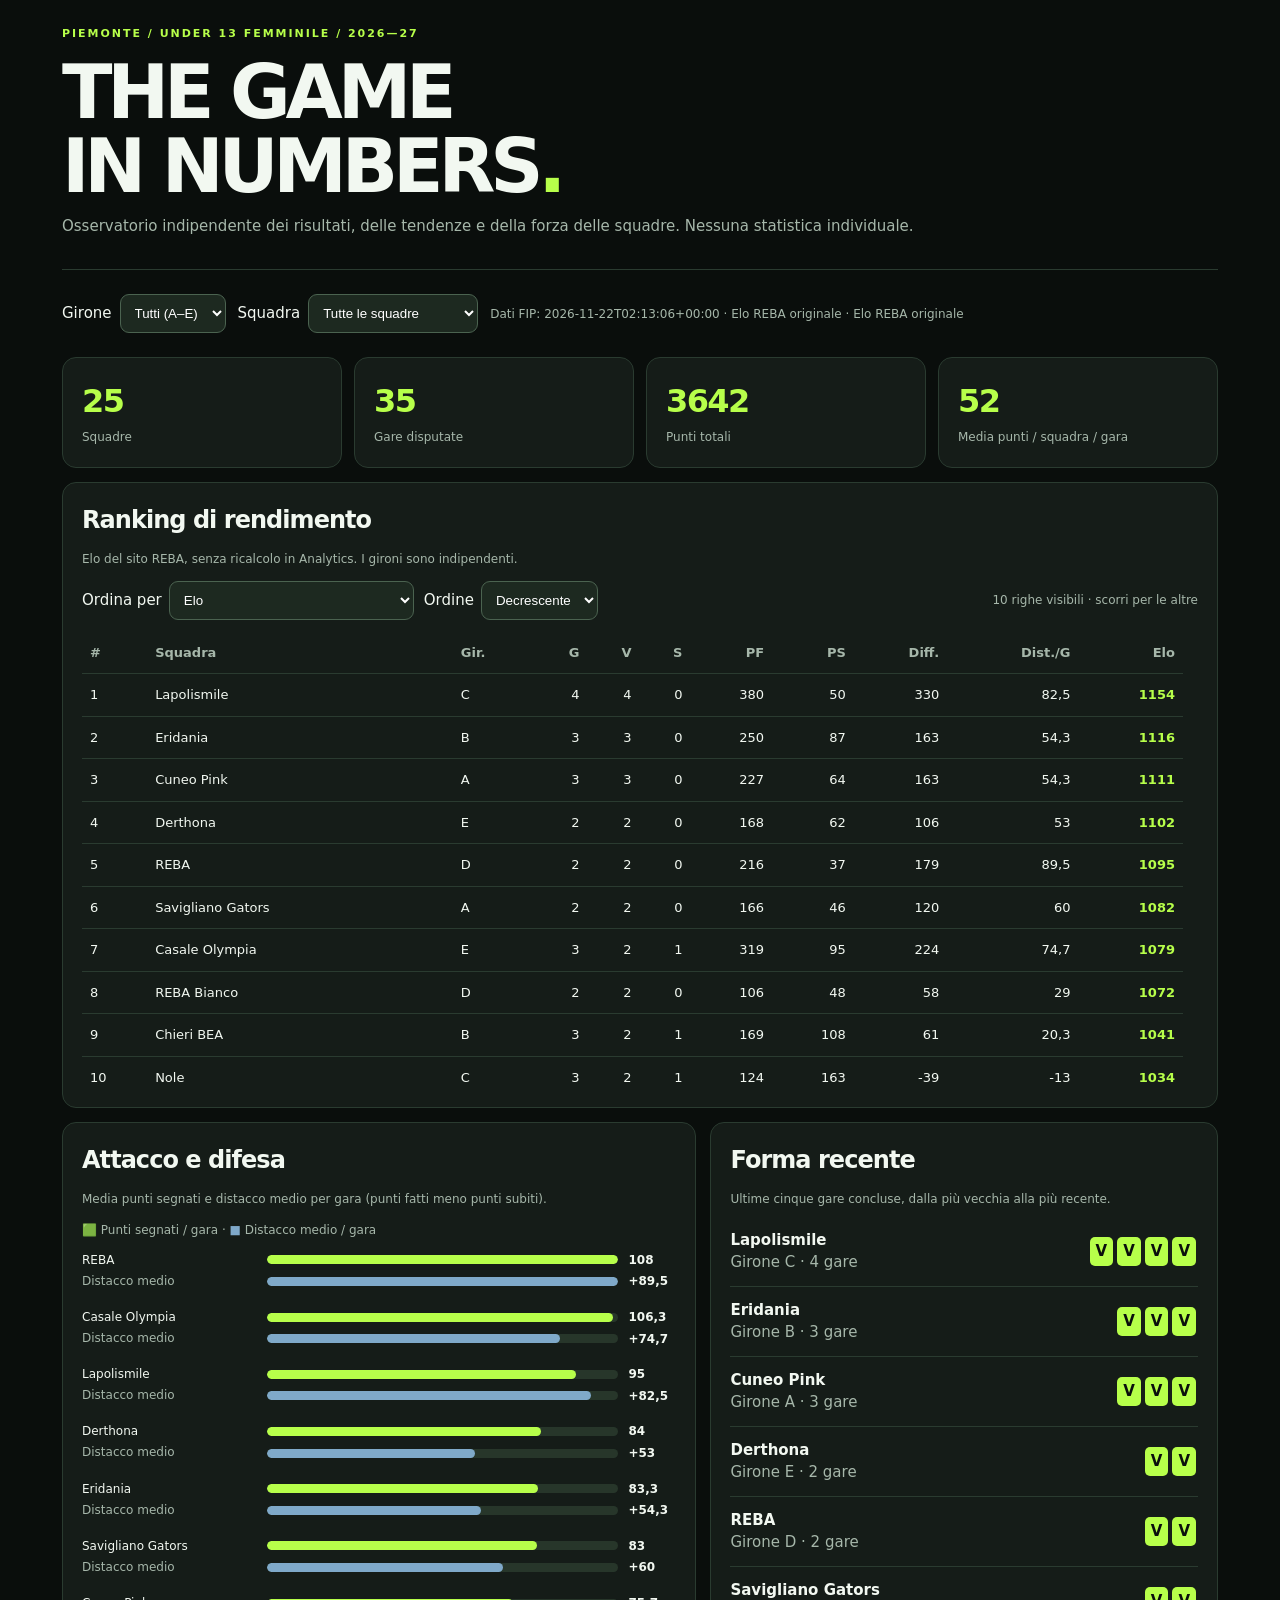
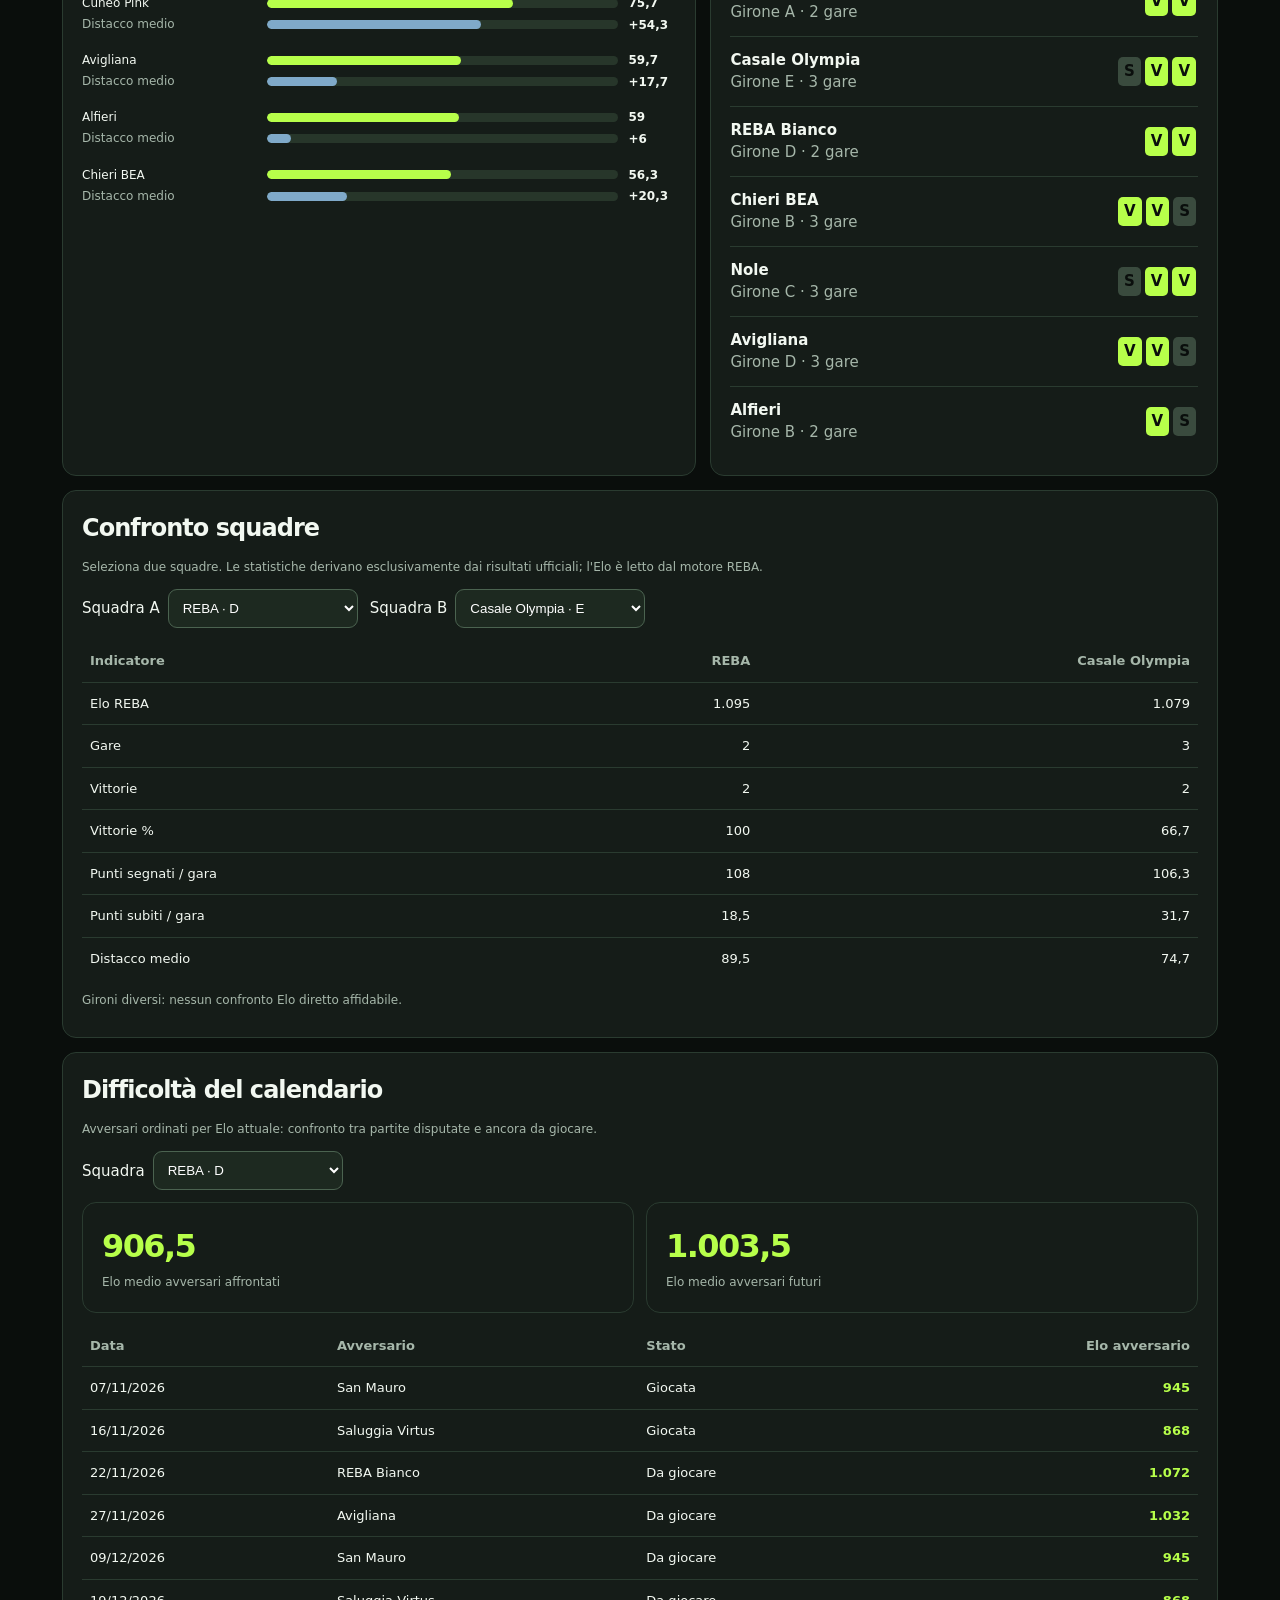
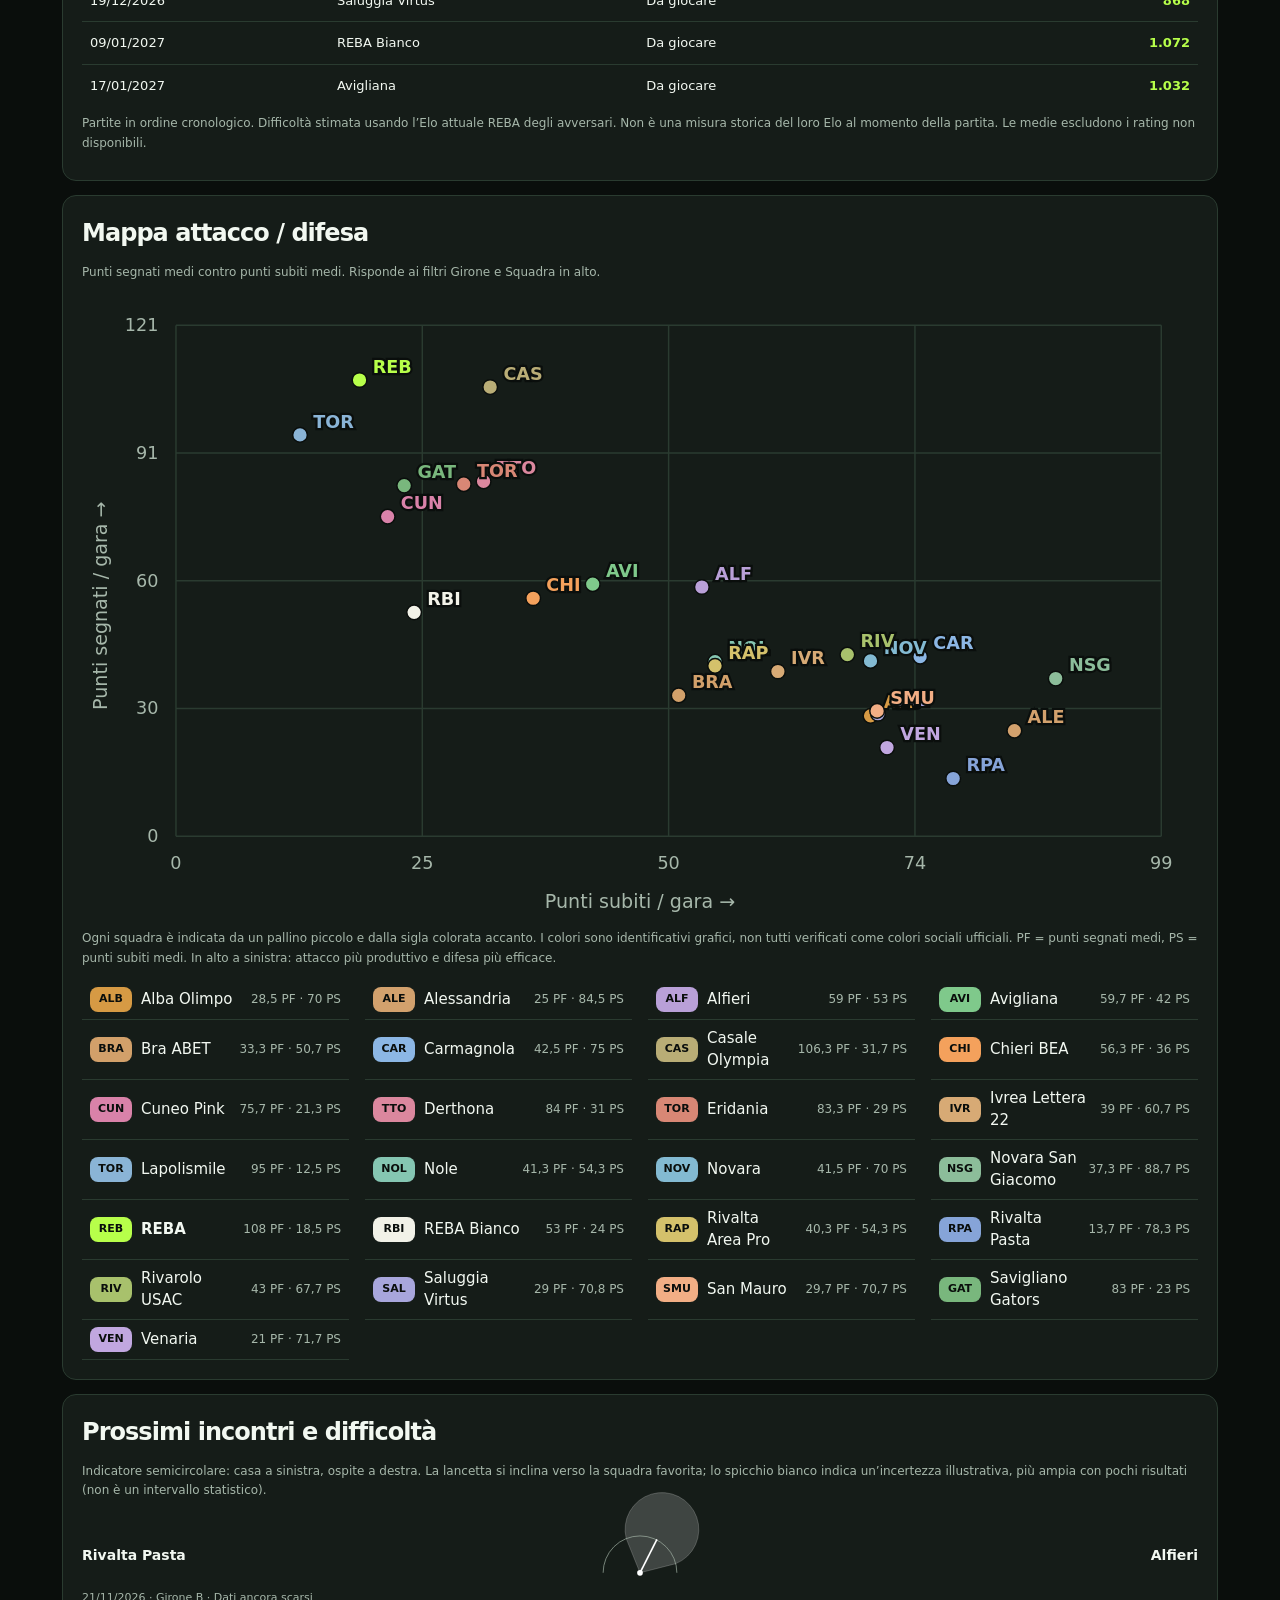
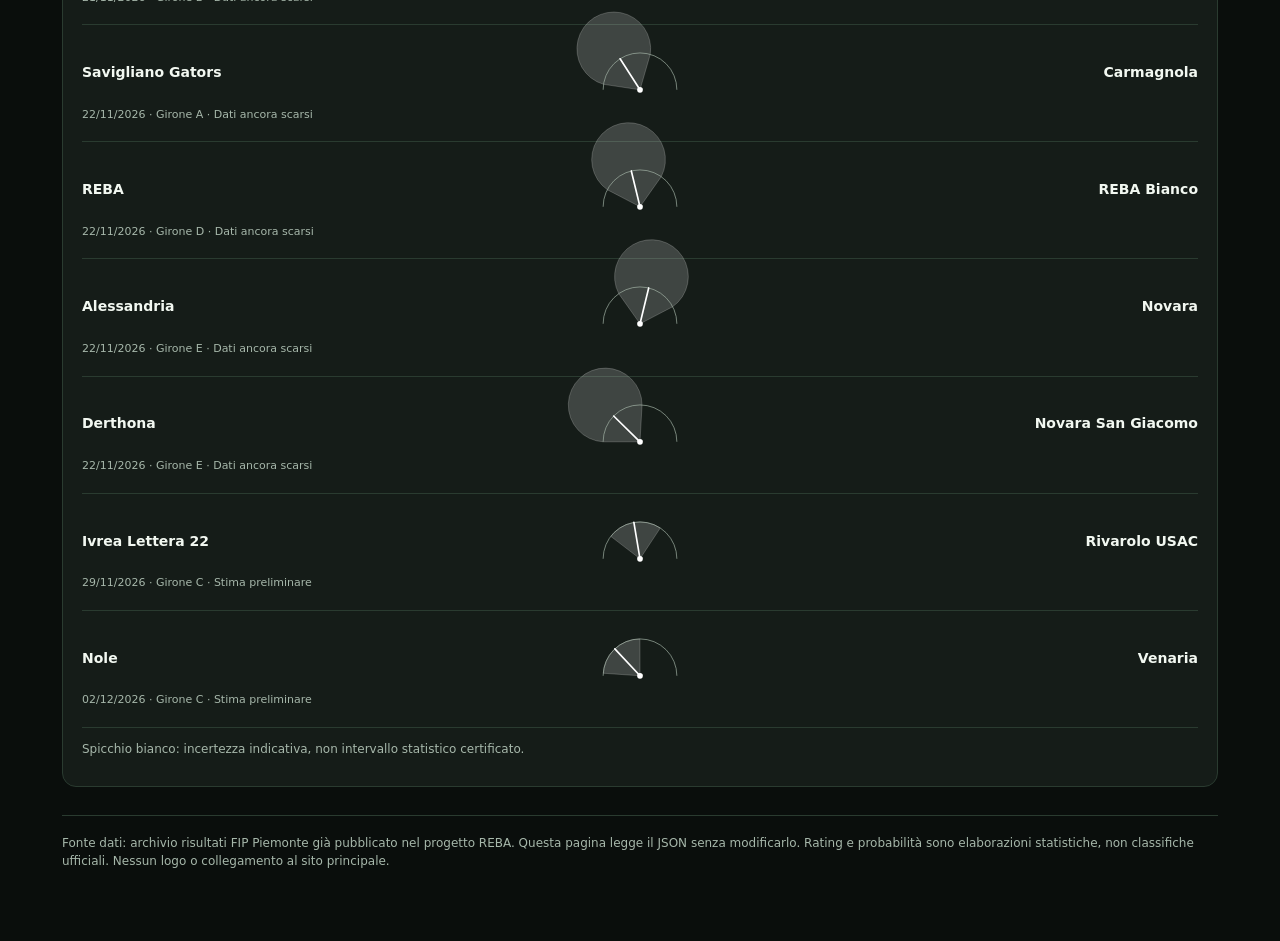
==== analytics/index.html @ 913e4018 "Limit forecasts to next pending round per group and make uncertainty wedge visibly scale with sample" ====
<!doctype html>
<html lang="it"><head><meta charset="utf-8"><meta name="viewport" content="width=device-width,initial-scale=1"><meta name="theme-color" content="#0a0e0c"><title>U13 Piemonte — Analytics</title>
<style>
:root{color-scheme:dark;--bg:#0a0e0c;--panel:#151c18;--line:#2a3b30;--green:#b7ff4a;--muted:#a6b7aa;--text:#f2f8f1}*{box-sizing:border-box}body{margin:0;background:var(--bg);color:var(--text);font:15px/1.5 system-ui,-apple-system,Segoe UI,sans-serif}main{max-width:1200px;margin:auto;padding:26px 22px 70px}header{border-bottom:1px solid var(--line);padding-bottom:24px}small,.muted{color:var(--muted)}.eyebrow{color:var(--green);letter-spacing:.18em;font-size:11px;font-weight:800}h1{font-size:clamp(38px,7vw,74px);letter-spacing:-.07em;line-height:1;margin:12px 0}h2{font-size:24px;letter-spacing:-.04em;margin:0 0 12px}p{margin:8px 0}select{background:#1d2920;color:white;border:1px solid #4b6350;border-radius:9px;padding:10px;max-width:100%}.toolbar{display:flex;flex-wrap:wrap;gap:12px;align-items:center;margin:24px 0}.toolbar label{display:flex;gap:8px;align-items:center}.metrics{display:grid;grid-template-columns:repeat(4,1fr);gap:12px}.metric,.panel{background:var(--panel);border:1px solid var(--line);border-radius:14px;padding:19px}.metric strong{display:block;font-size:32px;letter-spacing:-.05em;color:var(--green)}.metric span{font-size:12px;color:var(--muted)}.grid{display:grid;grid-template-columns:1.25fr 1fr;gap:14px;margin-top:14px}.panel{overflow:hidden}.wide{grid-column:1/-1}.scroll{overflow-x:auto}table{width:100%;border-collapse:collapse;font-size:13px}th{text-align:left;color:var(--muted);font-weight:600}td,th{padding:11px 8px;border-bottom:1px solid var(--line)}td.num,th.num{text-align:right;font-variant-numeric:tabular-nums}tr:last-child td{border:0}.accent{color:var(--green);font-weight:700}.tag{font-size:11px;color:var(--green);border:1px solid #476a29;border-radius:20px;padding:3px 8px;white-space:nowrap}.barrow{display:grid;grid-template-columns:minmax(110px,1fr) 2fr 35px;gap:10px;align-items:center;margin:11px 0;font-size:12px}.bar{height:9px;background:#27362a;border-radius:9px;overflow:hidden}.bar i{display:block;background:var(--green);height:100%;border-radius:9px}.match{padding:12px 0;border-bottom:1px solid var(--line);display:grid;grid-template-columns:1fr auto;gap:12px;align-items:center}.match:last-child{border:0}.prob{font-size:22px;font-weight:800;color:var(--green)}.note{font-size:12px;color:var(--muted);line-height:1.6}.empty{padding:24px;color:var(--muted)}footer{margin-top:28px;border-top:1px solid var(--line);padding-top:18px;font-size:12px;color:var(--muted)}@media(max-width:750px){.metrics{grid-template-columns:repeat(2,1fr)}.grid{grid-template-columns:1fr}.wide{grid-column:auto}main{padding:20px 14px 50px}.metric strong{font-size:26px}} 
.ranking-viewport{max-height:456px;overflow:auto;scrollbar-gutter:stable}.ranking-viewport thead th{position:sticky;top:0;background:var(--panel);z-index:2}.rank-controls{display:flex;gap:10px;flex-wrap:wrap;align-items:center;margin:12px 0}.rank-controls label{display:flex;align-items:center;gap:7px}.rank-controls .note{margin-left:auto}.gapbar{background:#7fa9c9!important}.negative{background:#a97575!important}.chart-legend{font-size:12px;color:var(--muted);margin:12px 0}.barrow{grid-template-columns:minmax(110px,1fr) 2fr 48px}.forecast-match{padding:18px 0;border-bottom:1px solid var(--line)}.forecast-match:last-child{border-bottom:0}.forecast-head{display:grid;grid-template-columns:minmax(0,1fr) 104px minmax(0,1fr);gap:10px;align-items:center;font-size:14px}.forecast-head .away{text-align:right}.forecast-head .versus{font-size:11px;color:var(--muted)}.forecast-track{height:17px;border-radius:12px;position:relative;background:linear-gradient(90deg,#567d40 0%,#567d40 50%,#426482 50%,#426482 100%);margin:12px 0 5px;overflow:visible}.forecast-track:before{content:"";position:absolute;left:50%;top:-5px;height:27px;border-left:1px dashed #f2f8f180;z-index:1}.forecast-band{position:absolute;top:-5px;height:27px;background:rgba(255,255,255,.22);border:1px solid rgba(255,255,255,.65);border-radius:7px;box-shadow:0 0 0 1px #0004;z-index:2}.forecast-marker{position:absolute;top:-8px;width:5px;height:33px;border-radius:3px;background:#fff;box-shadow:0 0 0 2px #0a0e0c,0 0 8px #fff8;transform:translateX(-50%);z-index:3}.forecast-legend{display:flex;justify-content:space-between;gap:12px;font-size:12px;color:var(--muted)}.forecast-note{font-size:11px;color:var(--muted);margin-top:5px}@media(max-width:600px){.forecast-head{font-size:12px;gap:6px;grid-template-columns:minmax(0,1fr) 78px minmax(0,1fr)}.forecast-track{margin-top:15px}}</style></head><body><main><header><div class="eyebrow">PIEMONTE / UNDER 13 FEMMINILE / 2026—27</div><h1>THE GAME<br>IN NUMBERS<span style="color:var(--green)">.</span></h1><p class="muted">Osservatorio indipendente dei risultati, delle tendenze e della forza delle squadre. Nessuna statistica individuale.</p></header><div class="toolbar"><label>Girone <select id="group"><option value="ALL">Tutti (A–E)</option><option>A</option><option>B</option><option>C</option><option>D</option><option>E</option></select></label><label>Squadra <select id="team"><option value="ALL">Tutte le squadre</option></select></label><span id="stamp" class="muted" style="font-size:12px"></span></div><section class="metrics" id="metrics"></section><section class="grid"><article class="panel wide"><h2>Ranking di rendimento</h2><p class="note">Elo del sito REBA, senza ricalcolo in Analytics. I gironi sono indipendenti.</p><div class="rank-controls"><label>Ordina per <select id="rankSort"><option value="elo">Elo</option><option value="winrate">% vittorie</option><option value="wins">Vittorie</option><option value="played">Partite</option><option value="pfavg">Punti segnati / gara</option><option value="paavg">Punti subiti / gara (meno è meglio)</option><option value="gapavg">Distacco medio</option><option value="diff">Differenza punti</option><option value="name">Nome</option></select></label><label>Ordine <select id="rankDir"><option value="desc">Decrescente</option><option value="asc">Crescente</option></select></label><span class="note">10 righe visibili · scorri per le altre</span></div><div class="scroll ranking-viewport" id="ranking"></div></article><article class="panel"><h2>Attacco e difesa</h2><p class="note">Media punti segnati e distacco medio per gara (punti fatti meno punti subiti).</p><div id="attack"></div></article><article class="panel"><h2>Forma recente</h2><p class="note">Ultime cinque gare concluse, dalla più vecchia alla più recente.</p><div id="form"></div></article><article class="panel wide"><h2>Confronto squadre</h2><p class="note">Seleziona due squadre. Le statistiche derivano esclusivamente dai risultati ufficiali; l'Elo è letto dal motore REBA.</p><div class="toolbar" style="margin:12px 0"><label>Squadra A <select id="compareA"></select></label><label>Squadra B <select id="compareB"></select></label></div><div id="comparison" class="scroll"></div></article><article class="panel wide"><h2>Difficoltà del calendario</h2><p class="note">Avversari ordinati per Elo attuale: confronto tra partite disputate e ancora da giocare.</p><div class="toolbar" style="margin:12px 0"><label>Squadra <select id="difficultyTeam"></select></label></div><div id="difficulty"></div></article><article class="panel wide"><h2>Mappa attacco / difesa</h2><p class="note">Punti segnati medi contro punti subiti medi. Risponde ai filtri Girone e Squadra in alto.</p><div id="scatter"></div></article><article class="panel wide"><h2>Prossimi incontri e difficoltà</h2><p class="note">Indicatore semicircolare: casa a sinistra, ospite a destra. La lancetta si inclina verso la squadra favorita; lo spicchio bianco indica un’incertezza illustrativa, più ampia con pochi risultati (non è un intervallo statistico).</p><div id="future"></div></article></section><footer>Fonte dati: archivio risultati FIP Piemonte già pubblicato nel progetto REBA. Questa pagina legge il JSON senza modificarlo. Rating e probabilità sono elaborazioni statistiche, non classifiche ufficiali. Nessun logo o collegamento al sito principale.</footer></main>
<script>
'use strict';
const DATA='../data/campionato.json', $=id=>document.getElementById(id), esc=s=>String(s).replace(/[&<>"']/g,c=>({'&':'&amp;','<':'&lt;','>':'&gt;','"':'&quot;',"'":'&#39;'}[c])),date=s=>{let a=(s||'').split('/');return a.length===3?new Date(+a[2],+a[1]-1,+a[0]).getTime():0};
let source,stats={},rating={},displayName=n=>n;const gameSort=(a,b)=>date(a.data)-date(b.data)||String(a.id).localeCompare(String(b.id));
function calculate(){stats={};rating={};for(const [g,teams] of Object.entries(source.squadre))for(const t of teams){let k=g+'|'+t;stats[k]={name:t,g,played:0,w:0,l:0,draw:0,pf:0,pa:0,history:[]};rating[k]=null}
for(const m of source.partite.filter(m=>Array.isArray(m.risultato)&&m.risultato.length===2&&m.risultato.every(Number.isFinite)).sort(gameSort)){const a=m.girone+'|'+m.casa,b=m.girone+'|'+m.trasferta;if(!stats[a]||!stats[b])continue;let [x,y]=m.risultato;for(const [k,p,q] of [[a,x,y],[b,y,x]]){let s=stats[k];s.played++;s.pf+=p;s.pa+=q;s.w+=p>q?1:0;s.l+=p<q?1:0;s.draw+=p===q?1:0;s.history.push({m,p,q,win:p>q})}}}
const fmt=n=>Number(n).toLocaleString('it-IT',{maximumFractionDigits:1}),filtered=()=>Object.values(stats).filter(s=>($('group').value==='ALL'||s.g===$('group').value)&&($('team').value==='ALL'||s.name===$('team').value));
function render(){if(window.renderExtensions)queueMicrotask(window.renderExtensions);const all=filtered(),games=source.partite.filter(m=>Array.isArray(m.risultato)&&($('group').value==='ALL'||m.girone===$('group').value)&&($('team').value==='ALL'||m.casa===$('team').value||m.trasferta===$('team').value));let scored=games.reduce((n,m)=>n+m.risultato[0]+m.risultato[1],0);$('metrics').innerHTML=[['Squadre',all.length],['Gare disputate',games.length],['Punti totali',scored],['Media punti / squadra / gara',games.length?fmt(scored/(games.length*2)):'—']].map(([l,v])=>'<div class="metric"><strong>'+v+'</strong><span>'+l+'</span></div>').join('');
let ranked=[...all].sort((a,b)=>{const key=$('rankSort').value,dir=$('rankDir').value==='asc'?1:-1;const val=t=>({elo:rating[t.g+'|'+t.name],winrate:t.played?t.w/t.played:null,wins:t.w,played:t.played,pfavg:t.played?t.pf/t.played:null,paavg:t.played?-t.pa/t.played:null,gapavg:t.played?(t.pf-t.pa)/t.played:null,diff:t.pf-t.pa})[key];if(key==='name')return dir*displayName(a.name).localeCompare(displayName(b.name),'it');const x=val(a),y=val(b);if(x==null)return y==null?0:1;if(y==null)return -1;return dir*(x-y)||displayName(a.name).localeCompare(displayName(b.name),'it')});$('ranking').innerHTML='<table><thead><tr><th>#</th><th>Squadra</th><th>Gir.</th><th class="num">G</th><th class="num">V</th><th class="num">S</th><th class="num">PF</th><th class="num">PS</th><th class="num">Diff.</th><th class="num">Dist./G</th><th class="num">Elo</th></tr></thead><tbody>'+ranked.map((s,i)=>'<tr><td>'+(i+1)+'</td><td>'+esc(displayName(s.name))+'</td><td>'+s.g+'</td><td class="num">'+s.played+'</td><td class="num">'+s.w+'</td><td class="num">'+s.l+'</td><td class="num">'+s.pf+'</td><td class="num">'+s.pa+'</td><td class="num">'+(s.pf-s.pa)+'</td><td class="num">'+(s.played?fmt((s.pf-s.pa)/s.played):'—')+'</td><td class="num accent">'+(rating[s.g+'|'+s.name]??'—')+'</td></tr>').join('')+'</tbody></table>';
let attack=[...all].filter(s=>s.played).sort((a,b)=>b.pf/b.played-a.pf/a.played).slice(0,10),max=Math.max(1,...attack.map(s=>s.pf/s.played)),maxGap=Math.max(1,...attack.map(s=>Math.abs((s.pf-s.pa)/s.played)));$('attack').innerHTML=attack.length?'<div class="chart-legend">🟩 Punti segnati / gara · <span style="color:#7fa9c9">■</span> Distacco medio / gara</div>'+attack.map(s=>{let gap=(s.pf-s.pa)/s.played;return '<div class="barrow"><span>'+esc(displayName(s.name))+'</span><div class="bar"><i style="width:'+((s.pf/s.played)/max*100).toFixed(1)+'%"></i></div><b>'+fmt(s.pf/s.played)+'</b></div><div class="barrow" style="margin-top:-8px;margin-bottom:17px"><span class="note">Distacco medio</span><div class="bar"><i class="'+(gap<0?'negative':'gapbar')+'" style="width:'+(Math.abs(gap)/maxGap*100).toFixed(1)+'%"></i></div><b>'+(gap>0?'+':'')+fmt(gap)+'</b></div>'}).join(''):'<p class="empty">Nessun risultato disponibile.</p>';
$('form').innerHTML=ranked.filter(s=>s.played).slice(0,12).map(s=>'<div class="match"><div><b>'+esc(displayName(s.name))+'</b><div class="muted">Girone '+s.g+' · '+s.played+' gare</div></div><div>'+s.history.slice(-5).map(h=>'<span title="'+esc(h.m.data)+'" style="display:inline-block;background:'+(h.p>h.q?'#b7ff4a':h.p===h.q?'#839588':'#3a4b3e')+';color:#0a0e0c;font-weight:800;border-radius:5px;padding:3px 6px;margin:2px">'+(h.p>h.q?'V':h.p===h.q?'P':'S')+'</span>').join('')+'</div></div>').join('')||'<p class="empty">Nessuna partita conclusa.</p>';
const pending=source.partite.filter(m=>!Array.isArray(m.risultato)&&($('group').value==='ALL'||m.girone===$('group').value)&&($('team').value==='ALL'||m.casa===$('team').value||m.trasferta===$('team').value)).sort(gameSort);const nextRoundByGroup=new Map();for(const m of pending){if(!nextRoundByGroup.has(m.girone))nextRoundByGroup.set(m.girone,m.giornata)}const future=pending.filter(m=>m.giornata===nextRoundByGroup.get(m.girone));
const arcPoint=(t,r=78)=>{const angle=Math.PI*(1-t/100);return [110+r*Math.cos(angle),99-r*Math.sin(angle)]};
const arcPath=(start,end,r=78)=>{const p=arcPoint(start,r),q=arcPoint(end,r);return 'M '+p[0].toFixed(2)+' '+p[1].toFixed(2)+' A '+r+' '+r+' 0 '+(end-start>50?1:0)+' 1 '+q[0].toFixed(2)+' '+q[1].toFixed(2)};
$('future').innerHTML=future.map(m=>{const a=m.girone+'|'+m.casa,b=m.girone+'|'+m.trasferta,ra=rating[a],rb=rating[b],available=Number.isFinite(ra)&&Number.isFinite(rb),prob=available?1/(1+Math.pow(10,-(ra+30-rb)/400)):null,nh=stats[a]?.played||0,na=stats[b]?.played||0,n=Math.min(nh,na),confidence=n<3?'Dati ancora scarsi':n<6?'Stima preliminare':'Stima indicativa',p=prob===null?50:(1-prob)*100;
// Visual uncertainty scales with the less-experienced team; this is not a calibrated confidence interval.
const half=prob===null?50:Math.max(7,Math.min(42,42/Math.sqrt(1+Math.min(nh,na)*0.7))),low=Math.max(0,p-half),high=Math.min(100,p+half),point=arcPoint(p),needle='M 110 99 L '+point[0].toFixed(2)+' '+point[1].toFixed(2);
const wedgeStart=arcPoint(low,78),wedgeEnd=arcPoint(high,78);
const wedge='M 110 99 L '+wedgeStart[0].toFixed(2)+' '+wedgeStart[1].toFixed(2)+' A 78 78 0 '+(high-low>50?1:0)+' 1 '+wedgeEnd[0].toFixed(2)+' '+wedgeEnd[1].toFixed(2)+' Z';
const gauge=prob===null?'<span style="display:block;text-align:center;color:#a6b7aa;font-size:11px">Elo non disponibile</span>':'<svg viewBox="0 0 220 124" role="img" aria-label="'+esc(prob===null?'Pronostico non disponibile':'Vittoria casa '+Math.round(100-p)+'%, ospite '+Math.round(p)+'%; spicchio di incertezza indicativa')+'" style="width:100%;max-width:300px;height:auto;display:block;margin:auto;overflow:visible"><path d="'+wedge+'" fill="#fff" fill-opacity=".18" stroke="#fff" stroke-opacity=".42" stroke-width="1"/><path d="'+arcPath(0,100)+'" fill="none" stroke="#a6b7aa" stroke-opacity=".7" stroke-width="2"/><path d="'+needle+'" stroke="#fff" stroke-width="3.5" stroke-linecap="round"/><circle cx="110" cy="99" r="6" fill="#fff"/></svg>';
return '<div class="forecast-match"><div class="forecast-head"><b>'+esc(displayName(m.casa))+'</b><span class="versus" style="display:block;width:100%;max-width:104px;margin:auto">'+gauge+'</span><b class="away">'+esc(displayName(m.trasferta))+'</b></div><div class="forecast-note">'+esc(m.data)+' · Girone '+esc(m.girone)+' · '+confidence+'</div></div>'}).join('')+(future.length?'<p class="note" style="margin-top:12px">Spicchio bianco: incertezza indicativa, non intervallo statistico certificato.</p>':'')||'<p class="empty">Nessun incontro futuro nel filtro.</p>'}

function teams(){let g=$('group').value,old=$('team').value;let names=[...new Set(Object.values(stats).filter(s=>g==='ALL'||s.g===g).map(s=>s.name))].sort((a,b)=>a.localeCompare(b,'it'));$('team').innerHTML='<option value="ALL">Tutte le squadre</option>'+names.map(n=>'<option value="'+esc(n)+'">'+esc(displayName(n))+'</option>').join('');$('team').value=names.includes(old)?old:'ALL'}
$('group').addEventListener('change',()=>{teams();render()});$('team').addEventListener('change',render);$('rankSort').addEventListener('change',render);$('rankDir').addEventListener('change',render);
fetch(DATA,{cache:'no-store'}).then(r=>{if(!r.ok)throw Error('HTTP '+r.status);return r.json()}).then(d=>{if(!d.squadre||!Array.isArray(d.partite))throw Error('Formato dati non riconosciuto');source=d;calculate();teams();render();$('stamp').textContent='Dati FIP: '+(d.ultimo_aggiornamento_fip||'data non indicata');loadOriginalRatings()}).catch(e=>{$('metrics').innerHTML='<div class="panel" style="grid-column:1/-1">Impossibile caricare i dati: '+esc(e.message)+'</div>'});
function loadOriginalRatings(){const frame=document.createElement('iframe');frame.src='../index.html';frame.title='Motore rating REBA';frame.setAttribute('aria-hidden','true');frame.tabIndex=-1;frame.style.cssText='position:absolute;width:1px;height:1px;opacity:0;pointer-events:none;border:0';document.body.appendChild(frame);let attempts=0;const poll=()=>{try{const w=frame.contentWindow;if(typeof w.currentRatings==='function'){const ratings=w.currentRatings();if(ratings instanceof w.Map||typeof ratings.get==='function'){displayName=n=>{try{return w.eval('short')(n)}catch(e){return n}};for(const v of Object.values(stats))rating[v.g+'|'+v.name]=Math.round(ratings.get(v.name)??1000);teams();render();$('stamp').textContent+=' · Elo REBA originale';return}}}catch(e){}if(++attempts<60)setTimeout(poll,250);else $('stamp').textContent+=' · Elo non disponibile'};frame.addEventListener('load',poll,{once:true});setTimeout(poll,300)}
</script><script src="extensions.js"></script></body></html>
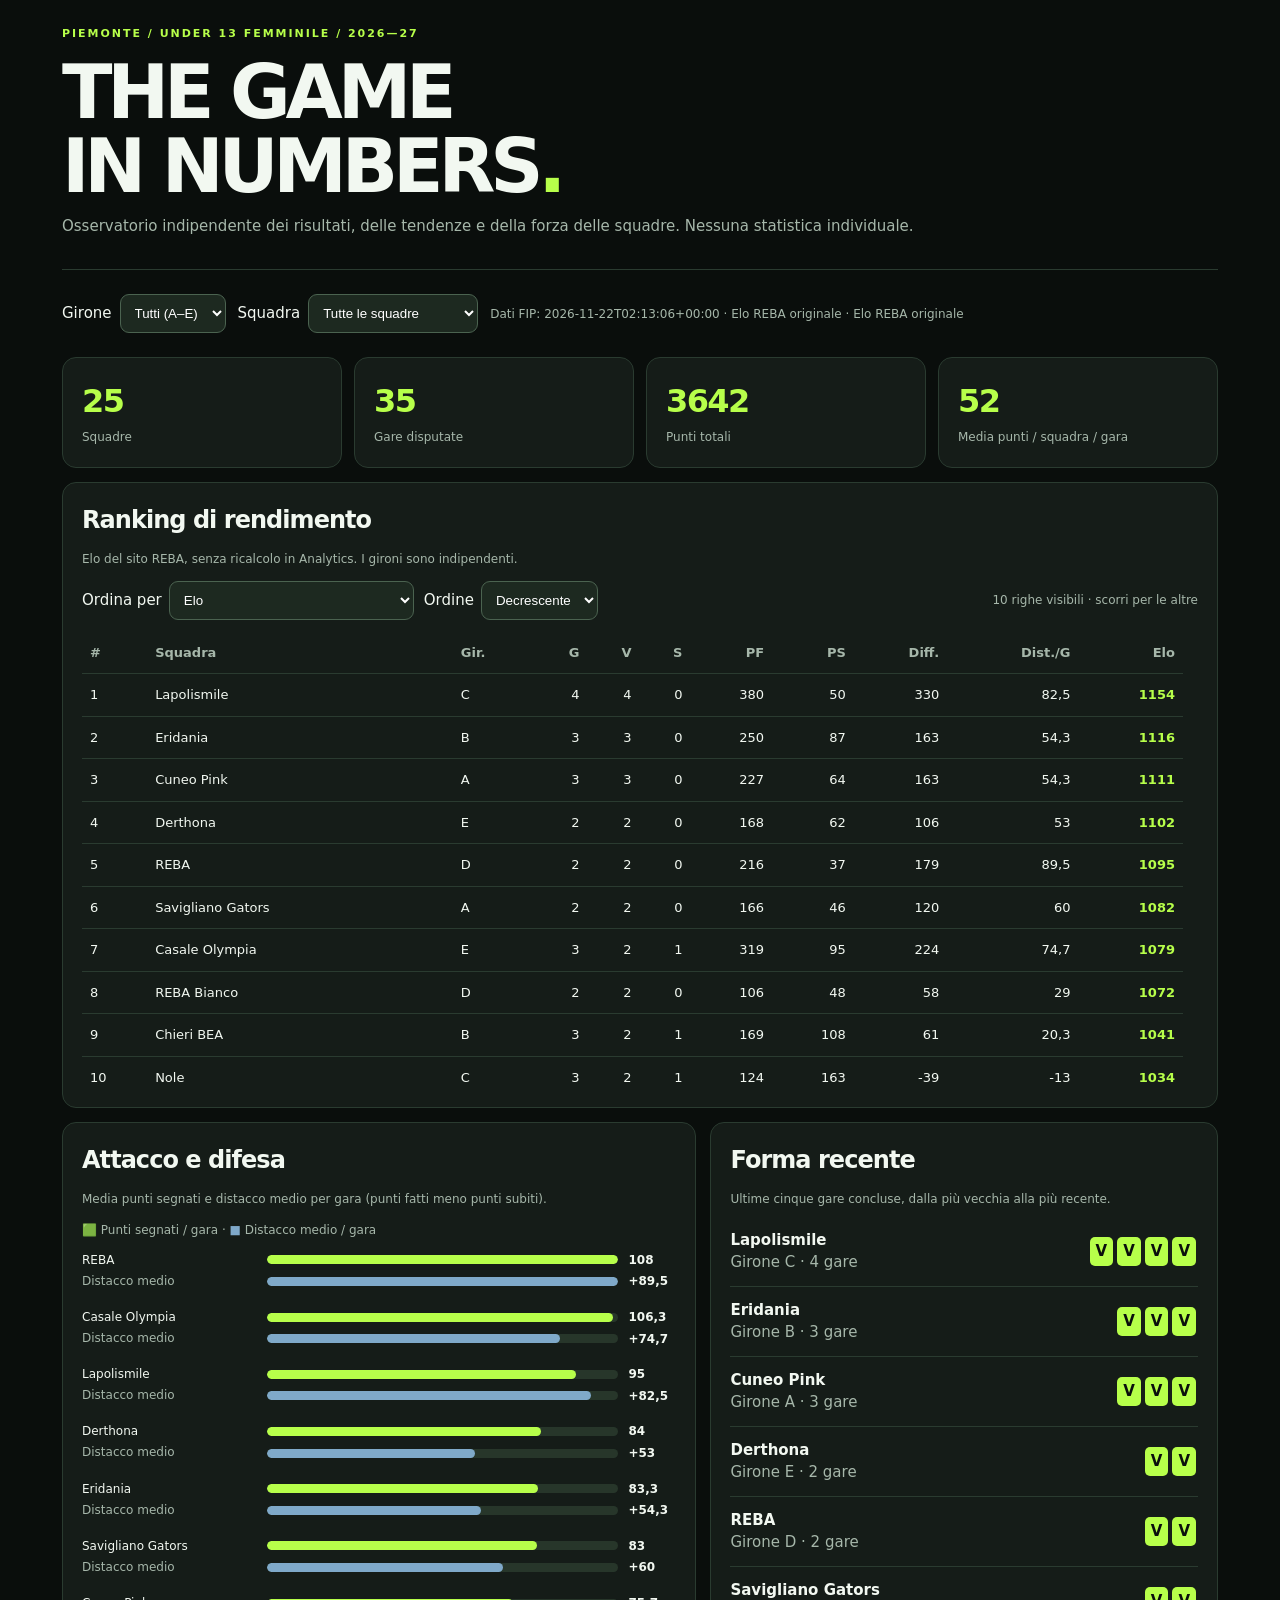
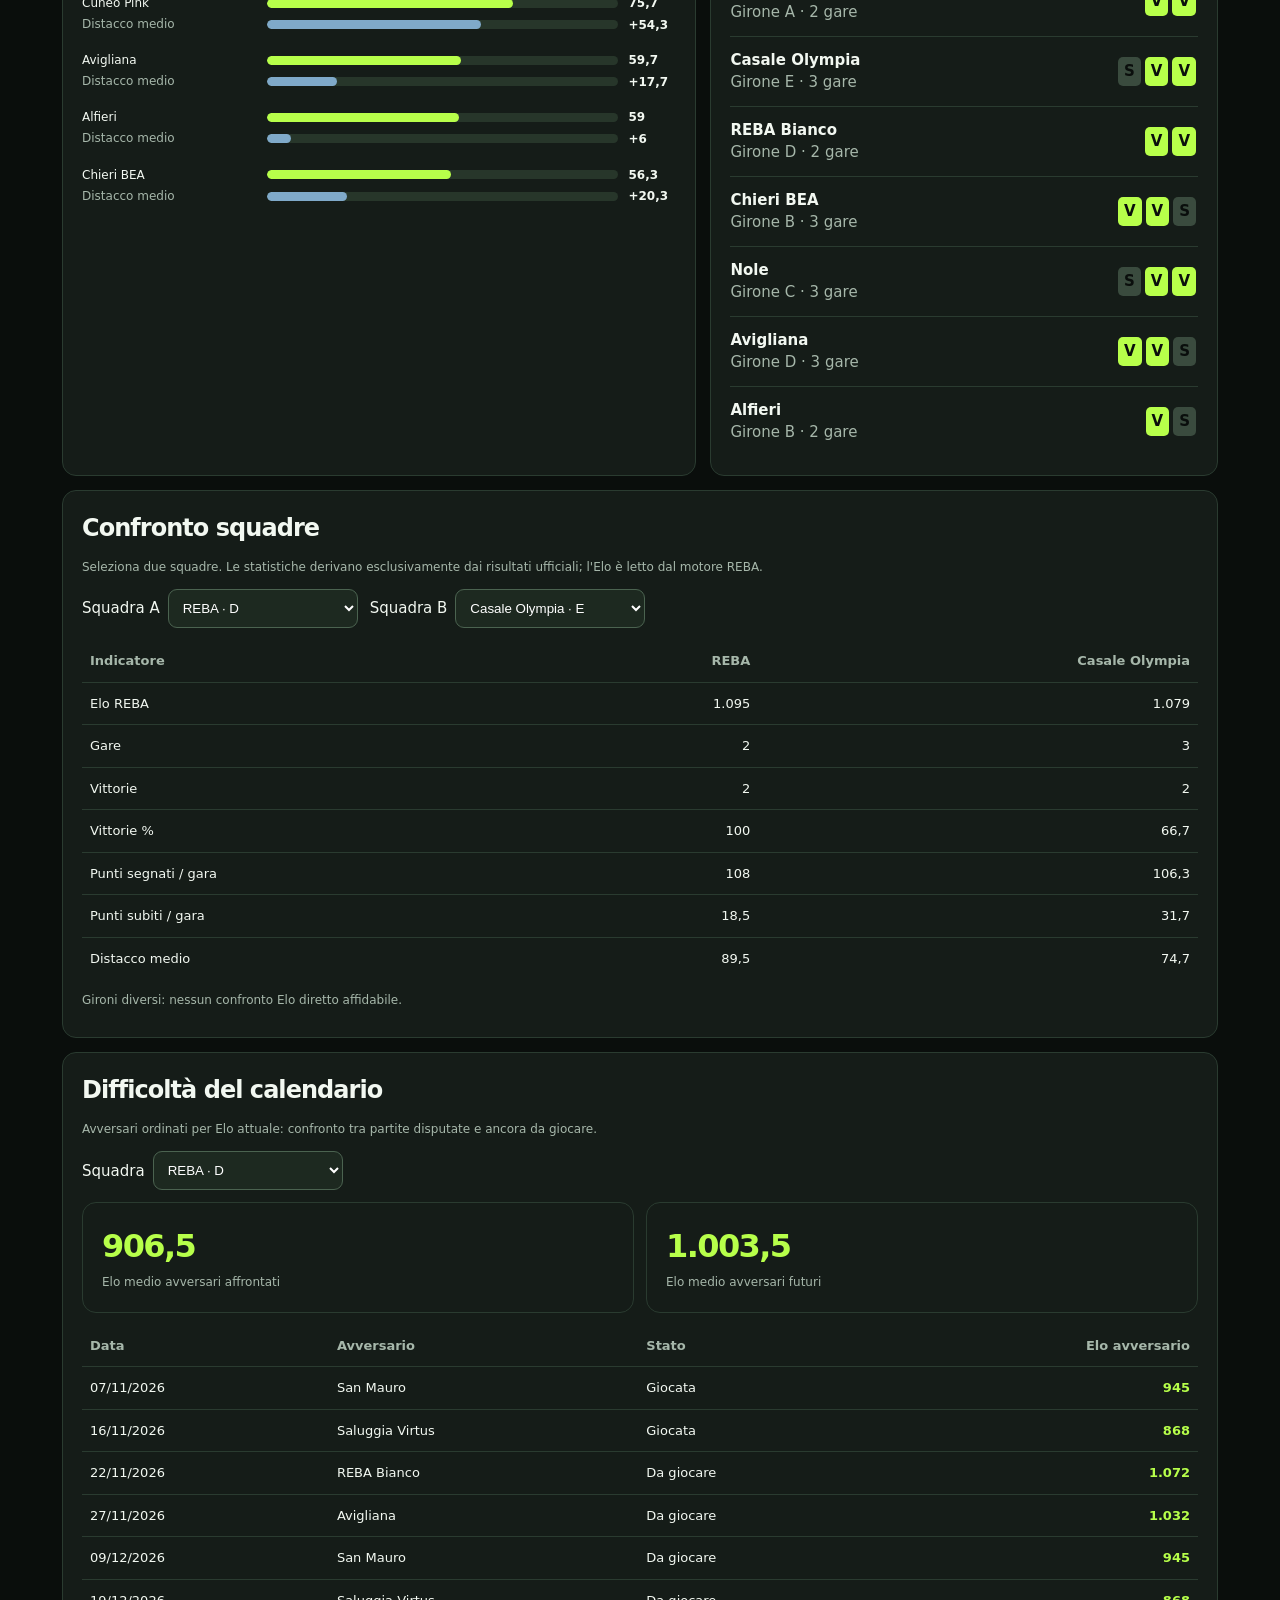
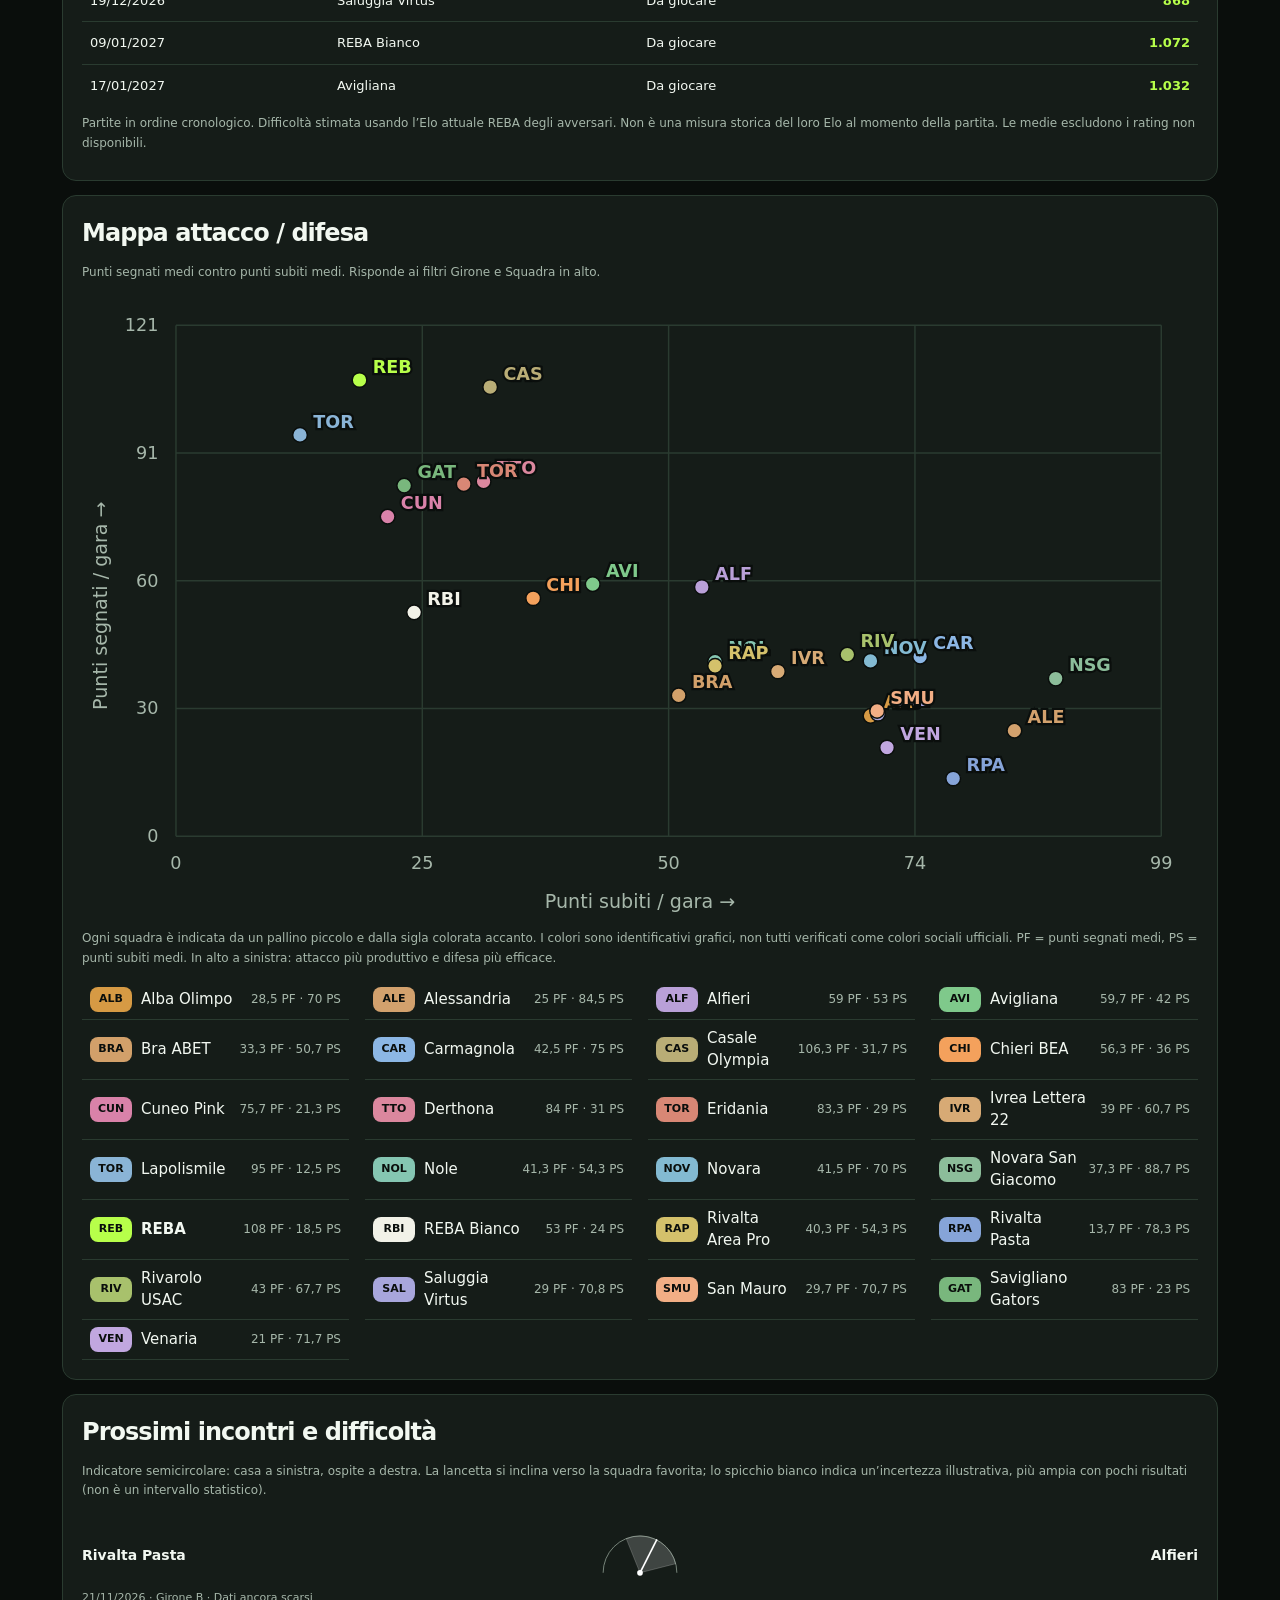
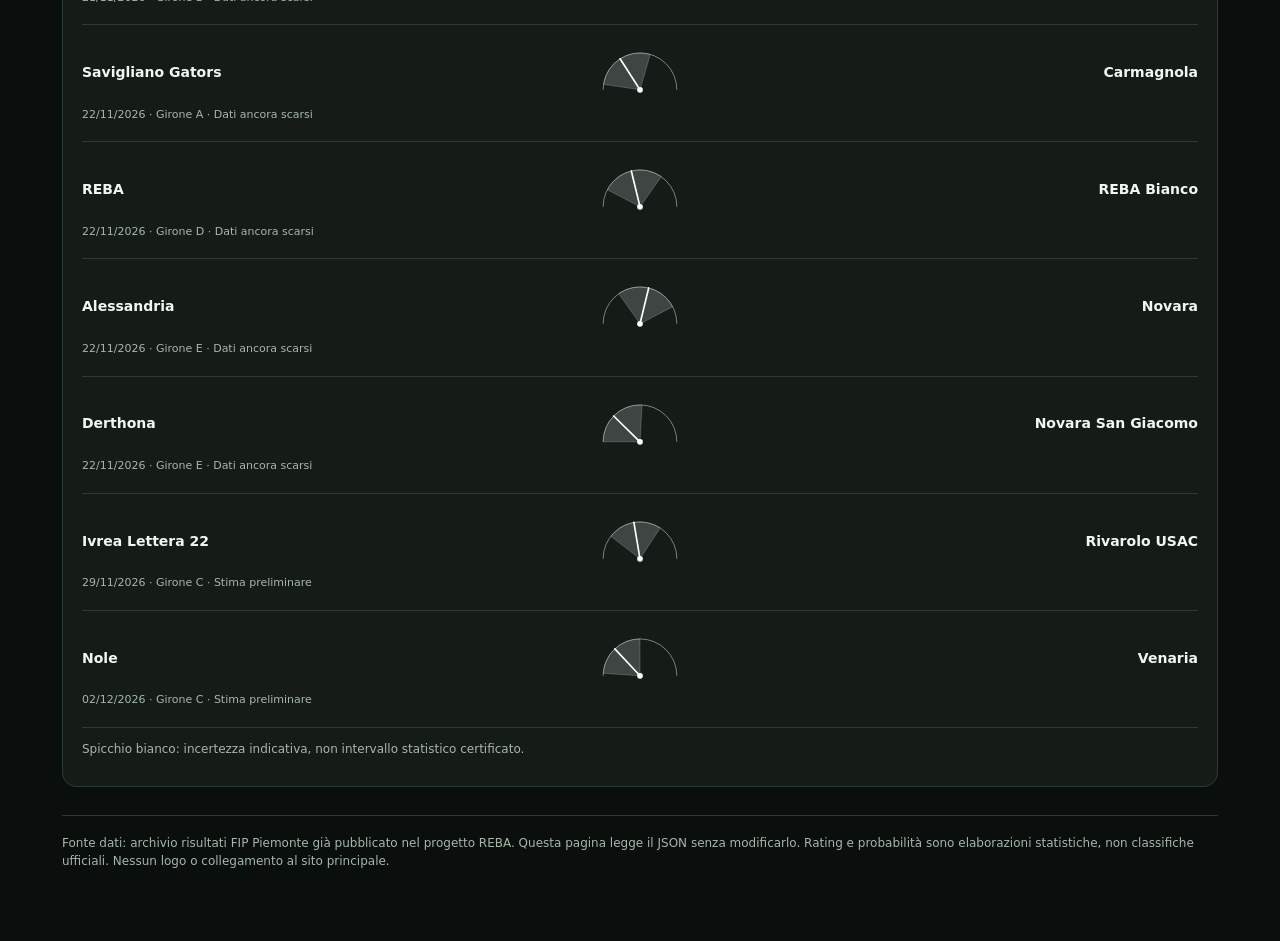
==== commit 825ffe55: "Fix uncertainty sector SVG arc to stay within upper semicircle" ====
--- a/analytics/index.html
+++ b/analytics/index.html
@@ -21,7 +21,7 @@
 // Visual uncertainty scales with the less-experienced team; this is not a calibrated confidence interval.
 const half=prob===null?50:Math.max(7,Math.min(42,42/Math.sqrt(1+Math.min(nh,na)*0.7))),low=Math.max(0,p-half),high=Math.min(100,p+half),point=arcPoint(p),needle='M 110 99 L '+point[0].toFixed(2)+' '+point[1].toFixed(2);
 const wedgeStart=arcPoint(low,78),wedgeEnd=arcPoint(high,78);
-const wedge='M 110 99 L '+wedgeStart[0].toFixed(2)+' '+wedgeStart[1].toFixed(2)+' A 78 78 0 '+(high-low>50?1:0)+' 1 '+wedgeEnd[0].toFixed(2)+' '+wedgeEnd[1].toFixed(2)+' Z';
+const wedge='M 110 99 L '+wedgeStart[0].toFixed(2)+' '+wedgeStart[1].toFixed(2)+' A 78 78 0 '+0+' 1 '+wedgeEnd[0].toFixed(2)+' '+wedgeEnd[1].toFixed(2)+' Z';
 const gauge=prob===null?'<span style="display:block;text-align:center;color:#a6b7aa;font-size:11px">Elo non disponibile</span>':'<svg viewBox="0 0 220 124" role="img" aria-label="'+esc(prob===null?'Pronostico non disponibile':'Vittoria casa '+Math.round(100-p)+'%, ospite '+Math.round(p)+'%; spicchio di incertezza indicativa')+'" style="width:100%;max-width:300px;height:auto;display:block;margin:auto;overflow:visible"><path d="'+wedge+'" fill="#fff" fill-opacity=".18" stroke="#fff" stroke-opacity=".42" stroke-width="1"/><path d="'+arcPath(0,100)+'" fill="none" stroke="#a6b7aa" stroke-opacity=".7" stroke-width="2"/><path d="'+needle+'" stroke="#fff" stroke-width="3.5" stroke-linecap="round"/><circle cx="110" cy="99" r="6" fill="#fff"/></svg>';
 return '<div class="forecast-match"><div class="forecast-head"><b>'+esc(displayName(m.casa))+'</b><span class="versus" style="display:block;width:100%;max-width:104px;margin:auto">'+gauge+'</span><b class="away">'+esc(displayName(m.trasferta))+'</b></div><div class="forecast-note">'+esc(m.data)+' · Girone '+esc(m.girone)+' · '+confidence+'</div></div>'}).join('')+(future.length?'<p class="note" style="margin-top:12px">Spicchio bianco: incertezza indicativa, non intervallo statistico certificato.</p>':'')||'<p class="empty">Nessun incontro futuro nel filtro.</p>'}
 
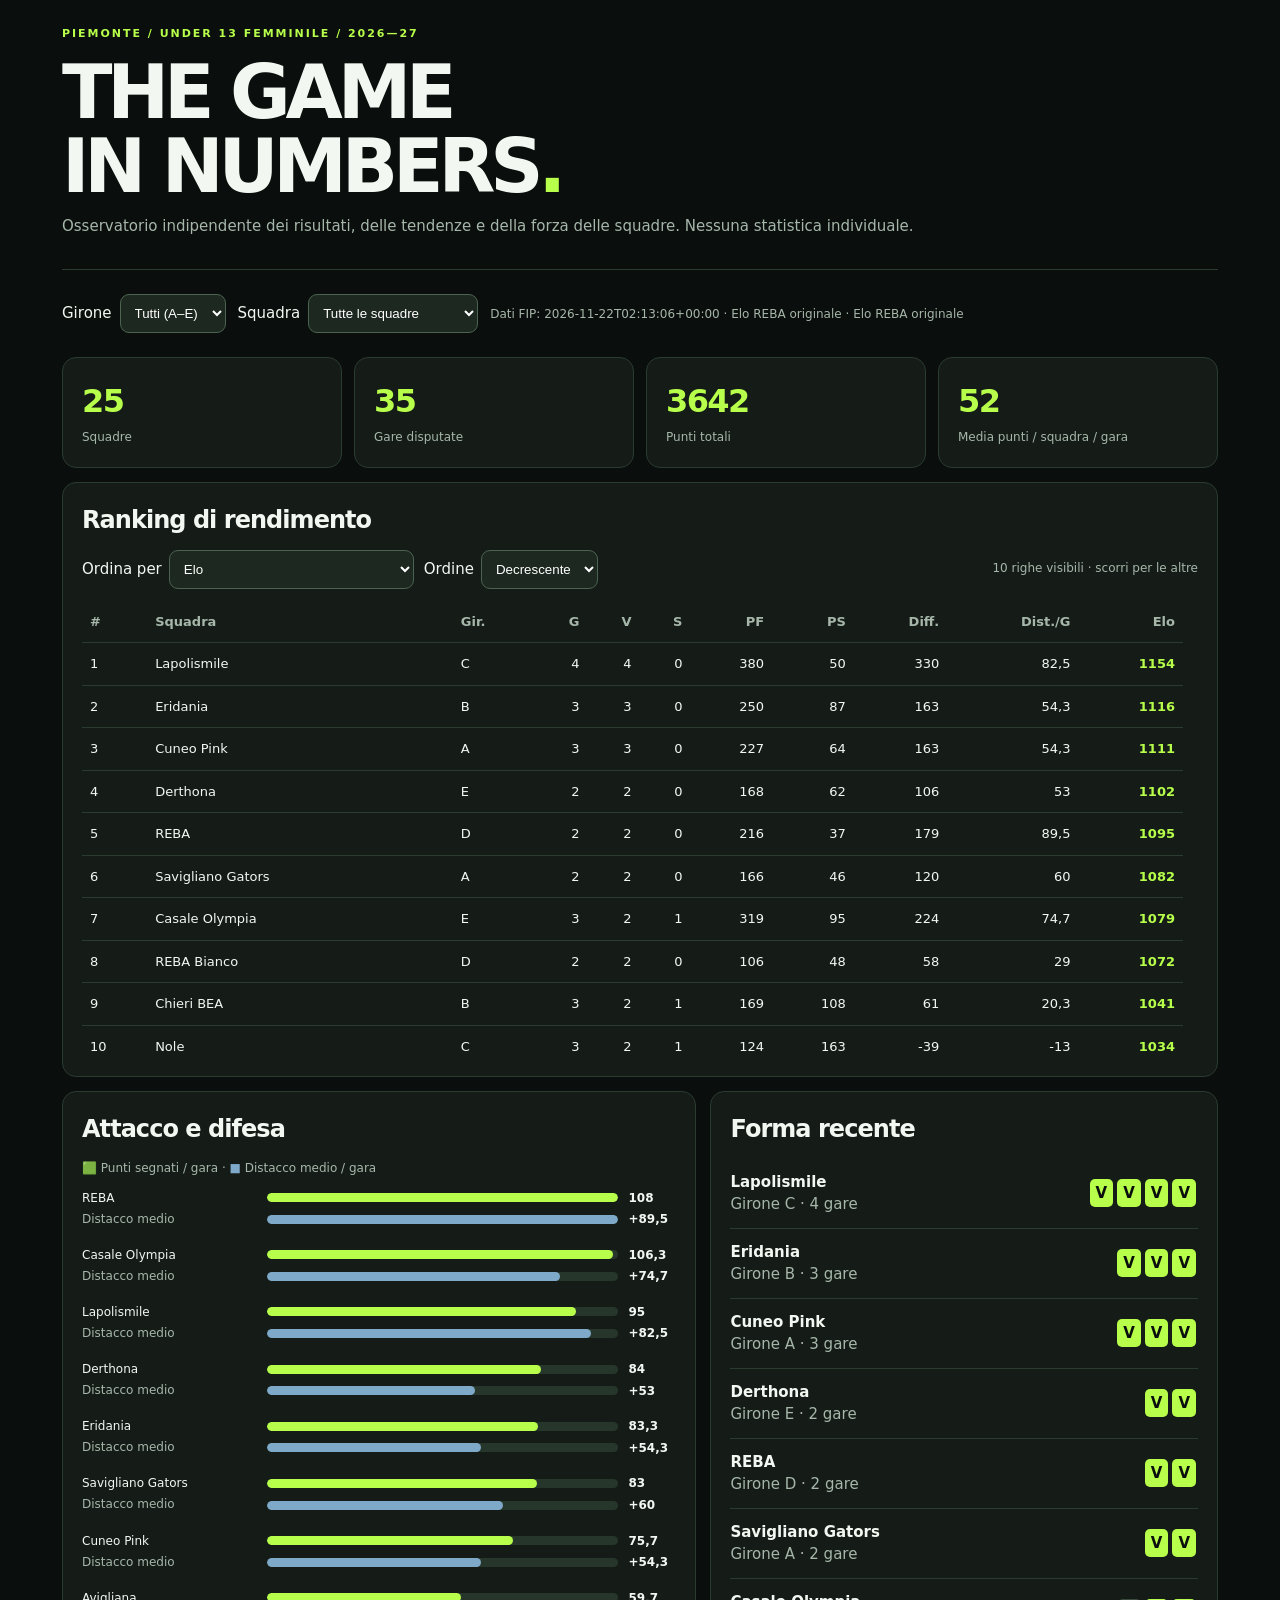
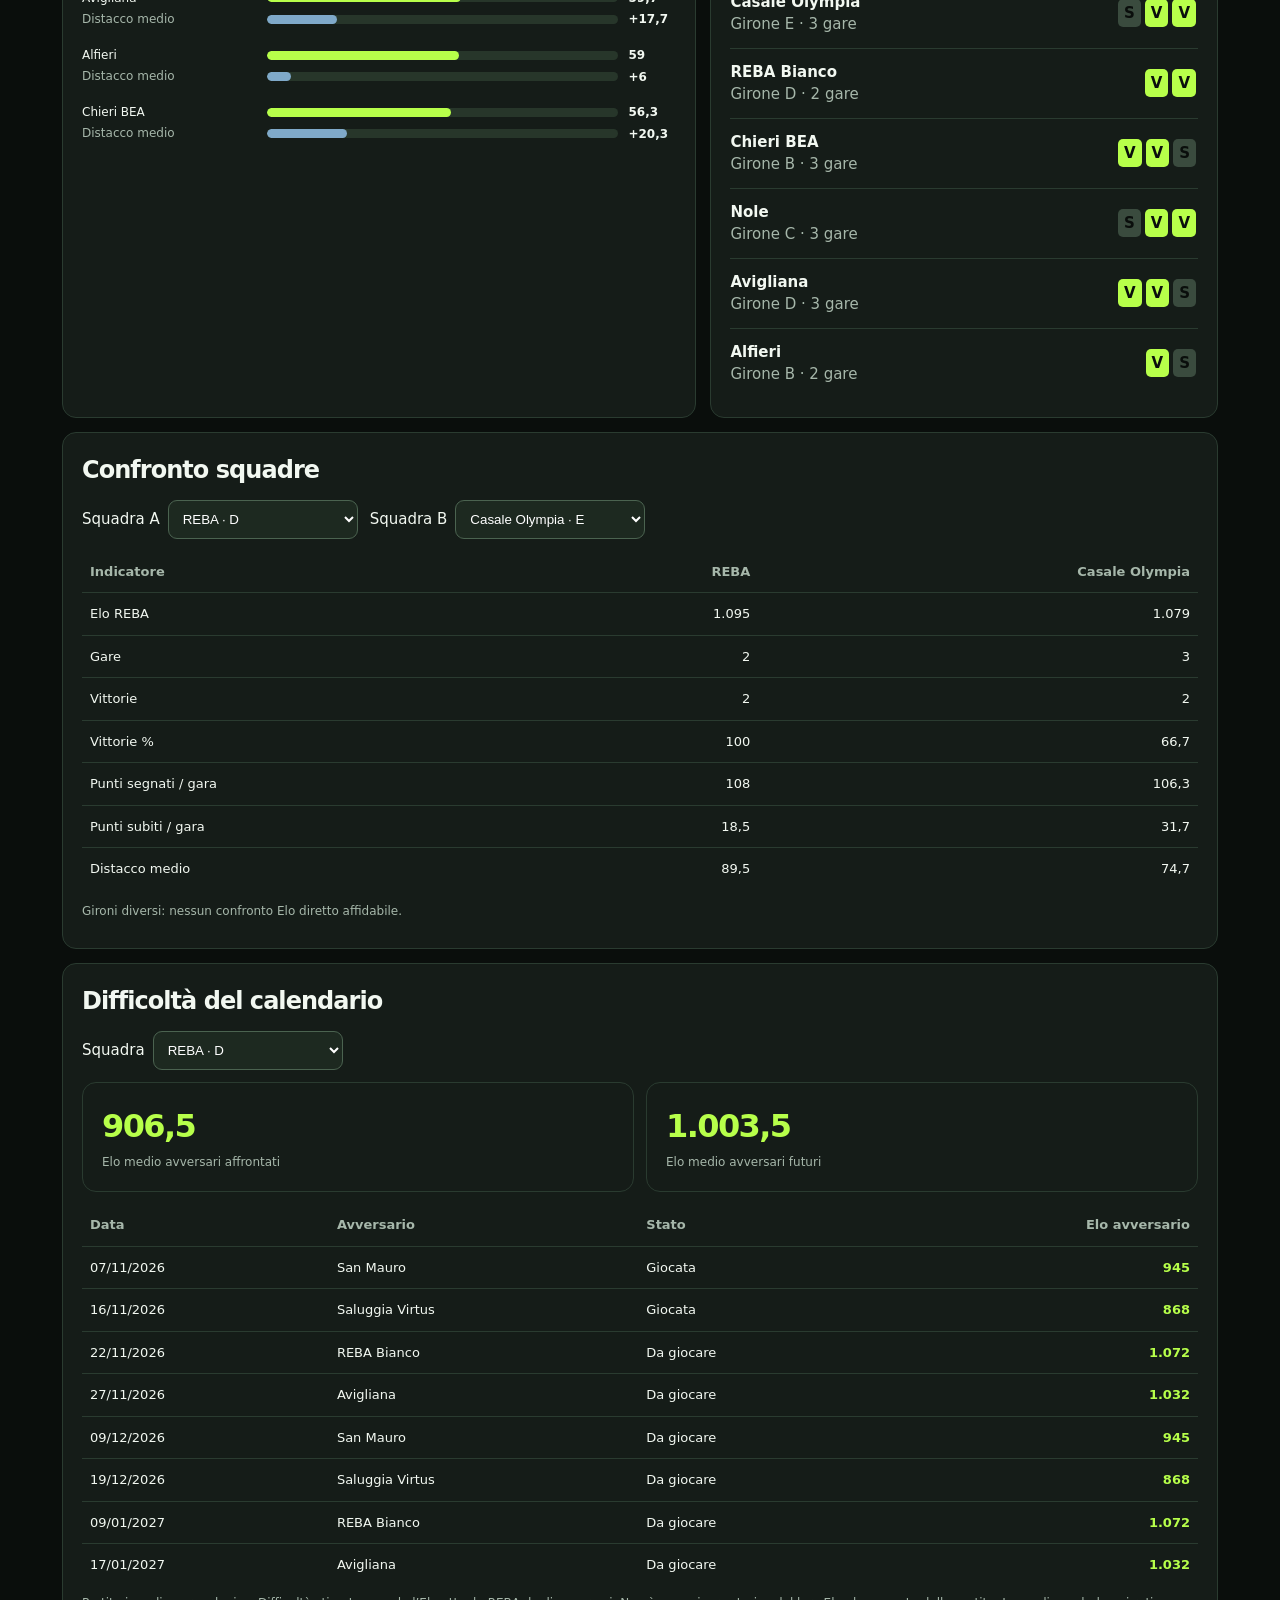
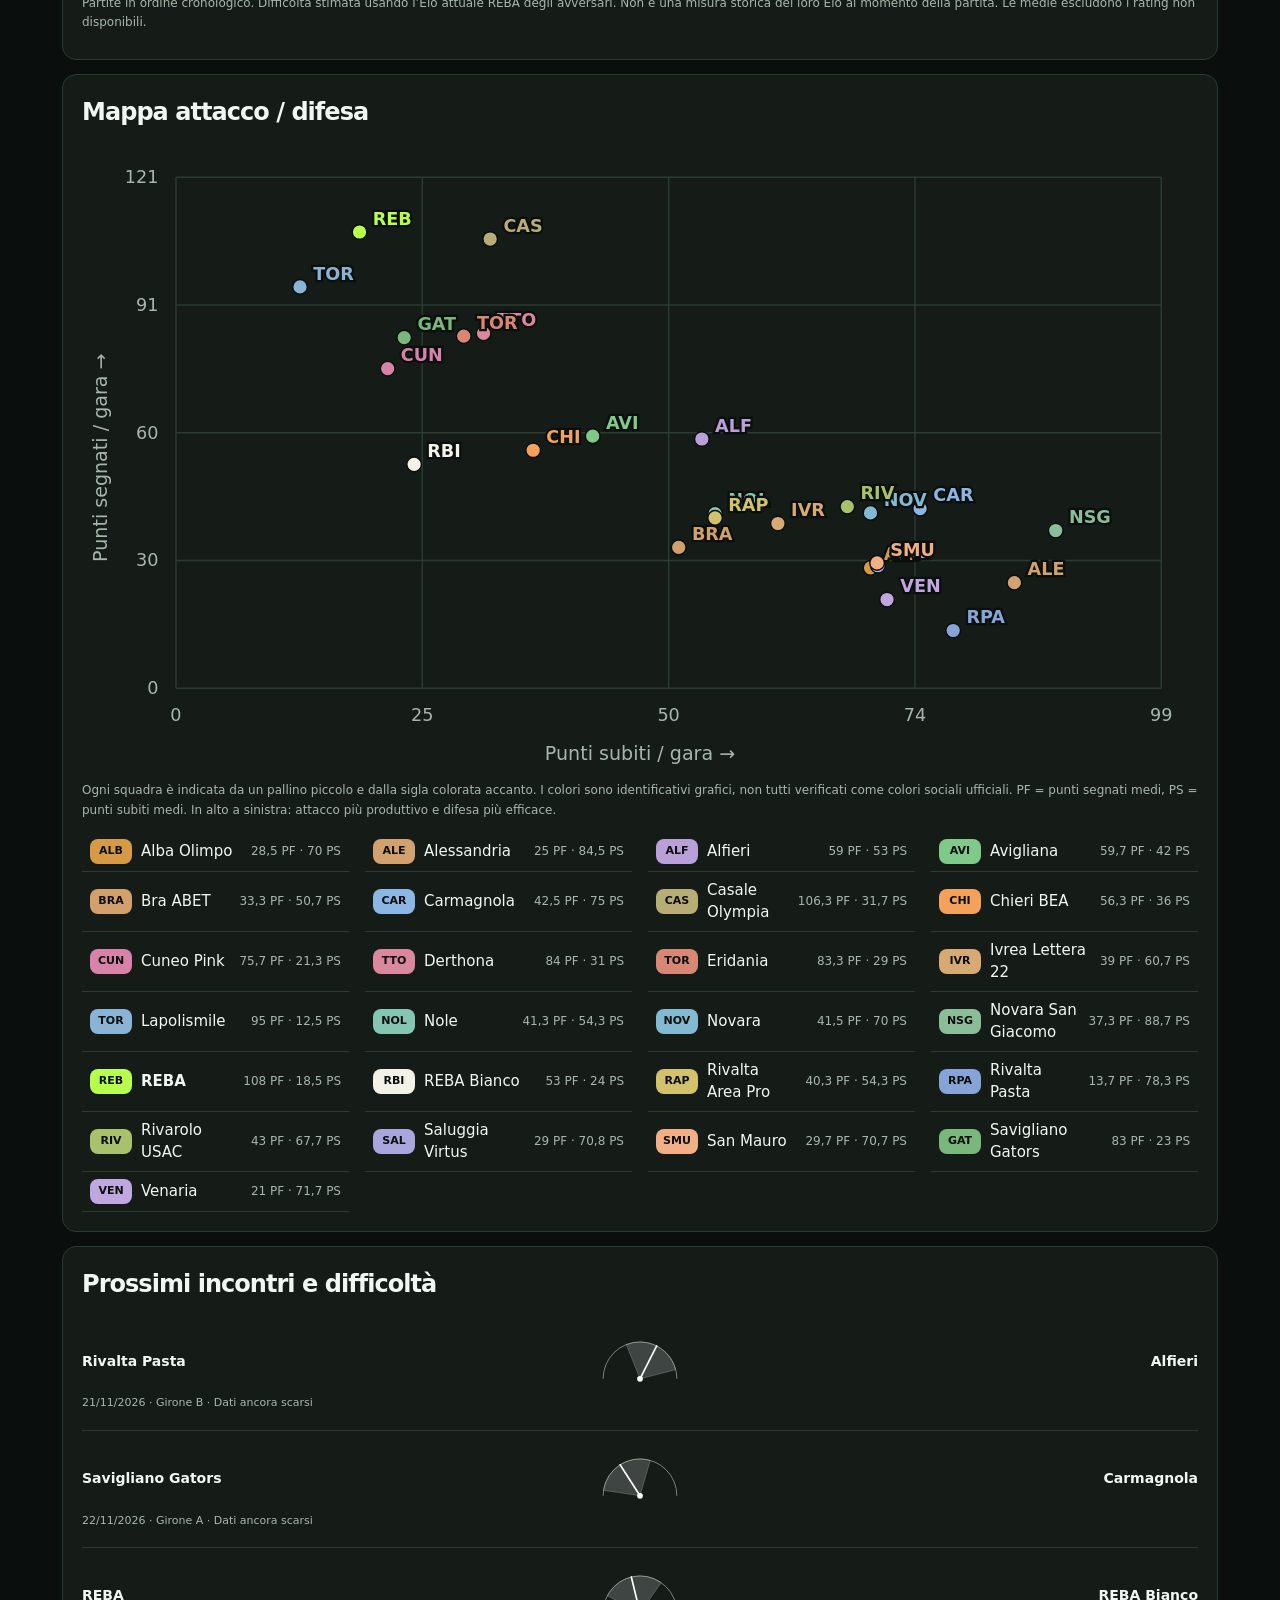
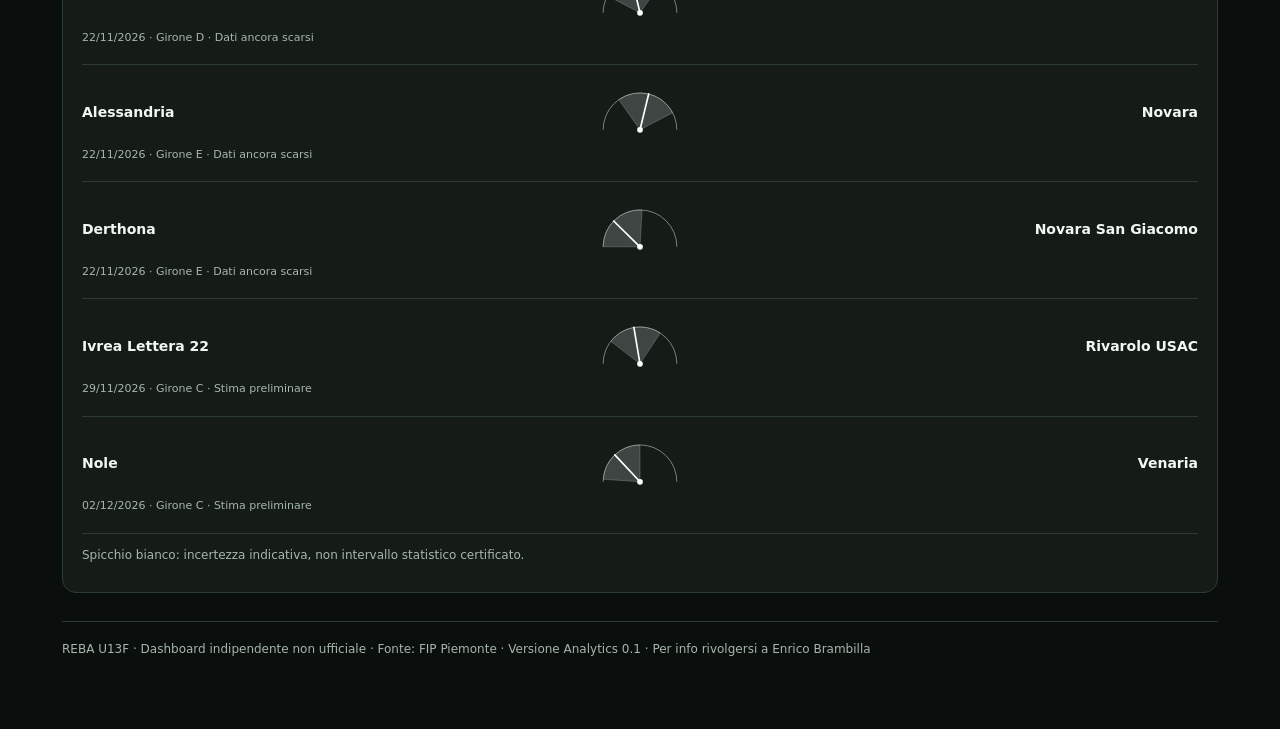
==== commit 76c8eb48: "Remove technical section descriptions and adopt REBA-style Analytics 0.1 footer" ====
--- a/analytics/index.html
+++ b/analytics/index.html
@@ -2,7 +2,7 @@
 <html lang="it"><head><meta charset="utf-8"><meta name="viewport" content="width=device-width,initial-scale=1"><meta name="theme-color" content="#0a0e0c"><title>U13 Piemonte — Analytics</title>
 <style>
 :root{color-scheme:dark;--bg:#0a0e0c;--panel:#151c18;--line:#2a3b30;--green:#b7ff4a;--muted:#a6b7aa;--text:#f2f8f1}*{box-sizing:border-box}body{margin:0;background:var(--bg);color:var(--text);font:15px/1.5 system-ui,-apple-system,Segoe UI,sans-serif}main{max-width:1200px;margin:auto;padding:26px 22px 70px}header{border-bottom:1px solid var(--line);padding-bottom:24px}small,.muted{color:var(--muted)}.eyebrow{color:var(--green);letter-spacing:.18em;font-size:11px;font-weight:800}h1{font-size:clamp(38px,7vw,74px);letter-spacing:-.07em;line-height:1;margin:12px 0}h2{font-size:24px;letter-spacing:-.04em;margin:0 0 12px}p{margin:8px 0}select{background:#1d2920;color:white;border:1px solid #4b6350;border-radius:9px;padding:10px;max-width:100%}.toolbar{display:flex;flex-wrap:wrap;gap:12px;align-items:center;margin:24px 0}.toolbar label{display:flex;gap:8px;align-items:center}.metrics{display:grid;grid-template-columns:repeat(4,1fr);gap:12px}.metric,.panel{background:var(--panel);border:1px solid var(--line);border-radius:14px;padding:19px}.metric strong{display:block;font-size:32px;letter-spacing:-.05em;color:var(--green)}.metric span{font-size:12px;color:var(--muted)}.grid{display:grid;grid-template-columns:1.25fr 1fr;gap:14px;margin-top:14px}.panel{overflow:hidden}.wide{grid-column:1/-1}.scroll{overflow-x:auto}table{width:100%;border-collapse:collapse;font-size:13px}th{text-align:left;color:var(--muted);font-weight:600}td,th{padding:11px 8px;border-bottom:1px solid var(--line)}td.num,th.num{text-align:right;font-variant-numeric:tabular-nums}tr:last-child td{border:0}.accent{color:var(--green);font-weight:700}.tag{font-size:11px;color:var(--green);border:1px solid #476a29;border-radius:20px;padding:3px 8px;white-space:nowrap}.barrow{display:grid;grid-template-columns:minmax(110px,1fr) 2fr 35px;gap:10px;align-items:center;margin:11px 0;font-size:12px}.bar{height:9px;background:#27362a;border-radius:9px;overflow:hidden}.bar i{display:block;background:var(--green);height:100%;border-radius:9px}.match{padding:12px 0;border-bottom:1px solid var(--line);display:grid;grid-template-columns:1fr auto;gap:12px;align-items:center}.match:last-child{border:0}.prob{font-size:22px;font-weight:800;color:var(--green)}.note{font-size:12px;color:var(--muted);line-height:1.6}.empty{padding:24px;color:var(--muted)}footer{margin-top:28px;border-top:1px solid var(--line);padding-top:18px;font-size:12px;color:var(--muted)}@media(max-width:750px){.metrics{grid-template-columns:repeat(2,1fr)}.grid{grid-template-columns:1fr}.wide{grid-column:auto}main{padding:20px 14px 50px}.metric strong{font-size:26px}} 
-.ranking-viewport{max-height:456px;overflow:auto;scrollbar-gutter:stable}.ranking-viewport thead th{position:sticky;top:0;background:var(--panel);z-index:2}.rank-controls{display:flex;gap:10px;flex-wrap:wrap;align-items:center;margin:12px 0}.rank-controls label{display:flex;align-items:center;gap:7px}.rank-controls .note{margin-left:auto}.gapbar{background:#7fa9c9!important}.negative{background:#a97575!important}.chart-legend{font-size:12px;color:var(--muted);margin:12px 0}.barrow{grid-template-columns:minmax(110px,1fr) 2fr 48px}.forecast-match{padding:18px 0;border-bottom:1px solid var(--line)}.forecast-match:last-child{border-bottom:0}.forecast-head{display:grid;grid-template-columns:minmax(0,1fr) 104px minmax(0,1fr);gap:10px;align-items:center;font-size:14px}.forecast-head .away{text-align:right}.forecast-head .versus{font-size:11px;color:var(--muted)}.forecast-track{height:17px;border-radius:12px;position:relative;background:linear-gradient(90deg,#567d40 0%,#567d40 50%,#426482 50%,#426482 100%);margin:12px 0 5px;overflow:visible}.forecast-track:before{content:"";position:absolute;left:50%;top:-5px;height:27px;border-left:1px dashed #f2f8f180;z-index:1}.forecast-band{position:absolute;top:-5px;height:27px;background:rgba(255,255,255,.22);border:1px solid rgba(255,255,255,.65);border-radius:7px;box-shadow:0 0 0 1px #0004;z-index:2}.forecast-marker{position:absolute;top:-8px;width:5px;height:33px;border-radius:3px;background:#fff;box-shadow:0 0 0 2px #0a0e0c,0 0 8px #fff8;transform:translateX(-50%);z-index:3}.forecast-legend{display:flex;justify-content:space-between;gap:12px;font-size:12px;color:var(--muted)}.forecast-note{font-size:11px;color:var(--muted);margin-top:5px}@media(max-width:600px){.forecast-head{font-size:12px;gap:6px;grid-template-columns:minmax(0,1fr) 78px minmax(0,1fr)}.forecast-track{margin-top:15px}}</style></head><body><main><header><div class="eyebrow">PIEMONTE / UNDER 13 FEMMINILE / 2026—27</div><h1>THE GAME<br>IN NUMBERS<span style="color:var(--green)">.</span></h1><p class="muted">Osservatorio indipendente dei risultati, delle tendenze e della forza delle squadre. Nessuna statistica individuale.</p></header><div class="toolbar"><label>Girone <select id="group"><option value="ALL">Tutti (A–E)</option><option>A</option><option>B</option><option>C</option><option>D</option><option>E</option></select></label><label>Squadra <select id="team"><option value="ALL">Tutte le squadre</option></select></label><span id="stamp" class="muted" style="font-size:12px"></span></div><section class="metrics" id="metrics"></section><section class="grid"><article class="panel wide"><h2>Ranking di rendimento</h2><p class="note">Elo del sito REBA, senza ricalcolo in Analytics. I gironi sono indipendenti.</p><div class="rank-controls"><label>Ordina per <select id="rankSort"><option value="elo">Elo</option><option value="winrate">% vittorie</option><option value="wins">Vittorie</option><option value="played">Partite</option><option value="pfavg">Punti segnati / gara</option><option value="paavg">Punti subiti / gara (meno è meglio)</option><option value="gapavg">Distacco medio</option><option value="diff">Differenza punti</option><option value="name">Nome</option></select></label><label>Ordine <select id="rankDir"><option value="desc">Decrescente</option><option value="asc">Crescente</option></select></label><span class="note">10 righe visibili · scorri per le altre</span></div><div class="scroll ranking-viewport" id="ranking"></div></article><article class="panel"><h2>Attacco e difesa</h2><p class="note">Media punti segnati e distacco medio per gara (punti fatti meno punti subiti).</p><div id="attack"></div></article><article class="panel"><h2>Forma recente</h2><p class="note">Ultime cinque gare concluse, dalla più vecchia alla più recente.</p><div id="form"></div></article><article class="panel wide"><h2>Confronto squadre</h2><p class="note">Seleziona due squadre. Le statistiche derivano esclusivamente dai risultati ufficiali; l'Elo è letto dal motore REBA.</p><div class="toolbar" style="margin:12px 0"><label>Squadra A <select id="compareA"></select></label><label>Squadra B <select id="compareB"></select></label></div><div id="comparison" class="scroll"></div></article><article class="panel wide"><h2>Difficoltà del calendario</h2><p class="note">Avversari ordinati per Elo attuale: confronto tra partite disputate e ancora da giocare.</p><div class="toolbar" style="margin:12px 0"><label>Squadra <select id="difficultyTeam"></select></label></div><div id="difficulty"></div></article><article class="panel wide"><h2>Mappa attacco / difesa</h2><p class="note">Punti segnati medi contro punti subiti medi. Risponde ai filtri Girone e Squadra in alto.</p><div id="scatter"></div></article><article class="panel wide"><h2>Prossimi incontri e difficoltà</h2><p class="note">Indicatore semicircolare: casa a sinistra, ospite a destra. La lancetta si inclina verso la squadra favorita; lo spicchio bianco indica un’incertezza illustrativa, più ampia con pochi risultati (non è un intervallo statistico).</p><div id="future"></div></article></section><footer>Fonte dati: archivio risultati FIP Piemonte già pubblicato nel progetto REBA. Questa pagina legge il JSON senza modificarlo. Rating e probabilità sono elaborazioni statistiche, non classifiche ufficiali. Nessun logo o collegamento al sito principale.</footer></main>
+.ranking-viewport{max-height:456px;overflow:auto;scrollbar-gutter:stable}.ranking-viewport thead th{position:sticky;top:0;background:var(--panel);z-index:2}.rank-controls{display:flex;gap:10px;flex-wrap:wrap;align-items:center;margin:12px 0}.rank-controls label{display:flex;align-items:center;gap:7px}.rank-controls .note{margin-left:auto}.gapbar{background:#7fa9c9!important}.negative{background:#a97575!important}.chart-legend{font-size:12px;color:var(--muted);margin:12px 0}.barrow{grid-template-columns:minmax(110px,1fr) 2fr 48px}.forecast-match{padding:18px 0;border-bottom:1px solid var(--line)}.forecast-match:last-child{border-bottom:0}.forecast-head{display:grid;grid-template-columns:minmax(0,1fr) 104px minmax(0,1fr);gap:10px;align-items:center;font-size:14px}.forecast-head .away{text-align:right}.forecast-head .versus{font-size:11px;color:var(--muted)}.forecast-track{height:17px;border-radius:12px;position:relative;background:linear-gradient(90deg,#567d40 0%,#567d40 50%,#426482 50%,#426482 100%);margin:12px 0 5px;overflow:visible}.forecast-track:before{content:"";position:absolute;left:50%;top:-5px;height:27px;border-left:1px dashed #f2f8f180;z-index:1}.forecast-band{position:absolute;top:-5px;height:27px;background:rgba(255,255,255,.22);border:1px solid rgba(255,255,255,.65);border-radius:7px;box-shadow:0 0 0 1px #0004;z-index:2}.forecast-marker{position:absolute;top:-8px;width:5px;height:33px;border-radius:3px;background:#fff;box-shadow:0 0 0 2px #0a0e0c,0 0 8px #fff8;transform:translateX(-50%);z-index:3}.forecast-legend{display:flex;justify-content:space-between;gap:12px;font-size:12px;color:var(--muted)}.forecast-note{font-size:11px;color:var(--muted);margin-top:5px}@media(max-width:600px){.forecast-head{font-size:12px;gap:6px;grid-template-columns:minmax(0,1fr) 78px minmax(0,1fr)}.forecast-track{margin-top:15px}}</style></head><body><main><header><div class="eyebrow">PIEMONTE / UNDER 13 FEMMINILE / 2026—27</div><h1>THE GAME<br>IN NUMBERS<span style="color:var(--green)">.</span></h1><p class="muted">Osservatorio indipendente dei risultati, delle tendenze e della forza delle squadre. Nessuna statistica individuale.</p></header><div class="toolbar"><label>Girone <select id="group"><option value="ALL">Tutti (A–E)</option><option>A</option><option>B</option><option>C</option><option>D</option><option>E</option></select></label><label>Squadra <select id="team"><option value="ALL">Tutte le squadre</option></select></label><span id="stamp" class="muted" style="font-size:12px"></span></div><section class="metrics" id="metrics"></section><section class="grid"><article class="panel wide"><h2>Ranking di rendimento</h2><div class="rank-controls"><label>Ordina per <select id="rankSort"><option value="elo">Elo</option><option value="winrate">% vittorie</option><option value="wins">Vittorie</option><option value="played">Partite</option><option value="pfavg">Punti segnati / gara</option><option value="paavg">Punti subiti / gara (meno è meglio)</option><option value="gapavg">Distacco medio</option><option value="diff">Differenza punti</option><option value="name">Nome</option></select></label><label>Ordine <select id="rankDir"><option value="desc">Decrescente</option><option value="asc">Crescente</option></select></label><span class="note">10 righe visibili · scorri per le altre</span></div><div class="scroll ranking-viewport" id="ranking"></div></article><article class="panel"><h2>Attacco e difesa</h2><div id="attack"></div></article><article class="panel"><h2>Forma recente</h2><div id="form"></div></article><article class="panel wide"><h2>Confronto squadre</h2><div class="toolbar" style="margin:12px 0"><label>Squadra A <select id="compareA"></select></label><label>Squadra B <select id="compareB"></select></label></div><div id="comparison" class="scroll"></div></article><article class="panel wide"><h2>Difficoltà del calendario</h2><div class="toolbar" style="margin:12px 0"><label>Squadra <select id="difficultyTeam"></select></label></div><div id="difficulty"></div></article><article class="panel wide"><h2>Mappa attacco / difesa</h2><div id="scatter"></div></article><article class="panel wide"><h2>Prossimi incontri e difficoltà</h2><div id="future"></div></article></section><footer>REBA U13F · Dashboard indipendente non ufficiale · Fonte: FIP Piemonte · <span class="site-version">Versione Analytics 0.1</span> · Per info rivolgersi a Enrico Brambilla</footer></main>
 <script>
 'use strict';
 const DATA='../data/campionato.json', $=id=>document.getElementById(id), esc=s=>String(s).replace(/[&<>"']/g,c=>({'&':'&amp;','<':'&lt;','>':'&gt;','"':'&quot;',"'":'&#39;'}[c])),date=s=>{let a=(s||'').split('/');return a.length===3?new Date(+a[2],+a[1]-1,+a[0]).getTime():0};
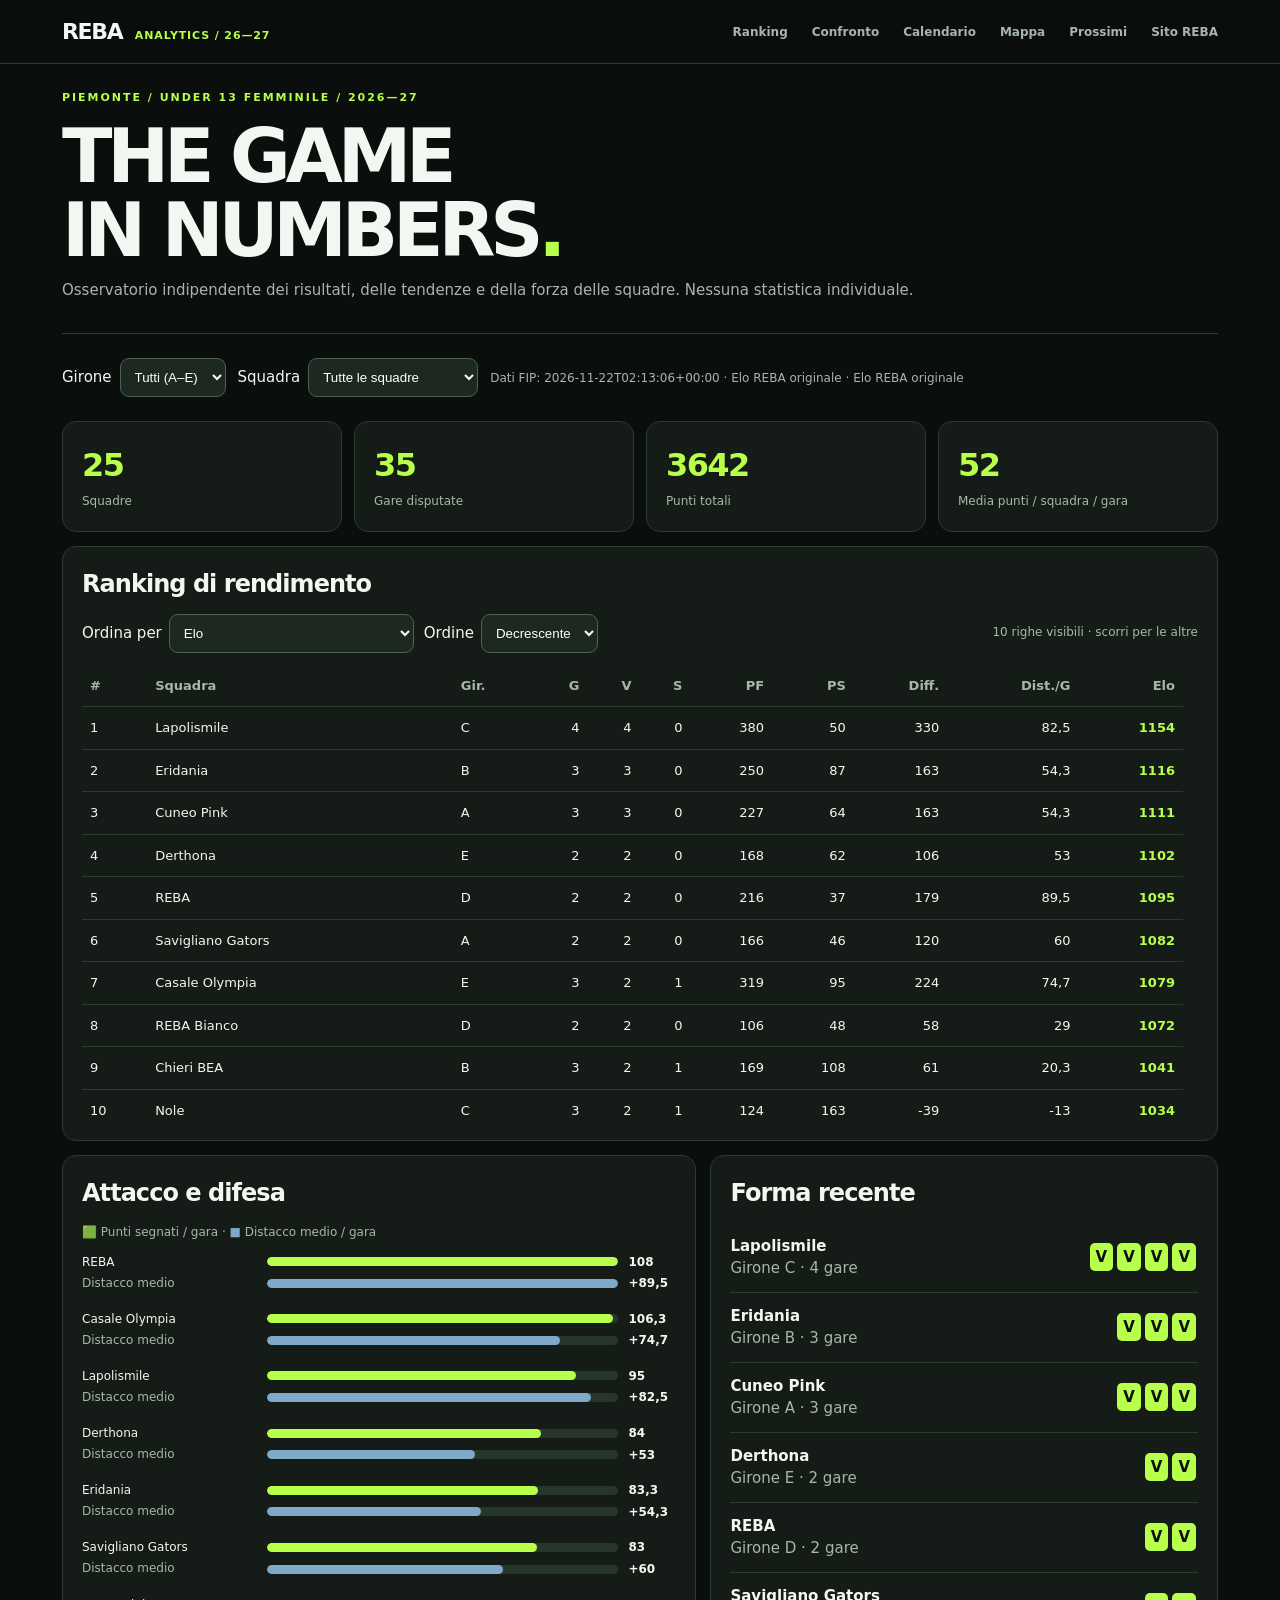
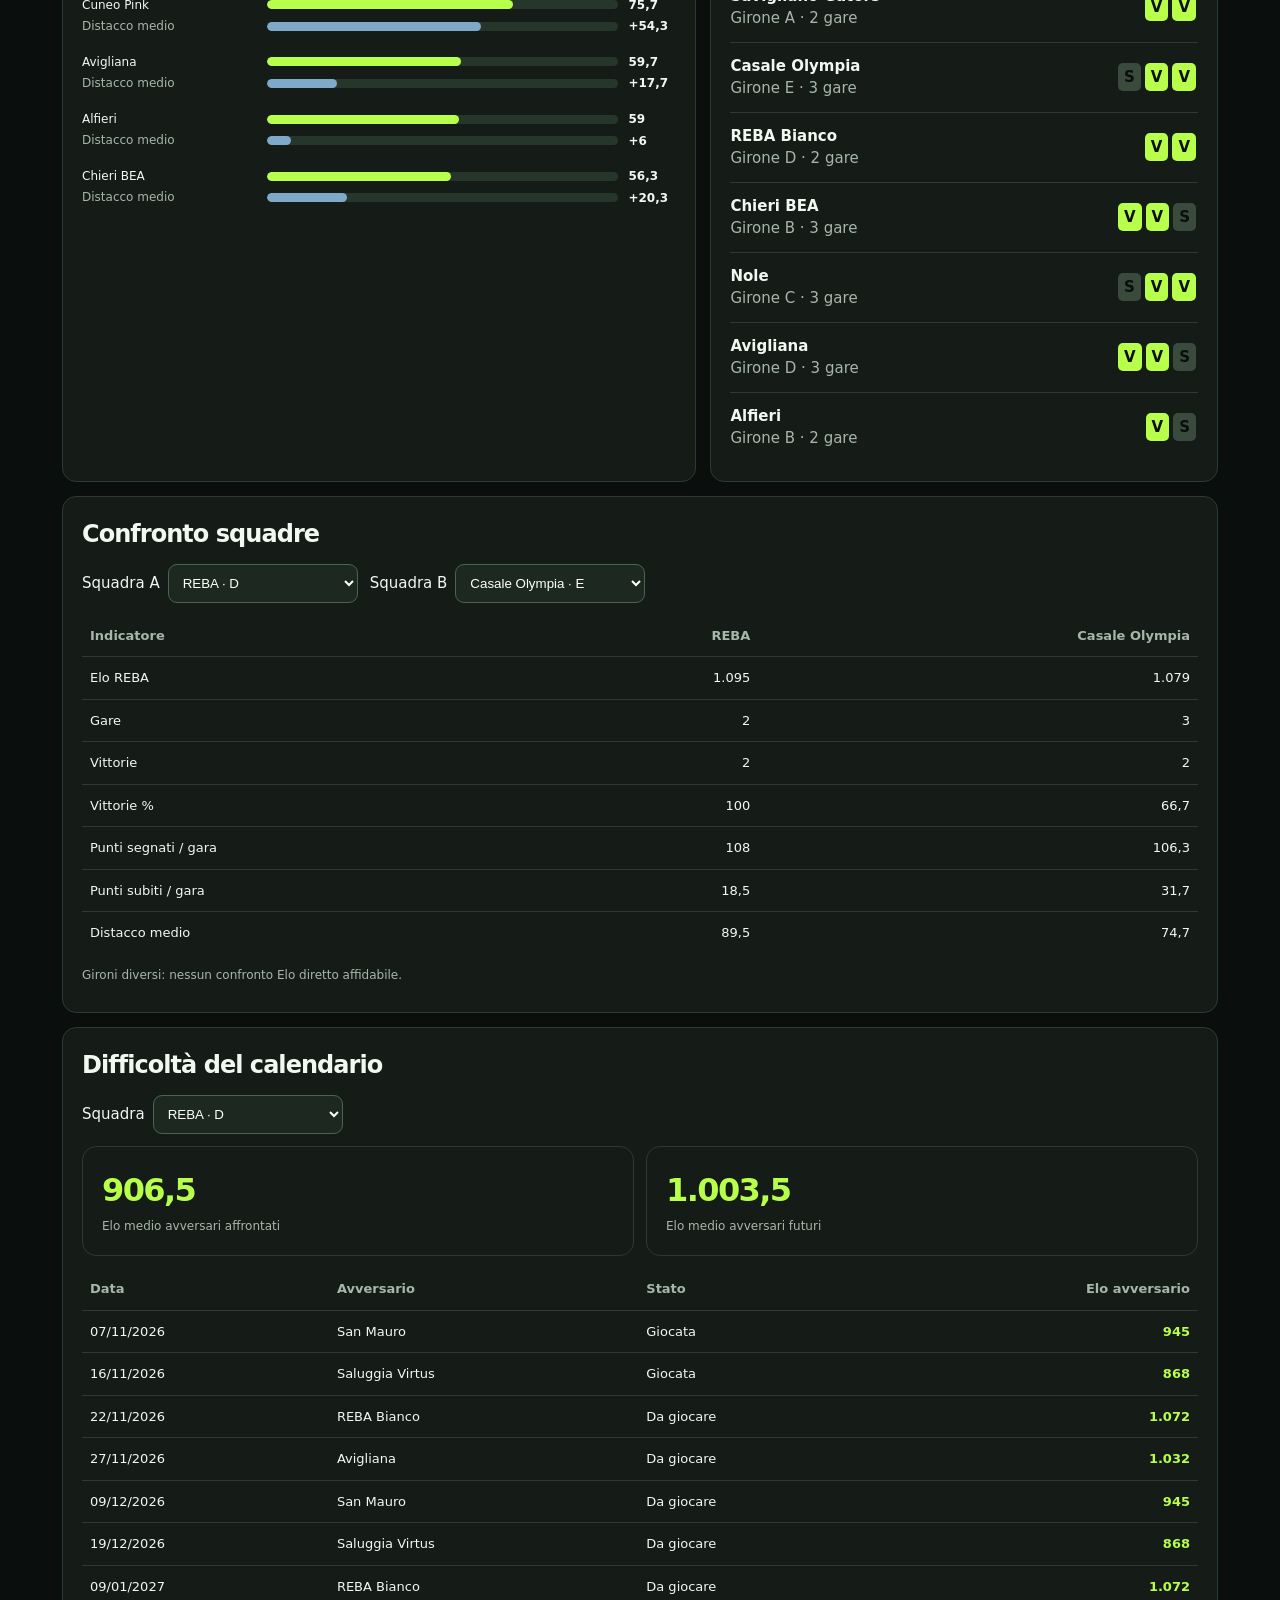
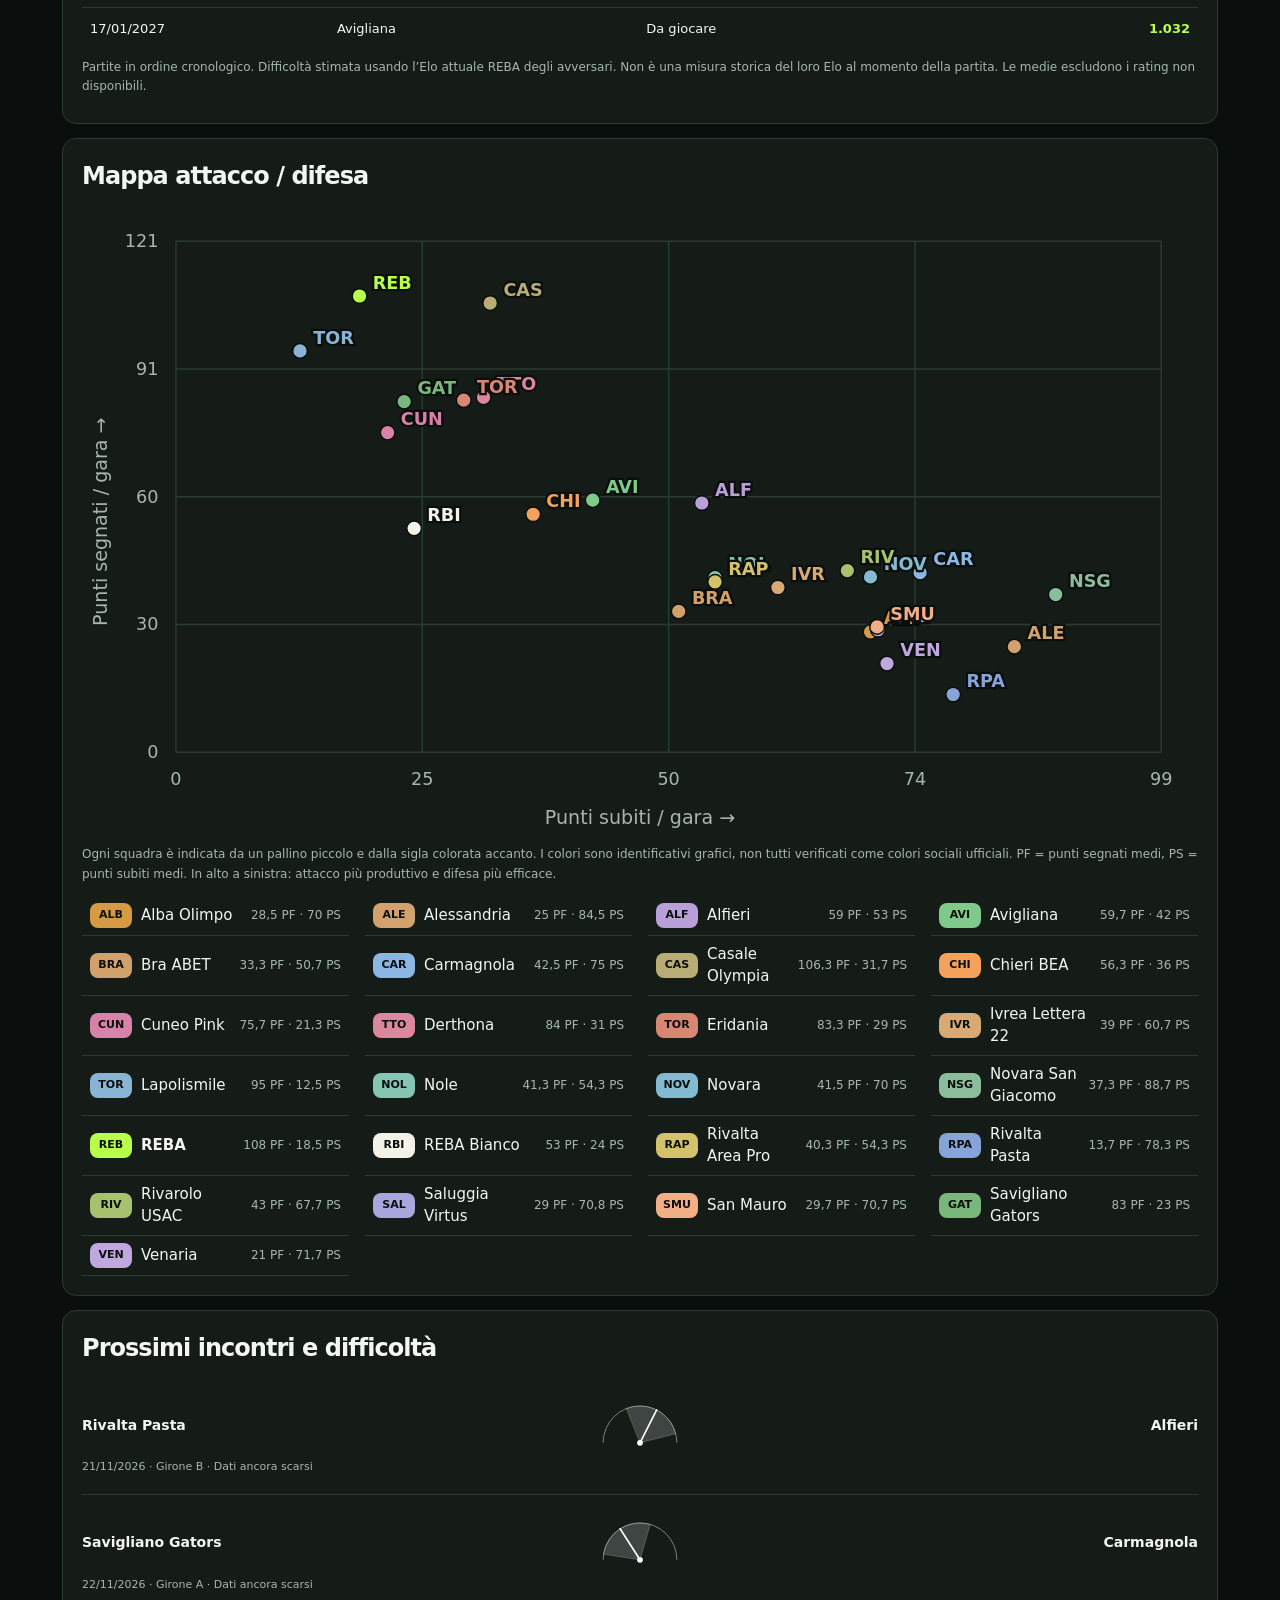
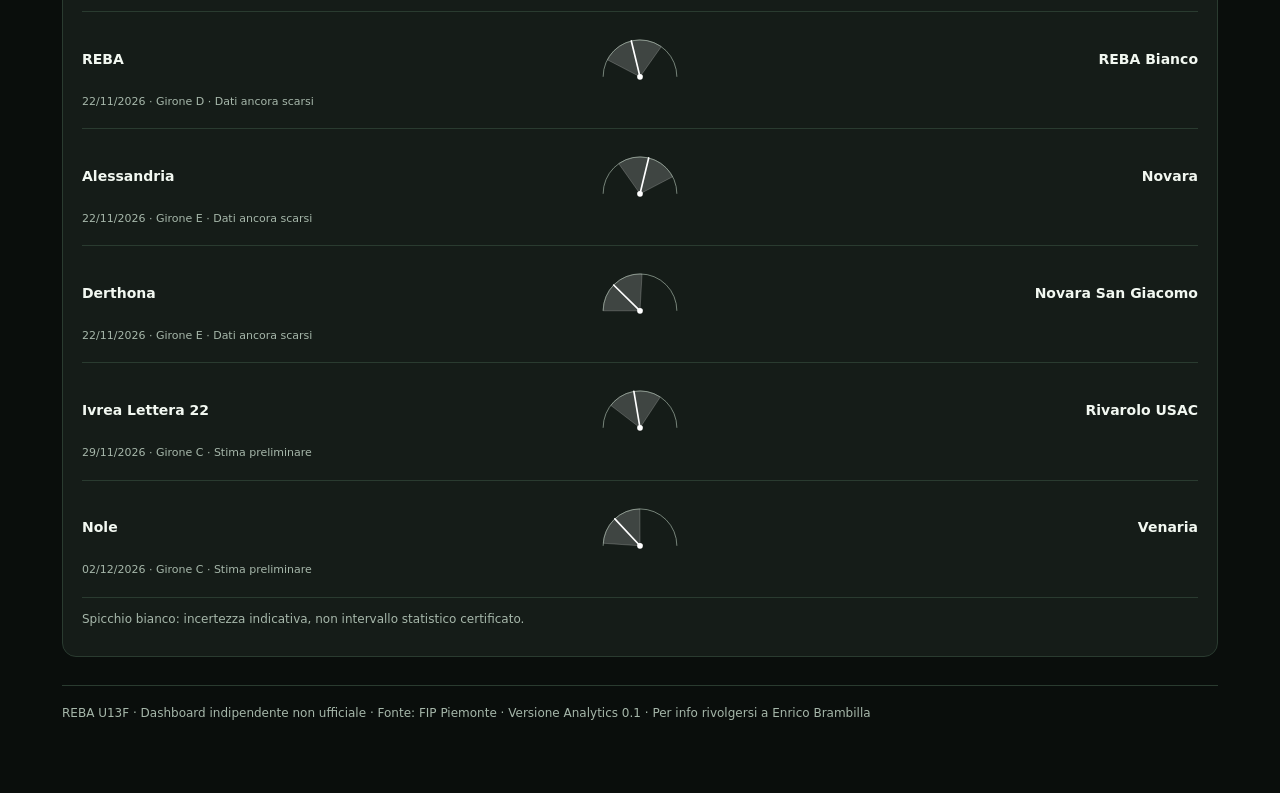
==== commit 5bfe553c: "Add REBA-style sticky navigation menu to Analytics sections" ====
--- a/analytics/index.html
+++ b/analytics/index.html
@@ -2,7 +2,8 @@
 <html lang="it"><head><meta charset="utf-8"><meta name="viewport" content="width=device-width,initial-scale=1"><meta name="theme-color" content="#0a0e0c"><title>U13 Piemonte — Analytics</title>
 <style>
 :root{color-scheme:dark;--bg:#0a0e0c;--panel:#151c18;--line:#2a3b30;--green:#b7ff4a;--muted:#a6b7aa;--text:#f2f8f1}*{box-sizing:border-box}body{margin:0;background:var(--bg);color:var(--text);font:15px/1.5 system-ui,-apple-system,Segoe UI,sans-serif}main{max-width:1200px;margin:auto;padding:26px 22px 70px}header{border-bottom:1px solid var(--line);padding-bottom:24px}small,.muted{color:var(--muted)}.eyebrow{color:var(--green);letter-spacing:.18em;font-size:11px;font-weight:800}h1{font-size:clamp(38px,7vw,74px);letter-spacing:-.07em;line-height:1;margin:12px 0}h2{font-size:24px;letter-spacing:-.04em;margin:0 0 12px}p{margin:8px 0}select{background:#1d2920;color:white;border:1px solid #4b6350;border-radius:9px;padding:10px;max-width:100%}.toolbar{display:flex;flex-wrap:wrap;gap:12px;align-items:center;margin:24px 0}.toolbar label{display:flex;gap:8px;align-items:center}.metrics{display:grid;grid-template-columns:repeat(4,1fr);gap:12px}.metric,.panel{background:var(--panel);border:1px solid var(--line);border-radius:14px;padding:19px}.metric strong{display:block;font-size:32px;letter-spacing:-.05em;color:var(--green)}.metric span{font-size:12px;color:var(--muted)}.grid{display:grid;grid-template-columns:1.25fr 1fr;gap:14px;margin-top:14px}.panel{overflow:hidden}.wide{grid-column:1/-1}.scroll{overflow-x:auto}table{width:100%;border-collapse:collapse;font-size:13px}th{text-align:left;color:var(--muted);font-weight:600}td,th{padding:11px 8px;border-bottom:1px solid var(--line)}td.num,th.num{text-align:right;font-variant-numeric:tabular-nums}tr:last-child td{border:0}.accent{color:var(--green);font-weight:700}.tag{font-size:11px;color:var(--green);border:1px solid #476a29;border-radius:20px;padding:3px 8px;white-space:nowrap}.barrow{display:grid;grid-template-columns:minmax(110px,1fr) 2fr 35px;gap:10px;align-items:center;margin:11px 0;font-size:12px}.bar{height:9px;background:#27362a;border-radius:9px;overflow:hidden}.bar i{display:block;background:var(--green);height:100%;border-radius:9px}.match{padding:12px 0;border-bottom:1px solid var(--line);display:grid;grid-template-columns:1fr auto;gap:12px;align-items:center}.match:last-child{border:0}.prob{font-size:22px;font-weight:800;color:var(--green)}.note{font-size:12px;color:var(--muted);line-height:1.6}.empty{padding:24px;color:var(--muted)}footer{margin-top:28px;border-top:1px solid var(--line);padding-top:18px;font-size:12px;color:var(--muted)}@media(max-width:750px){.metrics{grid-template-columns:repeat(2,1fr)}.grid{grid-template-columns:1fr}.wide{grid-column:auto}main{padding:20px 14px 50px}.metric strong{font-size:26px}} 
-.ranking-viewport{max-height:456px;overflow:auto;scrollbar-gutter:stable}.ranking-viewport thead th{position:sticky;top:0;background:var(--panel);z-index:2}.rank-controls{display:flex;gap:10px;flex-wrap:wrap;align-items:center;margin:12px 0}.rank-controls label{display:flex;align-items:center;gap:7px}.rank-controls .note{margin-left:auto}.gapbar{background:#7fa9c9!important}.negative{background:#a97575!important}.chart-legend{font-size:12px;color:var(--muted);margin:12px 0}.barrow{grid-template-columns:minmax(110px,1fr) 2fr 48px}.forecast-match{padding:18px 0;border-bottom:1px solid var(--line)}.forecast-match:last-child{border-bottom:0}.forecast-head{display:grid;grid-template-columns:minmax(0,1fr) 104px minmax(0,1fr);gap:10px;align-items:center;font-size:14px}.forecast-head .away{text-align:right}.forecast-head .versus{font-size:11px;color:var(--muted)}.forecast-track{height:17px;border-radius:12px;position:relative;background:linear-gradient(90deg,#567d40 0%,#567d40 50%,#426482 50%,#426482 100%);margin:12px 0 5px;overflow:visible}.forecast-track:before{content:"";position:absolute;left:50%;top:-5px;height:27px;border-left:1px dashed #f2f8f180;z-index:1}.forecast-band{position:absolute;top:-5px;height:27px;background:rgba(255,255,255,.22);border:1px solid rgba(255,255,255,.65);border-radius:7px;box-shadow:0 0 0 1px #0004;z-index:2}.forecast-marker{position:absolute;top:-8px;width:5px;height:33px;border-radius:3px;background:#fff;box-shadow:0 0 0 2px #0a0e0c,0 0 8px #fff8;transform:translateX(-50%);z-index:3}.forecast-legend{display:flex;justify-content:space-between;gap:12px;font-size:12px;color:var(--muted)}.forecast-note{font-size:11px;color:var(--muted);margin-top:5px}@media(max-width:600px){.forecast-head{font-size:12px;gap:6px;grid-template-columns:minmax(0,1fr) 78px minmax(0,1fr)}.forecast-track{margin-top:15px}}</style></head><body><main><header><div class="eyebrow">PIEMONTE / UNDER 13 FEMMINILE / 2026—27</div><h1>THE GAME<br>IN NUMBERS<span style="color:var(--green)">.</span></h1><p class="muted">Osservatorio indipendente dei risultati, delle tendenze e della forza delle squadre. Nessuna statistica individuale.</p></header><div class="toolbar"><label>Girone <select id="group"><option value="ALL">Tutti (A–E)</option><option>A</option><option>B</option><option>C</option><option>D</option><option>E</option></select></label><label>Squadra <select id="team"><option value="ALL">Tutte le squadre</option></select></label><span id="stamp" class="muted" style="font-size:12px"></span></div><section class="metrics" id="metrics"></section><section class="grid"><article class="panel wide"><h2>Ranking di rendimento</h2><div class="rank-controls"><label>Ordina per <select id="rankSort"><option value="elo">Elo</option><option value="winrate">% vittorie</option><option value="wins">Vittorie</option><option value="played">Partite</option><option value="pfavg">Punti segnati / gara</option><option value="paavg">Punti subiti / gara (meno è meglio)</option><option value="gapavg">Distacco medio</option><option value="diff">Differenza punti</option><option value="name">Nome</option></select></label><label>Ordine <select id="rankDir"><option value="desc">Decrescente</option><option value="asc">Crescente</option></select></label><span class="note">10 righe visibili · scorri per le altre</span></div><div class="scroll ranking-viewport" id="ranking"></div></article><article class="panel"><h2>Attacco e difesa</h2><div id="attack"></div></article><article class="panel"><h2>Forma recente</h2><div id="form"></div></article><article class="panel wide"><h2>Confronto squadre</h2><div class="toolbar" style="margin:12px 0"><label>Squadra A <select id="compareA"></select></label><label>Squadra B <select id="compareB"></select></label></div><div id="comparison" class="scroll"></div></article><article class="panel wide"><h2>Difficoltà del calendario</h2><div class="toolbar" style="margin:12px 0"><label>Squadra <select id="difficultyTeam"></select></label></div><div id="difficulty"></div></article><article class="panel wide"><h2>Mappa attacco / difesa</h2><div id="scatter"></div></article><article class="panel wide"><h2>Prossimi incontri e difficoltà</h2><div id="future"></div></article></section><footer>REBA U13F · Dashboard indipendente non ufficiale · Fonte: FIP Piemonte · <span class="site-version">Versione Analytics 0.1</span> · Per info rivolgersi a Enrico Brambilla</footer></main>
+.ranking-viewport{max-height:456px;overflow:auto;scrollbar-gutter:stable}.ranking-viewport thead th{position:sticky;top:0;background:var(--panel);z-index:2}.rank-controls{display:flex;gap:10px;flex-wrap:wrap;align-items:center;margin:12px 0}.rank-controls label{display:flex;align-items:center;gap:7px}.rank-controls .note{margin-left:auto}.gapbar{background:#7fa9c9!important}.negative{background:#a97575!important}.chart-legend{font-size:12px;color:var(--muted);margin:12px 0}.barrow{grid-template-columns:minmax(110px,1fr) 2fr 48px}.forecast-match{padding:18px 0;border-bottom:1px solid var(--line)}.forecast-match:last-child{border-bottom:0}.forecast-head{display:grid;grid-template-columns:minmax(0,1fr) 104px minmax(0,1fr);gap:10px;align-items:center;font-size:14px}.forecast-head .away{text-align:right}.forecast-head .versus{font-size:11px;color:var(--muted)}.forecast-track{height:17px;border-radius:12px;position:relative;background:linear-gradient(90deg,#567d40 0%,#567d40 50%,#426482 50%,#426482 100%);margin:12px 0 5px;overflow:visible}.forecast-track:before{content:"";position:absolute;left:50%;top:-5px;height:27px;border-left:1px dashed #f2f8f180;z-index:1}.forecast-band{position:absolute;top:-5px;height:27px;background:rgba(255,255,255,.22);border:1px solid rgba(255,255,255,.65);border-radius:7px;box-shadow:0 0 0 1px #0004;z-index:2}.forecast-marker{position:absolute;top:-8px;width:5px;height:33px;border-radius:3px;background:#fff;box-shadow:0 0 0 2px #0a0e0c,0 0 8px #fff8;transform:translateX(-50%);z-index:3}.forecast-legend{display:flex;justify-content:space-between;gap:12px;font-size:12px;color:var(--muted)}.forecast-note{font-size:11px;color:var(--muted);margin-top:5px}@media(max-width:600px){.forecast-head{font-size:12px;gap:6px;grid-template-columns:minmax(0,1fr) 78px minmax(0,1fr)}.forecast-track{margin-top:15px}}
+.topnav{position:sticky;top:0;z-index:30;display:flex;align-items:center;justify-content:space-between;gap:18px;padding:15px max(22px,calc((100vw - 1156px)/2));background:#0a0e0cf2;border-bottom:1px solid var(--line);backdrop-filter:blur(12px)}.topnav .brand{color:var(--text);text-decoration:none;font-size:22px;font-weight:900;letter-spacing:-.06em;white-space:nowrap}.topnav .brand span{color:var(--green);font-size:11px;letter-spacing:.08em;margin-left:6px}.topnav nav{display:flex;gap:clamp(10px,2vw,24px);align-items:center;overflow-x:auto;scrollbar-width:none}.topnav nav a{color:var(--muted);font-size:12px;font-weight:700;text-decoration:none;white-space:nowrap}.topnav nav a:hover,.topnav nav a:focus{color:var(--green)}.grid>article{scroll-margin-top:90px}@media(max-width:650px){.topnav{padding:12px 14px;gap:12px}.topnav .brand{font-size:18px}.topnav .brand span{font-size:9px;margin-left:3px}.topnav nav{gap:13px}.topnav nav a{font-size:11px}}</style></head><body><div class="topnav"><a href="#home" class="brand">REBA <span>ANALYTICS / 26—27</span></a><nav aria-label="Navigazione Analytics"><a href="#ranking-section">Ranking</a><a href="#confronto">Confronto</a><a href="#calendario">Calendario</a><a href="#mappa">Mappa</a><a href="#prossimi">Prossimi</a><a href="../">Sito REBA</a></nav></div><main><header id="home"><div class="eyebrow">PIEMONTE / UNDER 13 FEMMINILE / 2026—27</div><h1>THE GAME<br>IN NUMBERS<span style="color:var(--green)">.</span></h1><p class="muted">Osservatorio indipendente dei risultati, delle tendenze e della forza delle squadre. Nessuna statistica individuale.</p></header><div class="toolbar"><label>Girone <select id="group"><option value="ALL">Tutti (A–E)</option><option>A</option><option>B</option><option>C</option><option>D</option><option>E</option></select></label><label>Squadra <select id="team"><option value="ALL">Tutte le squadre</option></select></label><span id="stamp" class="muted" style="font-size:12px"></span></div><section class="metrics" id="metrics"></section><section class="grid"><article class="panel wide" id="ranking-section"><h2>Ranking di rendimento</h2><div class="rank-controls"><label>Ordina per <select id="rankSort"><option value="elo">Elo</option><option value="winrate">% vittorie</option><option value="wins">Vittorie</option><option value="played">Partite</option><option value="pfavg">Punti segnati / gara</option><option value="paavg">Punti subiti / gara (meno è meglio)</option><option value="gapavg">Distacco medio</option><option value="diff">Differenza punti</option><option value="name">Nome</option></select></label><label>Ordine <select id="rankDir"><option value="desc">Decrescente</option><option value="asc">Crescente</option></select></label><span class="note">10 righe visibili · scorri per le altre</span></div><div class="scroll ranking-viewport" id="ranking"></div></article><article class="panel"><h2>Attacco e difesa</h2><div id="attack"></div></article><article class="panel"><h2>Forma recente</h2><div id="form"></div></article><article class="panel wide" id="confronto"><h2>Confronto squadre</h2><div class="toolbar" style="margin:12px 0"><label>Squadra A <select id="compareA"></select></label><label>Squadra B <select id="compareB"></select></label></div><div id="comparison" class="scroll"></div></article><article class="panel wide" id="calendario"><h2>Difficoltà del calendario</h2><div class="toolbar" style="margin:12px 0"><label>Squadra <select id="difficultyTeam"></select></label></div><div id="difficulty"></div></article><article class="panel wide" id="mappa"><h2>Mappa attacco / difesa</h2><div id="scatter"></div></article><article class="panel wide" id="prossimi"><h2>Prossimi incontri e difficoltà</h2><div id="future"></div></article></section><footer>REBA U13F · Dashboard indipendente non ufficiale · Fonte: FIP Piemonte · <span class="site-version">Versione Analytics 0.1</span> · Per info rivolgersi a Enrico Brambilla</footer></main>
 <script>
 'use strict';
 const DATA='../data/campionato.json', $=id=>document.getElementById(id), esc=s=>String(s).replace(/[&<>"']/g,c=>({'&':'&amp;','<':'&lt;','>':'&gt;','"':'&quot;',"'":'&#39;'}[c])),date=s=>{let a=(s||'').split('/');return a.length===3?new Date(+a[2],+a[1]-1,+a[0]).getTime():0};
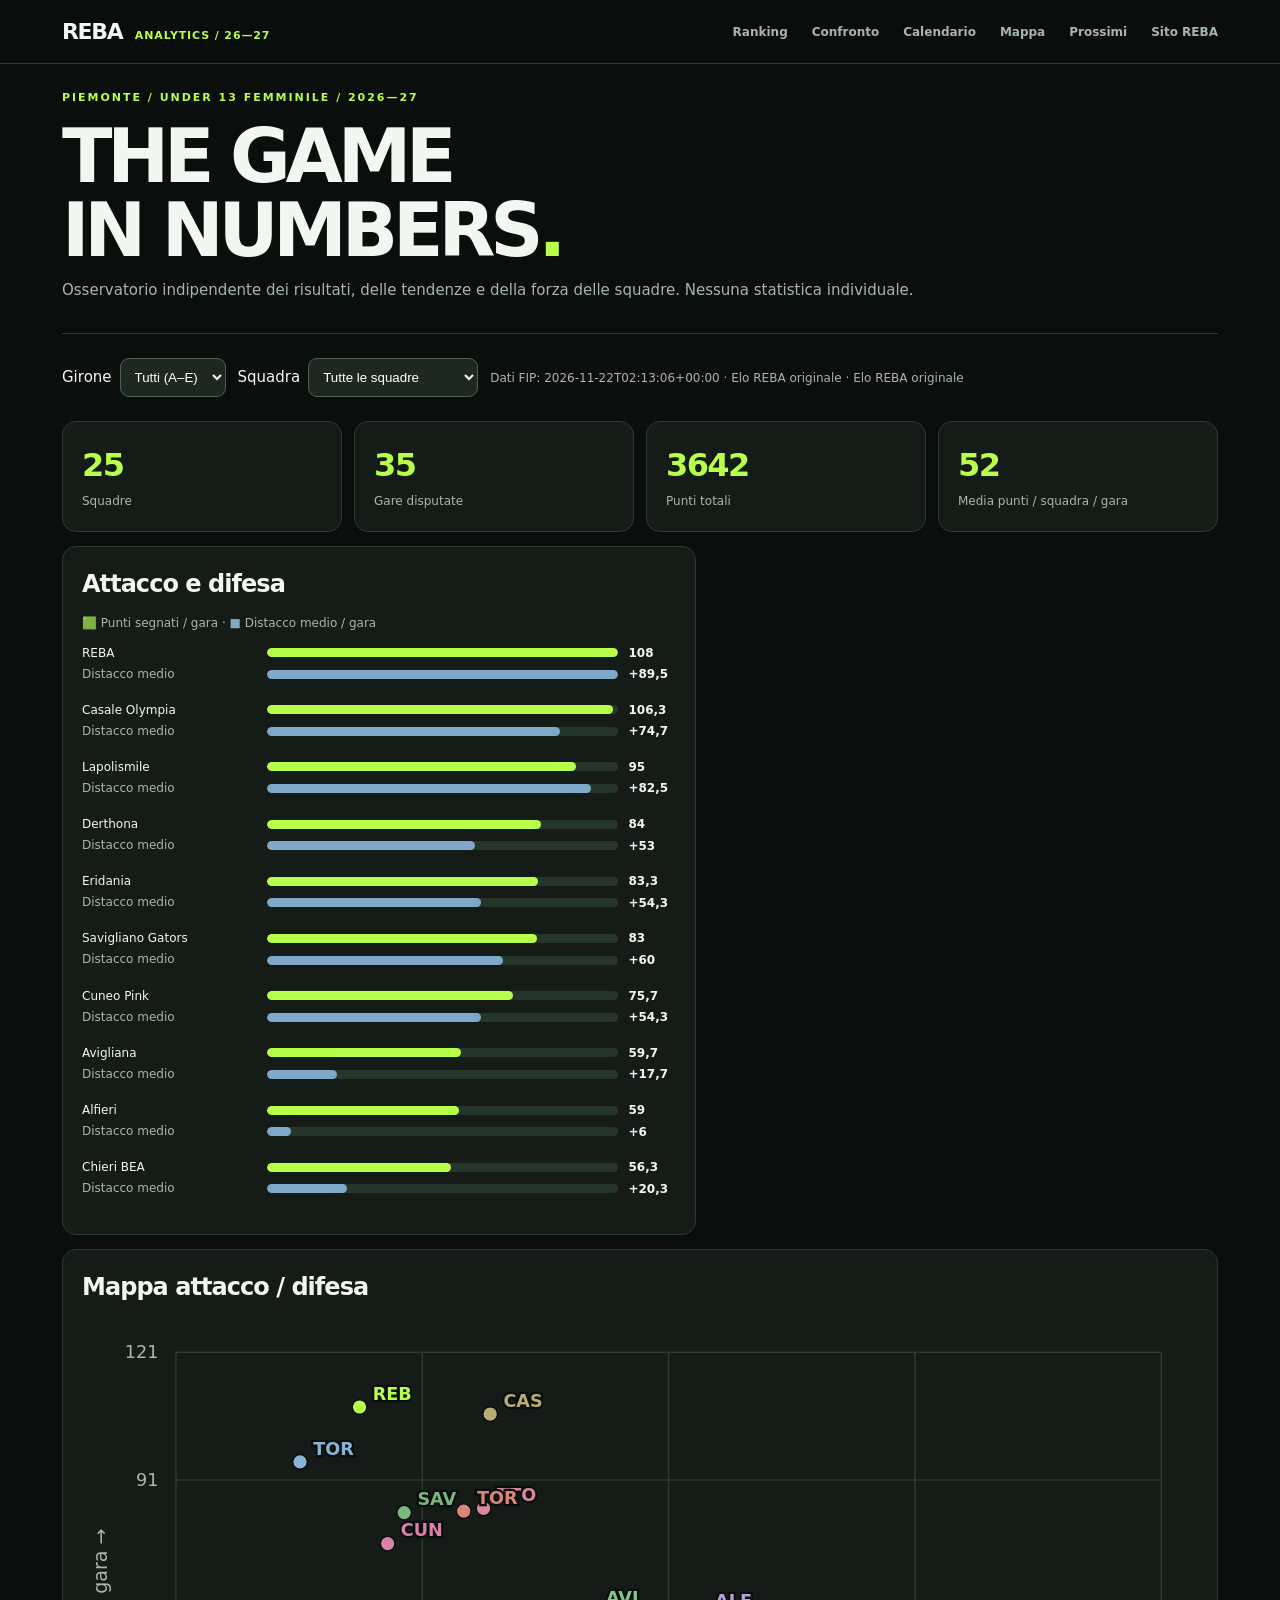
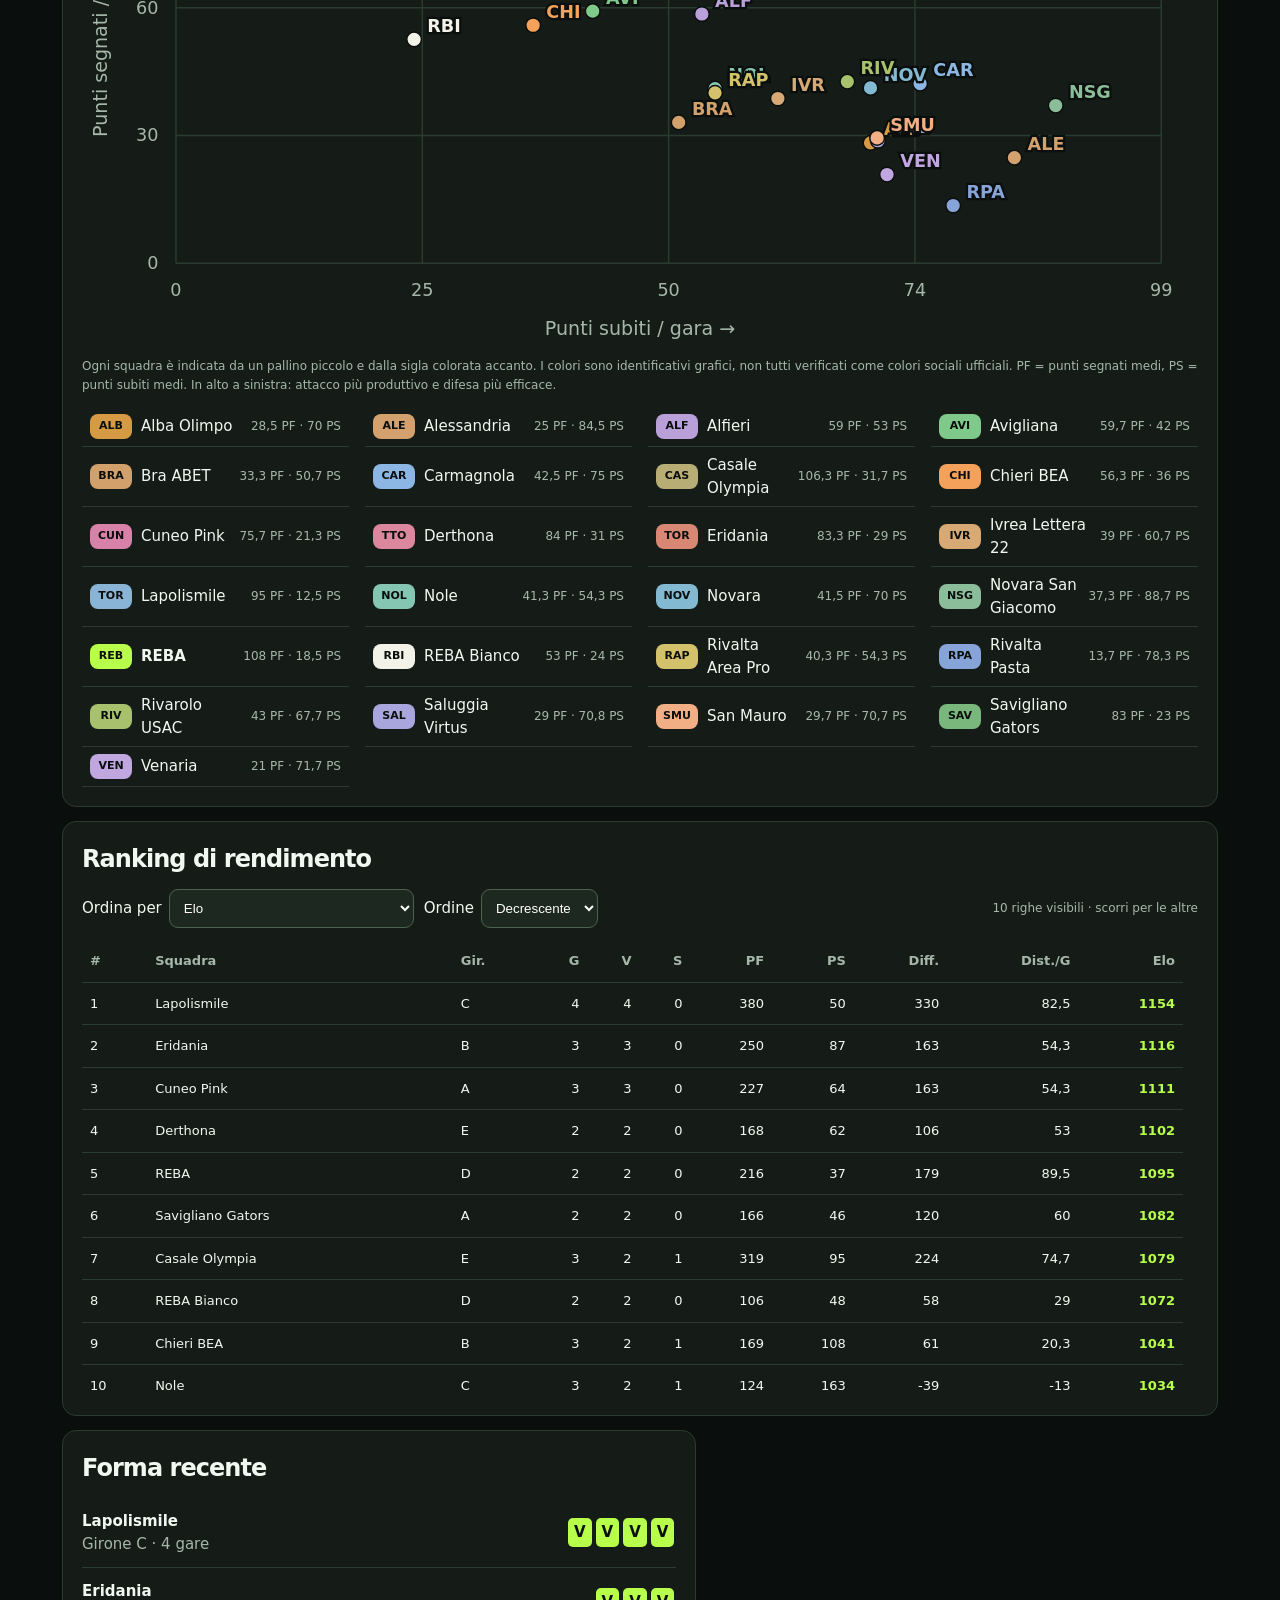
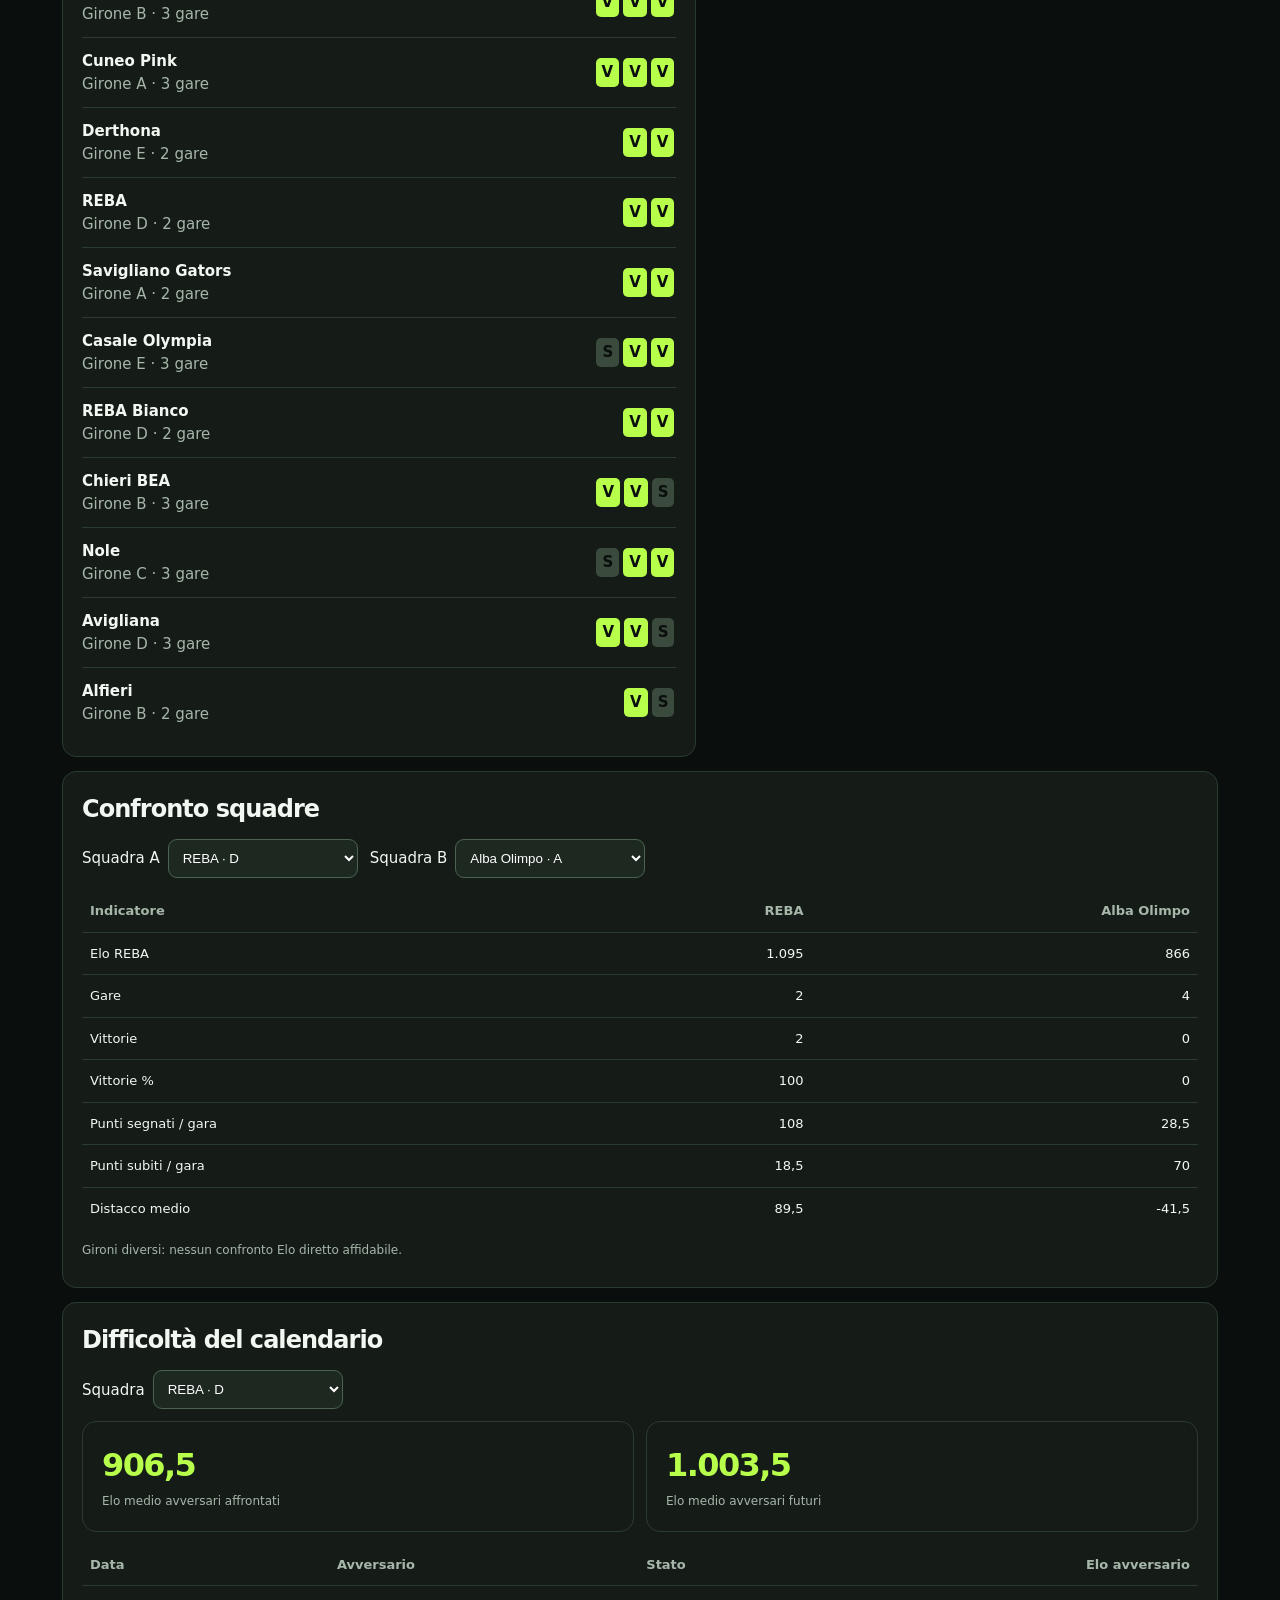
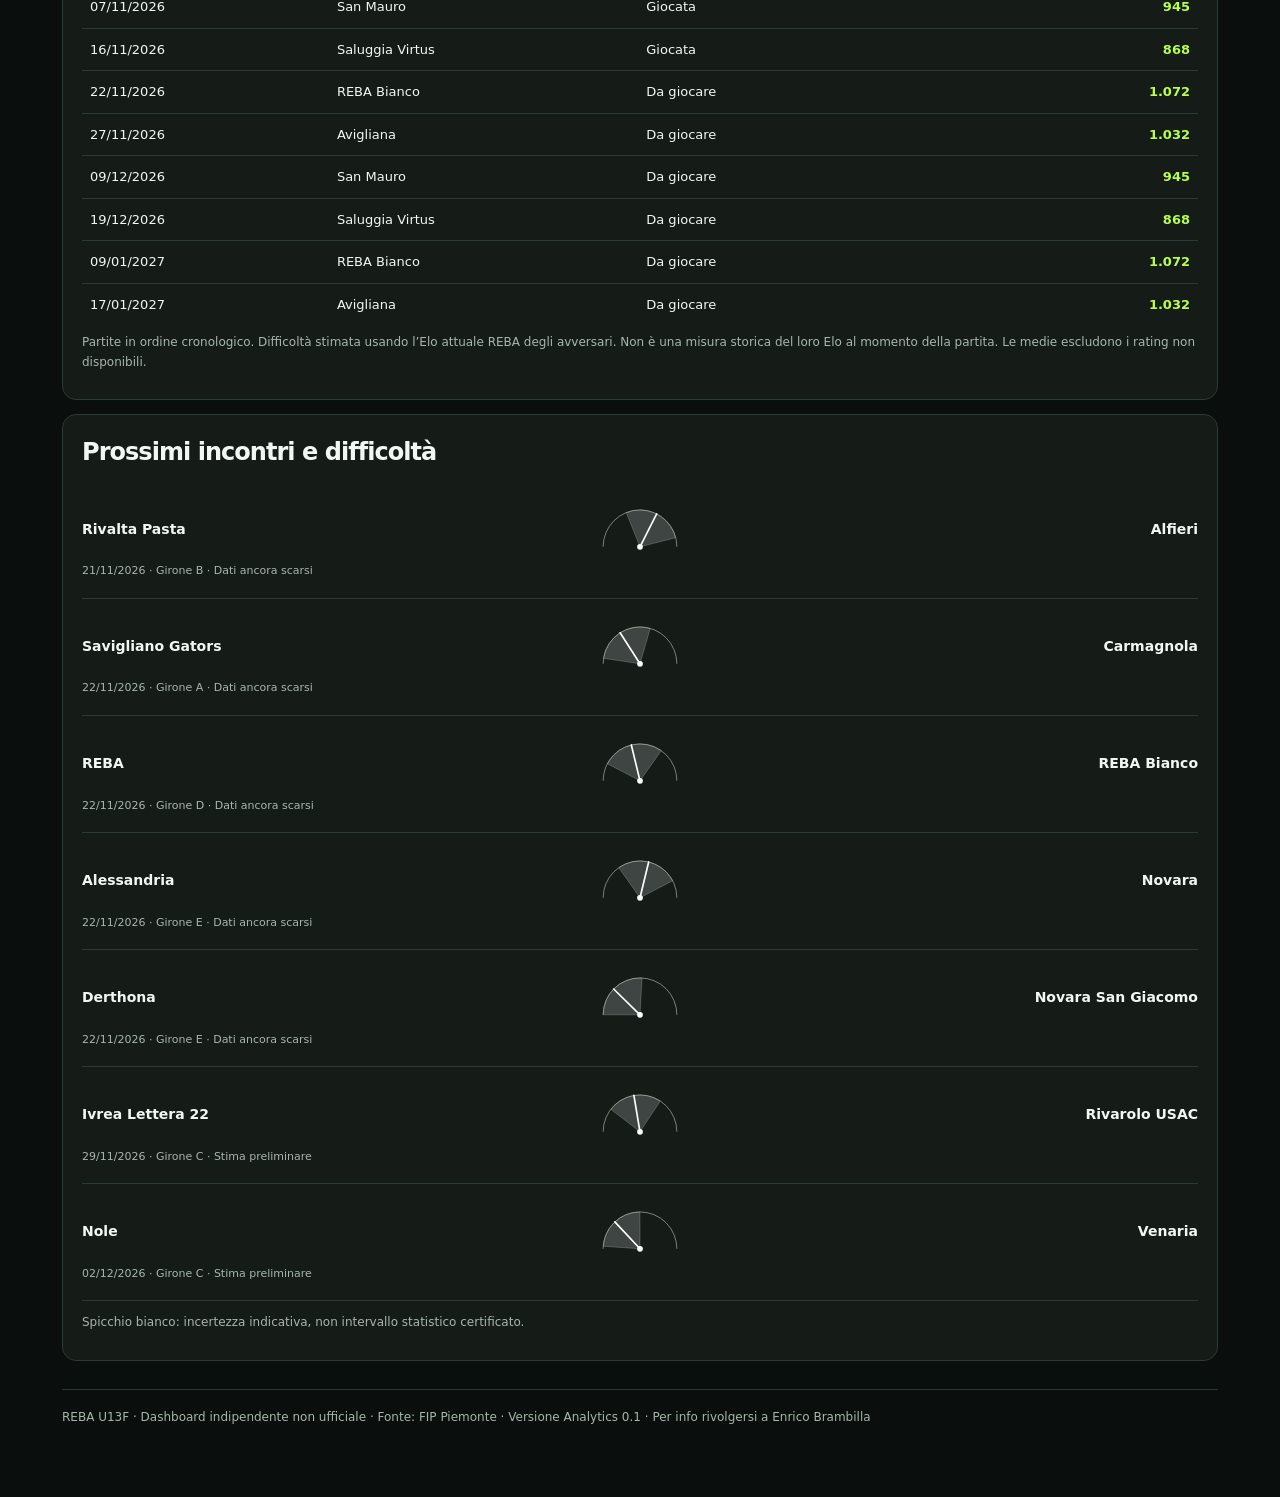
==== commit 8f37f509: "Move both attack-defense charts to top of Analytics dashboard" ====
--- a/analytics/index.html
+++ b/analytics/index.html
@@ -3,7 +3,7 @@
 <style>
 :root{color-scheme:dark;--bg:#0a0e0c;--panel:#151c18;--line:#2a3b30;--green:#b7ff4a;--muted:#a6b7aa;--text:#f2f8f1}*{box-sizing:border-box}body{margin:0;background:var(--bg);color:var(--text);font:15px/1.5 system-ui,-apple-system,Segoe UI,sans-serif}main{max-width:1200px;margin:auto;padding:26px 22px 70px}header{border-bottom:1px solid var(--line);padding-bottom:24px}small,.muted{color:var(--muted)}.eyebrow{color:var(--green);letter-spacing:.18em;font-size:11px;font-weight:800}h1{font-size:clamp(38px,7vw,74px);letter-spacing:-.07em;line-height:1;margin:12px 0}h2{font-size:24px;letter-spacing:-.04em;margin:0 0 12px}p{margin:8px 0}select{background:#1d2920;color:white;border:1px solid #4b6350;border-radius:9px;padding:10px;max-width:100%}.toolbar{display:flex;flex-wrap:wrap;gap:12px;align-items:center;margin:24px 0}.toolbar label{display:flex;gap:8px;align-items:center}.metrics{display:grid;grid-template-columns:repeat(4,1fr);gap:12px}.metric,.panel{background:var(--panel);border:1px solid var(--line);border-radius:14px;padding:19px}.metric strong{display:block;font-size:32px;letter-spacing:-.05em;color:var(--green)}.metric span{font-size:12px;color:var(--muted)}.grid{display:grid;grid-template-columns:1.25fr 1fr;gap:14px;margin-top:14px}.panel{overflow:hidden}.wide{grid-column:1/-1}.scroll{overflow-x:auto}table{width:100%;border-collapse:collapse;font-size:13px}th{text-align:left;color:var(--muted);font-weight:600}td,th{padding:11px 8px;border-bottom:1px solid var(--line)}td.num,th.num{text-align:right;font-variant-numeric:tabular-nums}tr:last-child td{border:0}.accent{color:var(--green);font-weight:700}.tag{font-size:11px;color:var(--green);border:1px solid #476a29;border-radius:20px;padding:3px 8px;white-space:nowrap}.barrow{display:grid;grid-template-columns:minmax(110px,1fr) 2fr 35px;gap:10px;align-items:center;margin:11px 0;font-size:12px}.bar{height:9px;background:#27362a;border-radius:9px;overflow:hidden}.bar i{display:block;background:var(--green);height:100%;border-radius:9px}.match{padding:12px 0;border-bottom:1px solid var(--line);display:grid;grid-template-columns:1fr auto;gap:12px;align-items:center}.match:last-child{border:0}.prob{font-size:22px;font-weight:800;color:var(--green)}.note{font-size:12px;color:var(--muted);line-height:1.6}.empty{padding:24px;color:var(--muted)}footer{margin-top:28px;border-top:1px solid var(--line);padding-top:18px;font-size:12px;color:var(--muted)}@media(max-width:750px){.metrics{grid-template-columns:repeat(2,1fr)}.grid{grid-template-columns:1fr}.wide{grid-column:auto}main{padding:20px 14px 50px}.metric strong{font-size:26px}} 
 .ranking-viewport{max-height:456px;overflow:auto;scrollbar-gutter:stable}.ranking-viewport thead th{position:sticky;top:0;background:var(--panel);z-index:2}.rank-controls{display:flex;gap:10px;flex-wrap:wrap;align-items:center;margin:12px 0}.rank-controls label{display:flex;align-items:center;gap:7px}.rank-controls .note{margin-left:auto}.gapbar{background:#7fa9c9!important}.negative{background:#a97575!important}.chart-legend{font-size:12px;color:var(--muted);margin:12px 0}.barrow{grid-template-columns:minmax(110px,1fr) 2fr 48px}.forecast-match{padding:18px 0;border-bottom:1px solid var(--line)}.forecast-match:last-child{border-bottom:0}.forecast-head{display:grid;grid-template-columns:minmax(0,1fr) 104px minmax(0,1fr);gap:10px;align-items:center;font-size:14px}.forecast-head .away{text-align:right}.forecast-head .versus{font-size:11px;color:var(--muted)}.forecast-track{height:17px;border-radius:12px;position:relative;background:linear-gradient(90deg,#567d40 0%,#567d40 50%,#426482 50%,#426482 100%);margin:12px 0 5px;overflow:visible}.forecast-track:before{content:"";position:absolute;left:50%;top:-5px;height:27px;border-left:1px dashed #f2f8f180;z-index:1}.forecast-band{position:absolute;top:-5px;height:27px;background:rgba(255,255,255,.22);border:1px solid rgba(255,255,255,.65);border-radius:7px;box-shadow:0 0 0 1px #0004;z-index:2}.forecast-marker{position:absolute;top:-8px;width:5px;height:33px;border-radius:3px;background:#fff;box-shadow:0 0 0 2px #0a0e0c,0 0 8px #fff8;transform:translateX(-50%);z-index:3}.forecast-legend{display:flex;justify-content:space-between;gap:12px;font-size:12px;color:var(--muted)}.forecast-note{font-size:11px;color:var(--muted);margin-top:5px}@media(max-width:600px){.forecast-head{font-size:12px;gap:6px;grid-template-columns:minmax(0,1fr) 78px minmax(0,1fr)}.forecast-track{margin-top:15px}}
-.topnav{position:sticky;top:0;z-index:30;display:flex;align-items:center;justify-content:space-between;gap:18px;padding:15px max(22px,calc((100vw - 1156px)/2));background:#0a0e0cf2;border-bottom:1px solid var(--line);backdrop-filter:blur(12px)}.topnav .brand{color:var(--text);text-decoration:none;font-size:22px;font-weight:900;letter-spacing:-.06em;white-space:nowrap}.topnav .brand span{color:var(--green);font-size:11px;letter-spacing:.08em;margin-left:6px}.topnav nav{display:flex;gap:clamp(10px,2vw,24px);align-items:center;overflow-x:auto;scrollbar-width:none}.topnav nav a{color:var(--muted);font-size:12px;font-weight:700;text-decoration:none;white-space:nowrap}.topnav nav a:hover,.topnav nav a:focus{color:var(--green)}.grid>article{scroll-margin-top:90px}@media(max-width:650px){.topnav{padding:12px 14px;gap:12px}.topnav .brand{font-size:18px}.topnav .brand span{font-size:9px;margin-left:3px}.topnav nav{gap:13px}.topnav nav a{font-size:11px}}</style></head><body><div class="topnav"><a href="#home" class="brand">REBA <span>ANALYTICS / 26—27</span></a><nav aria-label="Navigazione Analytics"><a href="#ranking-section">Ranking</a><a href="#confronto">Confronto</a><a href="#calendario">Calendario</a><a href="#mappa">Mappa</a><a href="#prossimi">Prossimi</a><a href="../">Sito REBA</a></nav></div><main><header id="home"><div class="eyebrow">PIEMONTE / UNDER 13 FEMMINILE / 2026—27</div><h1>THE GAME<br>IN NUMBERS<span style="color:var(--green)">.</span></h1><p class="muted">Osservatorio indipendente dei risultati, delle tendenze e della forza delle squadre. Nessuna statistica individuale.</p></header><div class="toolbar"><label>Girone <select id="group"><option value="ALL">Tutti (A–E)</option><option>A</option><option>B</option><option>C</option><option>D</option><option>E</option></select></label><label>Squadra <select id="team"><option value="ALL">Tutte le squadre</option></select></label><span id="stamp" class="muted" style="font-size:12px"></span></div><section class="metrics" id="metrics"></section><section class="grid"><article class="panel wide" id="ranking-section"><h2>Ranking di rendimento</h2><div class="rank-controls"><label>Ordina per <select id="rankSort"><option value="elo">Elo</option><option value="winrate">% vittorie</option><option value="wins">Vittorie</option><option value="played">Partite</option><option value="pfavg">Punti segnati / gara</option><option value="paavg">Punti subiti / gara (meno è meglio)</option><option value="gapavg">Distacco medio</option><option value="diff">Differenza punti</option><option value="name">Nome</option></select></label><label>Ordine <select id="rankDir"><option value="desc">Decrescente</option><option value="asc">Crescente</option></select></label><span class="note">10 righe visibili · scorri per le altre</span></div><div class="scroll ranking-viewport" id="ranking"></div></article><article class="panel"><h2>Attacco e difesa</h2><div id="attack"></div></article><article class="panel"><h2>Forma recente</h2><div id="form"></div></article><article class="panel wide" id="confronto"><h2>Confronto squadre</h2><div class="toolbar" style="margin:12px 0"><label>Squadra A <select id="compareA"></select></label><label>Squadra B <select id="compareB"></select></label></div><div id="comparison" class="scroll"></div></article><article class="panel wide" id="calendario"><h2>Difficoltà del calendario</h2><div class="toolbar" style="margin:12px 0"><label>Squadra <select id="difficultyTeam"></select></label></div><div id="difficulty"></div></article><article class="panel wide" id="mappa"><h2>Mappa attacco / difesa</h2><div id="scatter"></div></article><article class="panel wide" id="prossimi"><h2>Prossimi incontri e difficoltà</h2><div id="future"></div></article></section><footer>REBA U13F · Dashboard indipendente non ufficiale · Fonte: FIP Piemonte · <span class="site-version">Versione Analytics 0.1</span> · Per info rivolgersi a Enrico Brambilla</footer></main>
+.topnav{position:sticky;top:0;z-index:30;display:flex;align-items:center;justify-content:space-between;gap:18px;padding:15px max(22px,calc((100vw - 1156px)/2));background:#0a0e0cf2;border-bottom:1px solid var(--line);backdrop-filter:blur(12px)}.topnav .brand{color:var(--text);text-decoration:none;font-size:22px;font-weight:900;letter-spacing:-.06em;white-space:nowrap}.topnav .brand span{color:var(--green);font-size:11px;letter-spacing:.08em;margin-left:6px}.topnav nav{display:flex;gap:clamp(10px,2vw,24px);align-items:center;overflow-x:auto;scrollbar-width:none}.topnav nav a{color:var(--muted);font-size:12px;font-weight:700;text-decoration:none;white-space:nowrap}.topnav nav a:hover,.topnav nav a:focus{color:var(--green)}.grid>article{scroll-margin-top:90px}@media(max-width:650px){.topnav{padding:12px 14px;gap:12px}.topnav .brand{font-size:18px}.topnav .brand span{font-size:9px;margin-left:3px}.topnav nav{gap:13px}.topnav nav a{font-size:11px}}</style></head><body><div class="topnav"><a href="#home" class="brand">REBA <span>ANALYTICS / 26—27</span></a><nav aria-label="Navigazione Analytics"><a href="#ranking-section">Ranking</a><a href="#confronto">Confronto</a><a href="#calendario">Calendario</a><a href="#mappa">Mappa</a><a href="#prossimi">Prossimi</a><a href="../">Sito REBA</a></nav></div><main><header id="home"><div class="eyebrow">PIEMONTE / UNDER 13 FEMMINILE / 2026—27</div><h1>THE GAME<br>IN NUMBERS<span style="color:var(--green)">.</span></h1><p class="muted">Osservatorio indipendente dei risultati, delle tendenze e della forza delle squadre. Nessuna statistica individuale.</p></header><div class="toolbar"><label>Girone <select id="group"><option value="ALL">Tutti (A–E)</option><option>A</option><option>B</option><option>C</option><option>D</option><option>E</option></select></label><label>Squadra <select id="team"><option value="ALL">Tutte le squadre</option></select></label><span id="stamp" class="muted" style="font-size:12px"></span></div><section class="metrics" id="metrics"></section><section class="grid"><article class="panel"><h2>Attacco e difesa</h2><div id="attack"></div></article><article class="panel wide" id="mappa"><h2>Mappa attacco / difesa</h2><div id="scatter"></div></article><article class="panel wide" id="ranking-section"><h2>Ranking di rendimento</h2><div class="rank-controls"><label>Ordina per <select id="rankSort"><option value="elo">Elo</option><option value="winrate">% vittorie</option><option value="wins">Vittorie</option><option value="played">Partite</option><option value="pfavg">Punti segnati / gara</option><option value="paavg">Punti subiti / gara (meno è meglio)</option><option value="gapavg">Distacco medio</option><option value="diff">Differenza punti</option><option value="name">Nome</option></select></label><label>Ordine <select id="rankDir"><option value="desc">Decrescente</option><option value="asc">Crescente</option></select></label><span class="note">10 righe visibili · scorri per le altre</span></div><div class="scroll ranking-viewport" id="ranking"></div></article><article class="panel"><h2>Forma recente</h2><div id="form"></div></article><article class="panel wide" id="confronto"><h2>Confronto squadre</h2><div class="toolbar" style="margin:12px 0"><label>Squadra A <select id="compareA"></select></label><label>Squadra B <select id="compareB"></select></label></div><div id="comparison" class="scroll"></div></article><article class="panel wide" id="calendario"><h2>Difficoltà del calendario</h2><div class="toolbar" style="margin:12px 0"><label>Squadra <select id="difficultyTeam"></select></label></div><div id="difficulty"></div></article><article class="panel wide" id="prossimi"><h2>Prossimi incontri e difficoltà</h2><div id="future"></div></article></section><footer>REBA U13F · Dashboard indipendente non ufficiale · Fonte: FIP Piemonte · <span class="site-version">Versione Analytics 0.1</span> · Per info rivolgersi a Enrico Brambilla</footer></main>
 <script>
 'use strict';
 const DATA='../data/campionato.json', $=id=>document.getElementById(id), esc=s=>String(s).replace(/[&<>"']/g,c=>({'&':'&amp;','<':'&lt;','>':'&gt;','"':'&quot;',"'":'&#39;'}[c])),date=s=>{let a=(s||'').split('/');return a.length===3?new Date(+a[2],+a[1]-1,+a[0]).getTime():0};
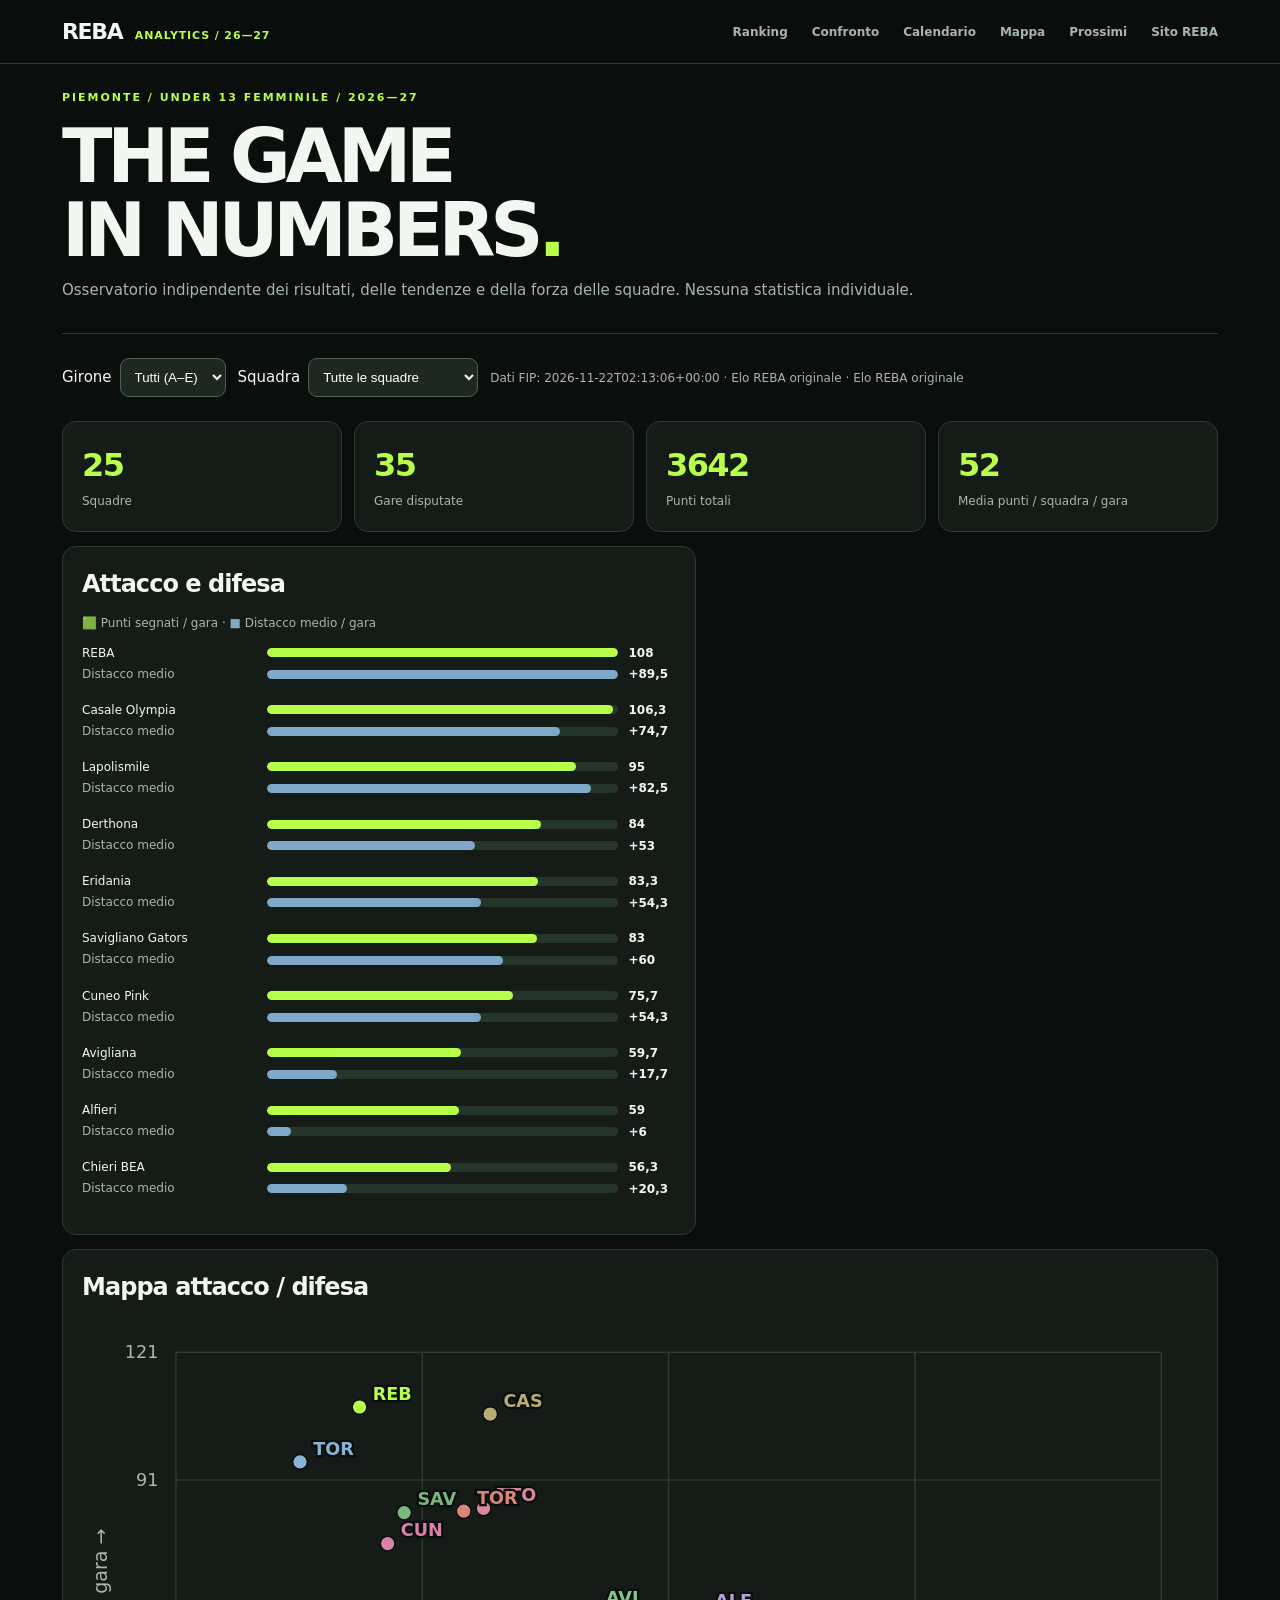
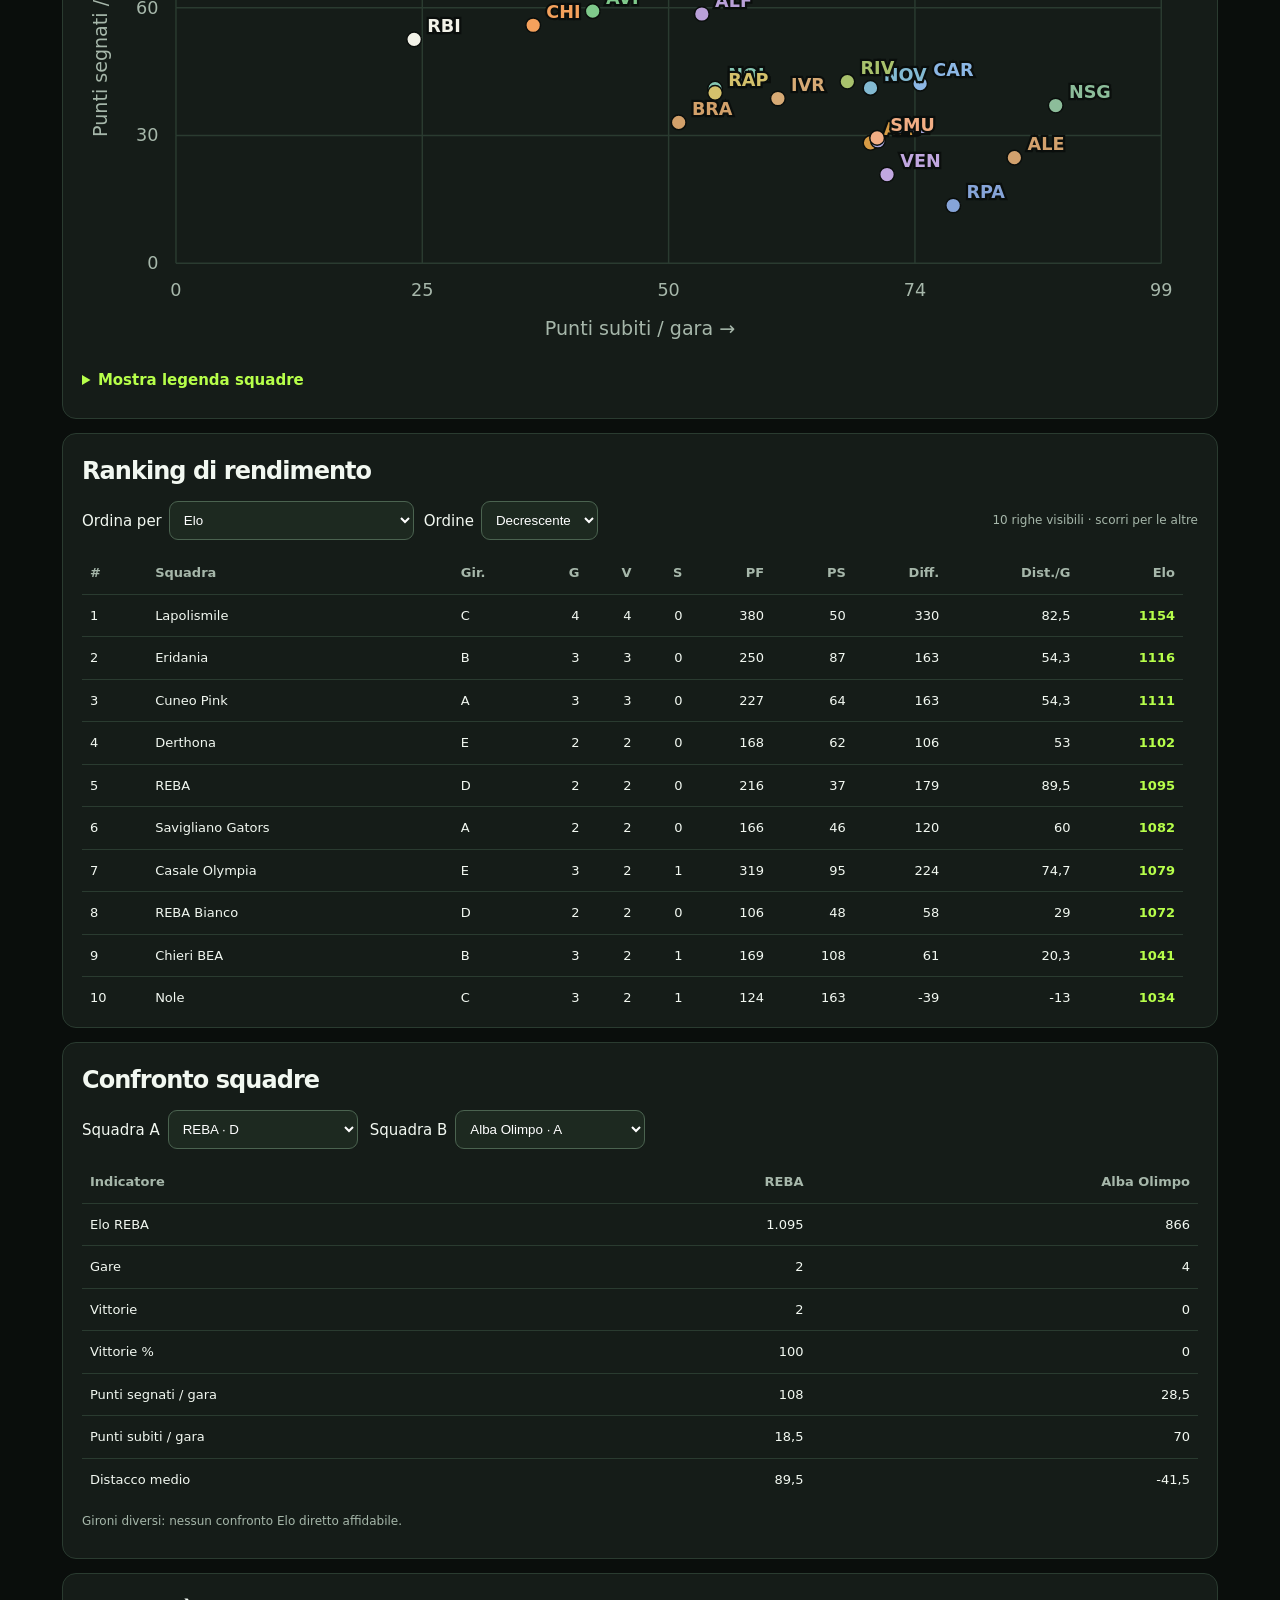
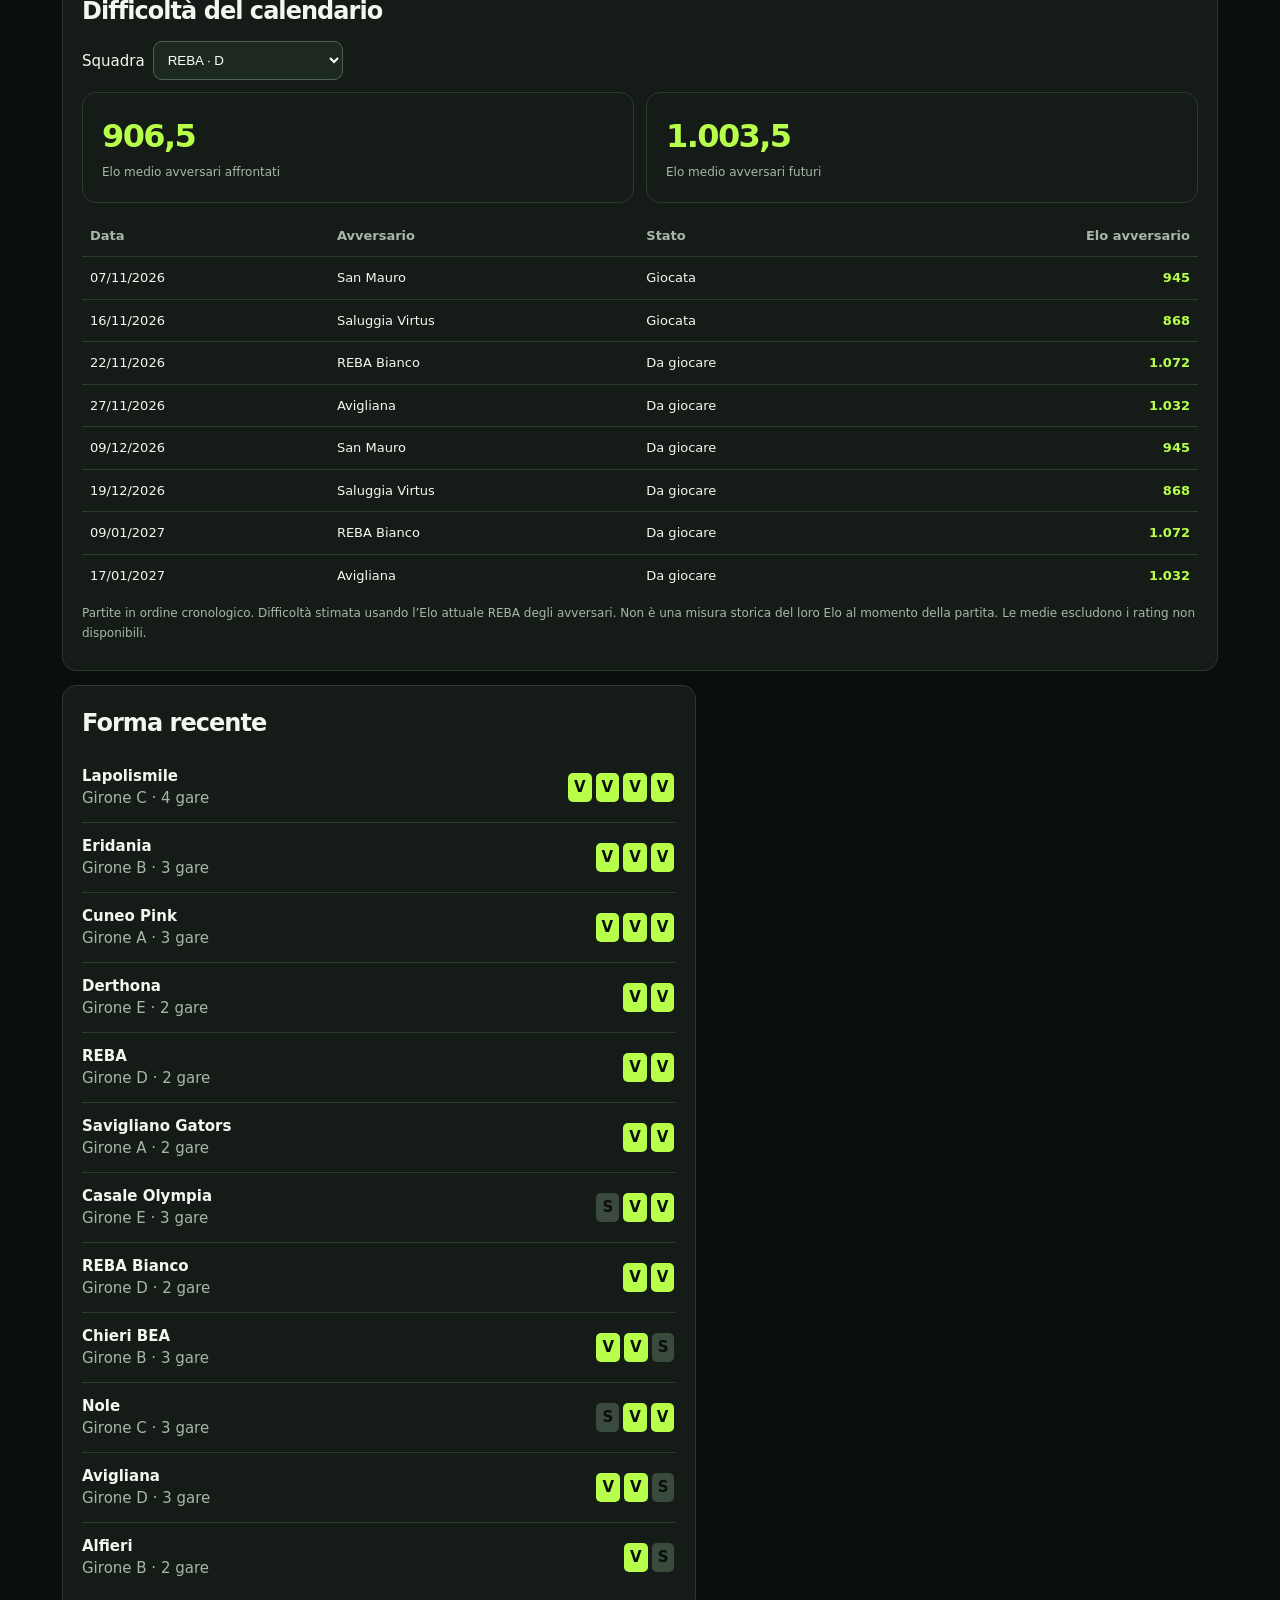
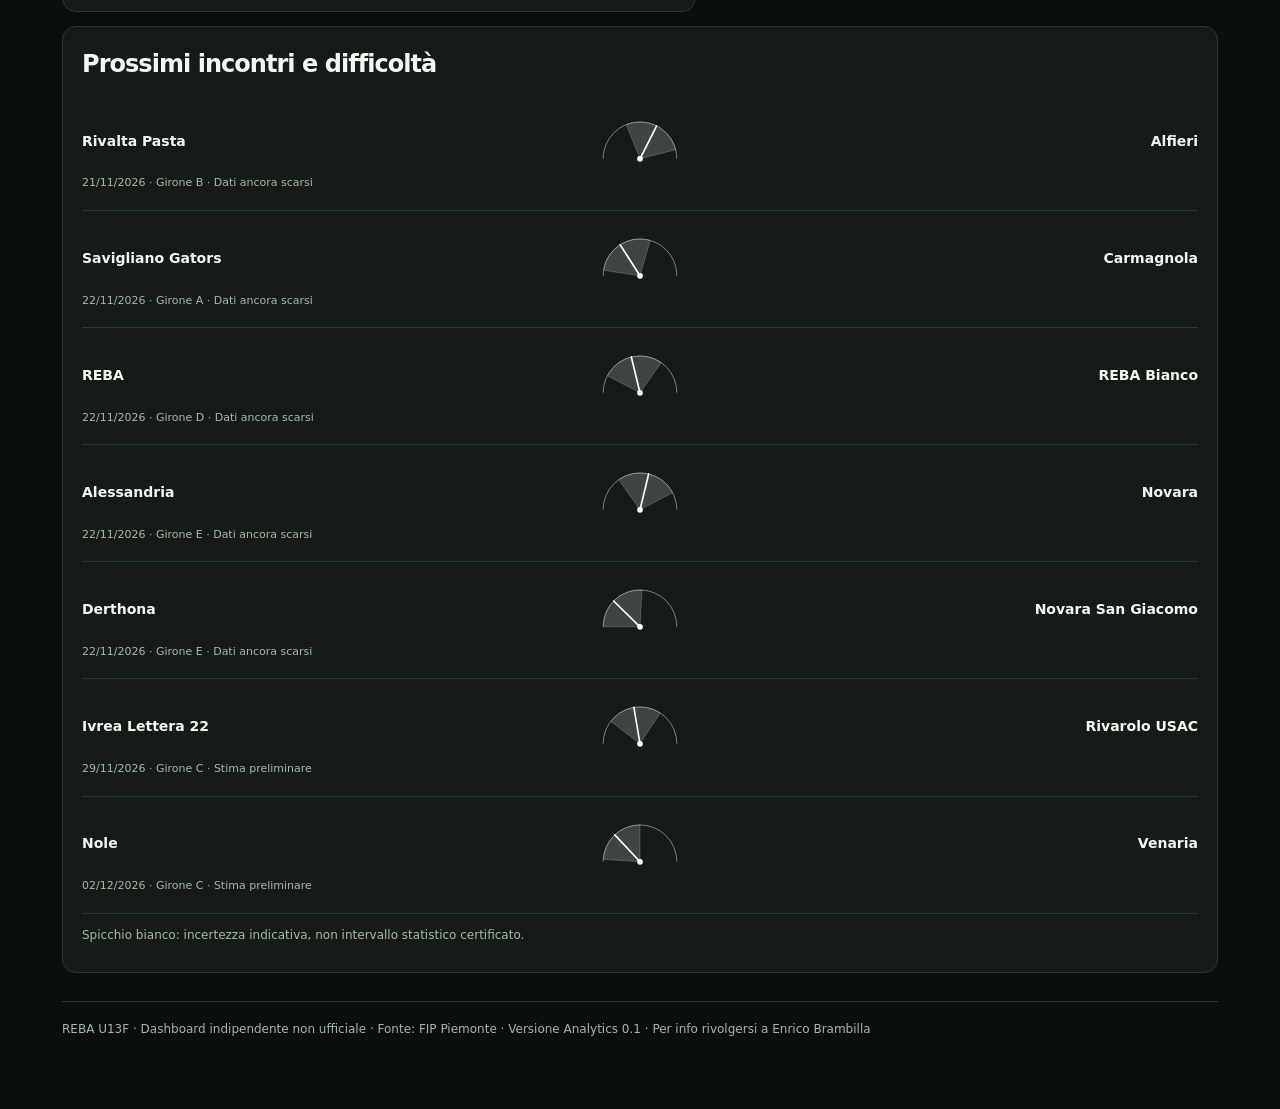
==== commit b91664ee: "Order main Analytics sections ranking, comparison, then calendar after charts" ====
--- a/analytics/index.html
+++ b/analytics/index.html
@@ -3,7 +3,7 @@
 <style>
 :root{color-scheme:dark;--bg:#0a0e0c;--panel:#151c18;--line:#2a3b30;--green:#b7ff4a;--muted:#a6b7aa;--text:#f2f8f1}*{box-sizing:border-box}body{margin:0;background:var(--bg);color:var(--text);font:15px/1.5 system-ui,-apple-system,Segoe UI,sans-serif}main{max-width:1200px;margin:auto;padding:26px 22px 70px}header{border-bottom:1px solid var(--line);padding-bottom:24px}small,.muted{color:var(--muted)}.eyebrow{color:var(--green);letter-spacing:.18em;font-size:11px;font-weight:800}h1{font-size:clamp(38px,7vw,74px);letter-spacing:-.07em;line-height:1;margin:12px 0}h2{font-size:24px;letter-spacing:-.04em;margin:0 0 12px}p{margin:8px 0}select{background:#1d2920;color:white;border:1px solid #4b6350;border-radius:9px;padding:10px;max-width:100%}.toolbar{display:flex;flex-wrap:wrap;gap:12px;align-items:center;margin:24px 0}.toolbar label{display:flex;gap:8px;align-items:center}.metrics{display:grid;grid-template-columns:repeat(4,1fr);gap:12px}.metric,.panel{background:var(--panel);border:1px solid var(--line);border-radius:14px;padding:19px}.metric strong{display:block;font-size:32px;letter-spacing:-.05em;color:var(--green)}.metric span{font-size:12px;color:var(--muted)}.grid{display:grid;grid-template-columns:1.25fr 1fr;gap:14px;margin-top:14px}.panel{overflow:hidden}.wide{grid-column:1/-1}.scroll{overflow-x:auto}table{width:100%;border-collapse:collapse;font-size:13px}th{text-align:left;color:var(--muted);font-weight:600}td,th{padding:11px 8px;border-bottom:1px solid var(--line)}td.num,th.num{text-align:right;font-variant-numeric:tabular-nums}tr:last-child td{border:0}.accent{color:var(--green);font-weight:700}.tag{font-size:11px;color:var(--green);border:1px solid #476a29;border-radius:20px;padding:3px 8px;white-space:nowrap}.barrow{display:grid;grid-template-columns:minmax(110px,1fr) 2fr 35px;gap:10px;align-items:center;margin:11px 0;font-size:12px}.bar{height:9px;background:#27362a;border-radius:9px;overflow:hidden}.bar i{display:block;background:var(--green);height:100%;border-radius:9px}.match{padding:12px 0;border-bottom:1px solid var(--line);display:grid;grid-template-columns:1fr auto;gap:12px;align-items:center}.match:last-child{border:0}.prob{font-size:22px;font-weight:800;color:var(--green)}.note{font-size:12px;color:var(--muted);line-height:1.6}.empty{padding:24px;color:var(--muted)}footer{margin-top:28px;border-top:1px solid var(--line);padding-top:18px;font-size:12px;color:var(--muted)}@media(max-width:750px){.metrics{grid-template-columns:repeat(2,1fr)}.grid{grid-template-columns:1fr}.wide{grid-column:auto}main{padding:20px 14px 50px}.metric strong{font-size:26px}} 
 .ranking-viewport{max-height:456px;overflow:auto;scrollbar-gutter:stable}.ranking-viewport thead th{position:sticky;top:0;background:var(--panel);z-index:2}.rank-controls{display:flex;gap:10px;flex-wrap:wrap;align-items:center;margin:12px 0}.rank-controls label{display:flex;align-items:center;gap:7px}.rank-controls .note{margin-left:auto}.gapbar{background:#7fa9c9!important}.negative{background:#a97575!important}.chart-legend{font-size:12px;color:var(--muted);margin:12px 0}.barrow{grid-template-columns:minmax(110px,1fr) 2fr 48px}.forecast-match{padding:18px 0;border-bottom:1px solid var(--line)}.forecast-match:last-child{border-bottom:0}.forecast-head{display:grid;grid-template-columns:minmax(0,1fr) 104px minmax(0,1fr);gap:10px;align-items:center;font-size:14px}.forecast-head .away{text-align:right}.forecast-head .versus{font-size:11px;color:var(--muted)}.forecast-track{height:17px;border-radius:12px;position:relative;background:linear-gradient(90deg,#567d40 0%,#567d40 50%,#426482 50%,#426482 100%);margin:12px 0 5px;overflow:visible}.forecast-track:before{content:"";position:absolute;left:50%;top:-5px;height:27px;border-left:1px dashed #f2f8f180;z-index:1}.forecast-band{position:absolute;top:-5px;height:27px;background:rgba(255,255,255,.22);border:1px solid rgba(255,255,255,.65);border-radius:7px;box-shadow:0 0 0 1px #0004;z-index:2}.forecast-marker{position:absolute;top:-8px;width:5px;height:33px;border-radius:3px;background:#fff;box-shadow:0 0 0 2px #0a0e0c,0 0 8px #fff8;transform:translateX(-50%);z-index:3}.forecast-legend{display:flex;justify-content:space-between;gap:12px;font-size:12px;color:var(--muted)}.forecast-note{font-size:11px;color:var(--muted);margin-top:5px}@media(max-width:600px){.forecast-head{font-size:12px;gap:6px;grid-template-columns:minmax(0,1fr) 78px minmax(0,1fr)}.forecast-track{margin-top:15px}}
-.topnav{position:sticky;top:0;z-index:30;display:flex;align-items:center;justify-content:space-between;gap:18px;padding:15px max(22px,calc((100vw - 1156px)/2));background:#0a0e0cf2;border-bottom:1px solid var(--line);backdrop-filter:blur(12px)}.topnav .brand{color:var(--text);text-decoration:none;font-size:22px;font-weight:900;letter-spacing:-.06em;white-space:nowrap}.topnav .brand span{color:var(--green);font-size:11px;letter-spacing:.08em;margin-left:6px}.topnav nav{display:flex;gap:clamp(10px,2vw,24px);align-items:center;overflow-x:auto;scrollbar-width:none}.topnav nav a{color:var(--muted);font-size:12px;font-weight:700;text-decoration:none;white-space:nowrap}.topnav nav a:hover,.topnav nav a:focus{color:var(--green)}.grid>article{scroll-margin-top:90px}@media(max-width:650px){.topnav{padding:12px 14px;gap:12px}.topnav .brand{font-size:18px}.topnav .brand span{font-size:9px;margin-left:3px}.topnav nav{gap:13px}.topnav nav a{font-size:11px}}</style></head><body><div class="topnav"><a href="#home" class="brand">REBA <span>ANALYTICS / 26—27</span></a><nav aria-label="Navigazione Analytics"><a href="#ranking-section">Ranking</a><a href="#confronto">Confronto</a><a href="#calendario">Calendario</a><a href="#mappa">Mappa</a><a href="#prossimi">Prossimi</a><a href="../">Sito REBA</a></nav></div><main><header id="home"><div class="eyebrow">PIEMONTE / UNDER 13 FEMMINILE / 2026—27</div><h1>THE GAME<br>IN NUMBERS<span style="color:var(--green)">.</span></h1><p class="muted">Osservatorio indipendente dei risultati, delle tendenze e della forza delle squadre. Nessuna statistica individuale.</p></header><div class="toolbar"><label>Girone <select id="group"><option value="ALL">Tutti (A–E)</option><option>A</option><option>B</option><option>C</option><option>D</option><option>E</option></select></label><label>Squadra <select id="team"><option value="ALL">Tutte le squadre</option></select></label><span id="stamp" class="muted" style="font-size:12px"></span></div><section class="metrics" id="metrics"></section><section class="grid"><article class="panel"><h2>Attacco e difesa</h2><div id="attack"></div></article><article class="panel wide" id="mappa"><h2>Mappa attacco / difesa</h2><div id="scatter"></div></article><article class="panel wide" id="ranking-section"><h2>Ranking di rendimento</h2><div class="rank-controls"><label>Ordina per <select id="rankSort"><option value="elo">Elo</option><option value="winrate">% vittorie</option><option value="wins">Vittorie</option><option value="played">Partite</option><option value="pfavg">Punti segnati / gara</option><option value="paavg">Punti subiti / gara (meno è meglio)</option><option value="gapavg">Distacco medio</option><option value="diff">Differenza punti</option><option value="name">Nome</option></select></label><label>Ordine <select id="rankDir"><option value="desc">Decrescente</option><option value="asc">Crescente</option></select></label><span class="note">10 righe visibili · scorri per le altre</span></div><div class="scroll ranking-viewport" id="ranking"></div></article><article class="panel"><h2>Forma recente</h2><div id="form"></div></article><article class="panel wide" id="confronto"><h2>Confronto squadre</h2><div class="toolbar" style="margin:12px 0"><label>Squadra A <select id="compareA"></select></label><label>Squadra B <select id="compareB"></select></label></div><div id="comparison" class="scroll"></div></article><article class="panel wide" id="calendario"><h2>Difficoltà del calendario</h2><div class="toolbar" style="margin:12px 0"><label>Squadra <select id="difficultyTeam"></select></label></div><div id="difficulty"></div></article><article class="panel wide" id="prossimi"><h2>Prossimi incontri e difficoltà</h2><div id="future"></div></article></section><footer>REBA U13F · Dashboard indipendente non ufficiale · Fonte: FIP Piemonte · <span class="site-version">Versione Analytics 0.1</span> · Per info rivolgersi a Enrico Brambilla</footer></main>
+.topnav{position:sticky;top:0;z-index:30;display:flex;align-items:center;justify-content:space-between;gap:18px;padding:15px max(22px,calc((100vw - 1156px)/2));background:#0a0e0cf2;border-bottom:1px solid var(--line);backdrop-filter:blur(12px)}.topnav .brand{color:var(--text);text-decoration:none;font-size:22px;font-weight:900;letter-spacing:-.06em;white-space:nowrap}.topnav .brand span{color:var(--green);font-size:11px;letter-spacing:.08em;margin-left:6px}.topnav nav{display:flex;gap:clamp(10px,2vw,24px);align-items:center;overflow-x:auto;scrollbar-width:none}.topnav nav a{color:var(--muted);font-size:12px;font-weight:700;text-decoration:none;white-space:nowrap}.topnav nav a:hover,.topnav nav a:focus{color:var(--green)}.grid>article{scroll-margin-top:90px}@media(max-width:650px){.topnav{padding:12px 14px;gap:12px}.topnav .brand{font-size:18px}.topnav .brand span{font-size:9px;margin-left:3px}.topnav nav{gap:13px}.topnav nav a{font-size:11px}}</style></head><body><div class="topnav"><a href="#home" class="brand">REBA <span>ANALYTICS / 26—27</span></a><nav aria-label="Navigazione Analytics"><a href="#ranking-section">Ranking</a><a href="#confronto">Confronto</a><a href="#calendario">Calendario</a><a href="#mappa">Mappa</a><a href="#prossimi">Prossimi</a><a href="../">Sito REBA</a></nav></div><main><header id="home"><div class="eyebrow">PIEMONTE / UNDER 13 FEMMINILE / 2026—27</div><h1>THE GAME<br>IN NUMBERS<span style="color:var(--green)">.</span></h1><p class="muted">Osservatorio indipendente dei risultati, delle tendenze e della forza delle squadre. Nessuna statistica individuale.</p></header><div class="toolbar"><label>Girone <select id="group"><option value="ALL">Tutti (A–E)</option><option>A</option><option>B</option><option>C</option><option>D</option><option>E</option></select></label><label>Squadra <select id="team"><option value="ALL">Tutte le squadre</option></select></label><span id="stamp" class="muted" style="font-size:12px"></span></div><section class="metrics" id="metrics"></section><section class="grid"><article class="panel"><h2>Attacco e difesa</h2><div id="attack"></div></article><article class="panel wide" id="mappa"><h2>Mappa attacco / difesa</h2><div id="scatter"></div></article><article class="panel wide" id="ranking-section"><h2>Ranking di rendimento</h2><div class="rank-controls"><label>Ordina per <select id="rankSort"><option value="elo">Elo</option><option value="winrate">% vittorie</option><option value="wins">Vittorie</option><option value="played">Partite</option><option value="pfavg">Punti segnati / gara</option><option value="paavg">Punti subiti / gara (meno è meglio)</option><option value="gapavg">Distacco medio</option><option value="diff">Differenza punti</option><option value="name">Nome</option></select></label><label>Ordine <select id="rankDir"><option value="desc">Decrescente</option><option value="asc">Crescente</option></select></label><span class="note">10 righe visibili · scorri per le altre</span></div><div class="scroll ranking-viewport" id="ranking"></div></article><article class="panel wide" id="confronto"><h2>Confronto squadre</h2><div class="toolbar" style="margin:12px 0"><label>Squadra A <select id="compareA"></select></label><label>Squadra B <select id="compareB"></select></label></div><div id="comparison" class="scroll"></div></article><article class="panel wide" id="calendario"><h2>Difficoltà del calendario</h2><div class="toolbar" style="margin:12px 0"><label>Squadra <select id="difficultyTeam"></select></label></div><div id="difficulty"></div></article><article class="panel"><h2>Forma recente</h2><div id="form"></div></article><article class="panel wide" id="prossimi"><h2>Prossimi incontri e difficoltà</h2><div id="future"></div></article></section><footer>REBA U13F · Dashboard indipendente non ufficiale · Fonte: FIP Piemonte · <span class="site-version">Versione Analytics 0.1</span> · Per info rivolgersi a Enrico Brambilla</footer></main>
 <script>
 'use strict';
 const DATA='../data/campionato.json', $=id=>document.getElementById(id), esc=s=>String(s).replace(/[&<>"']/g,c=>({'&':'&amp;','<':'&lt;','>':'&gt;','"':'&quot;',"'":'&#39;'}[c])),date=s=>{let a=(s||'').split('/');return a.length===3?new Date(+a[2],+a[1]-1,+a[0]).getTime():0};
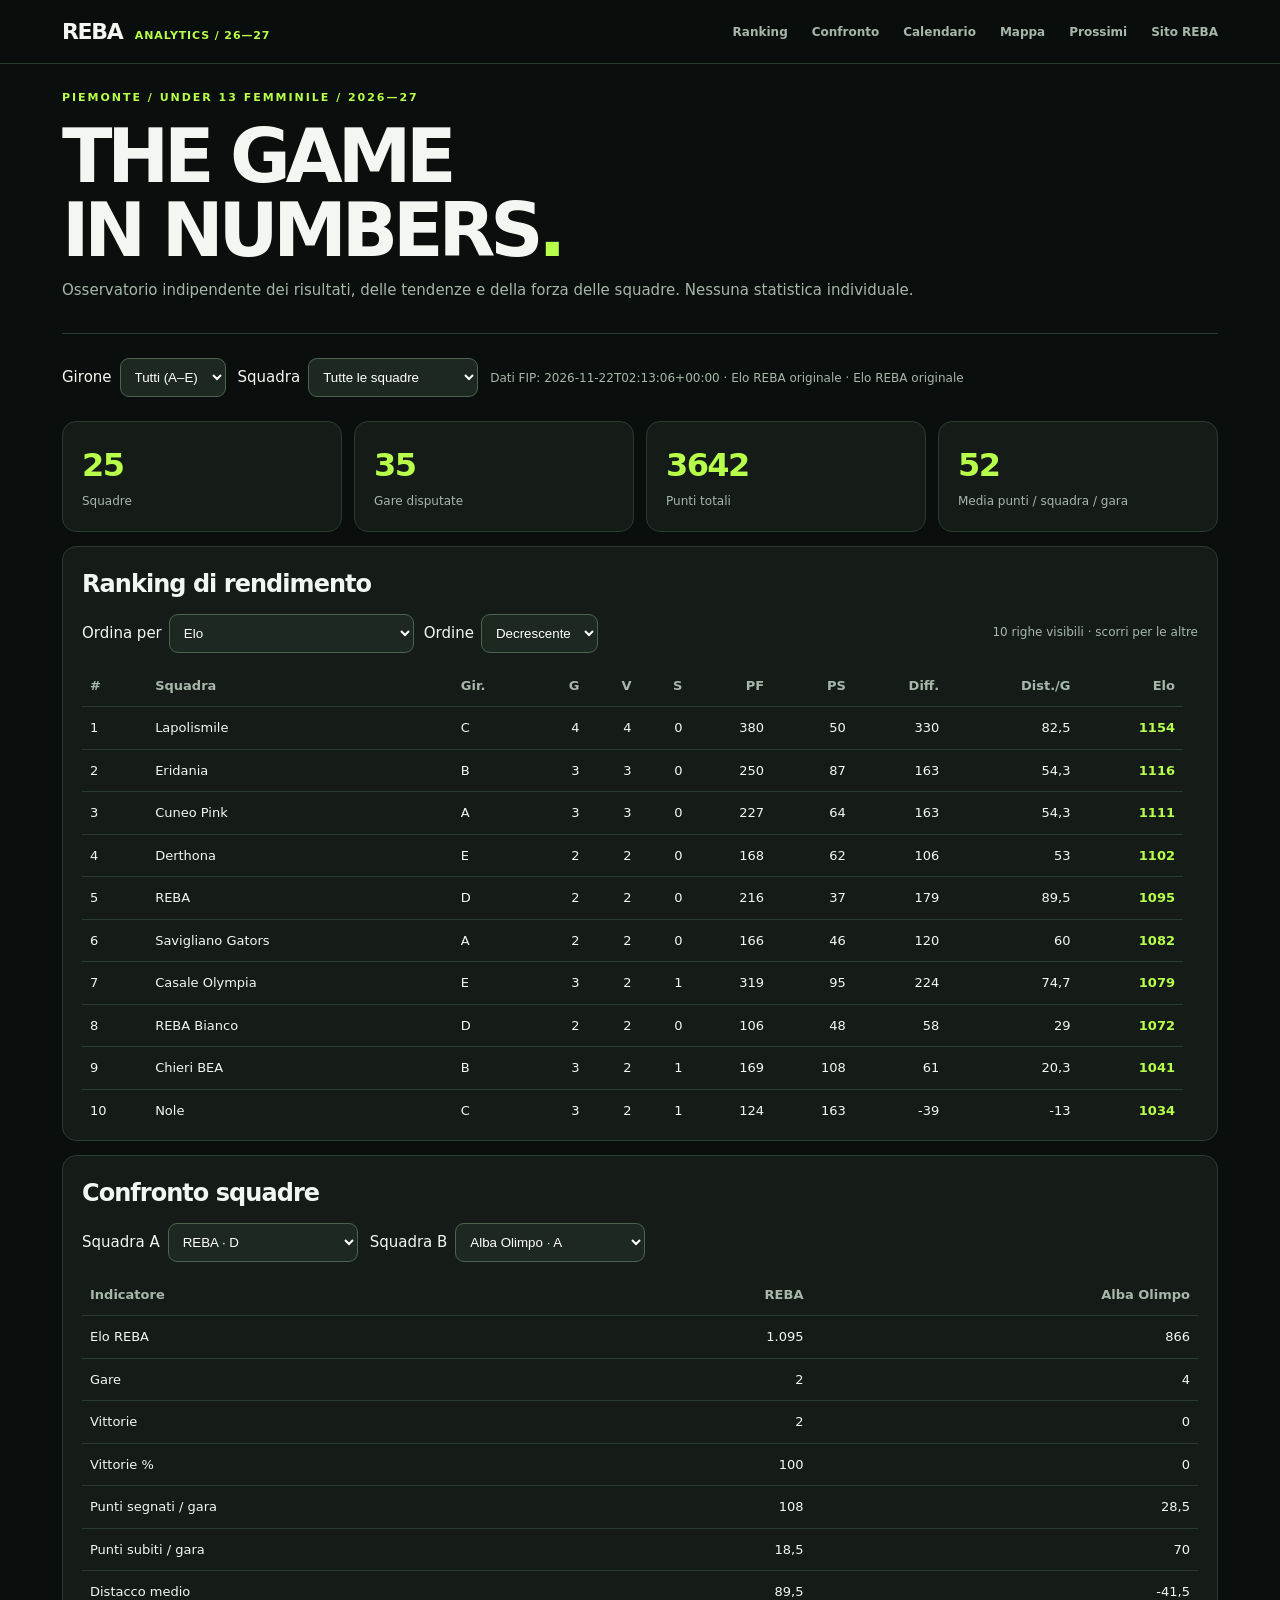
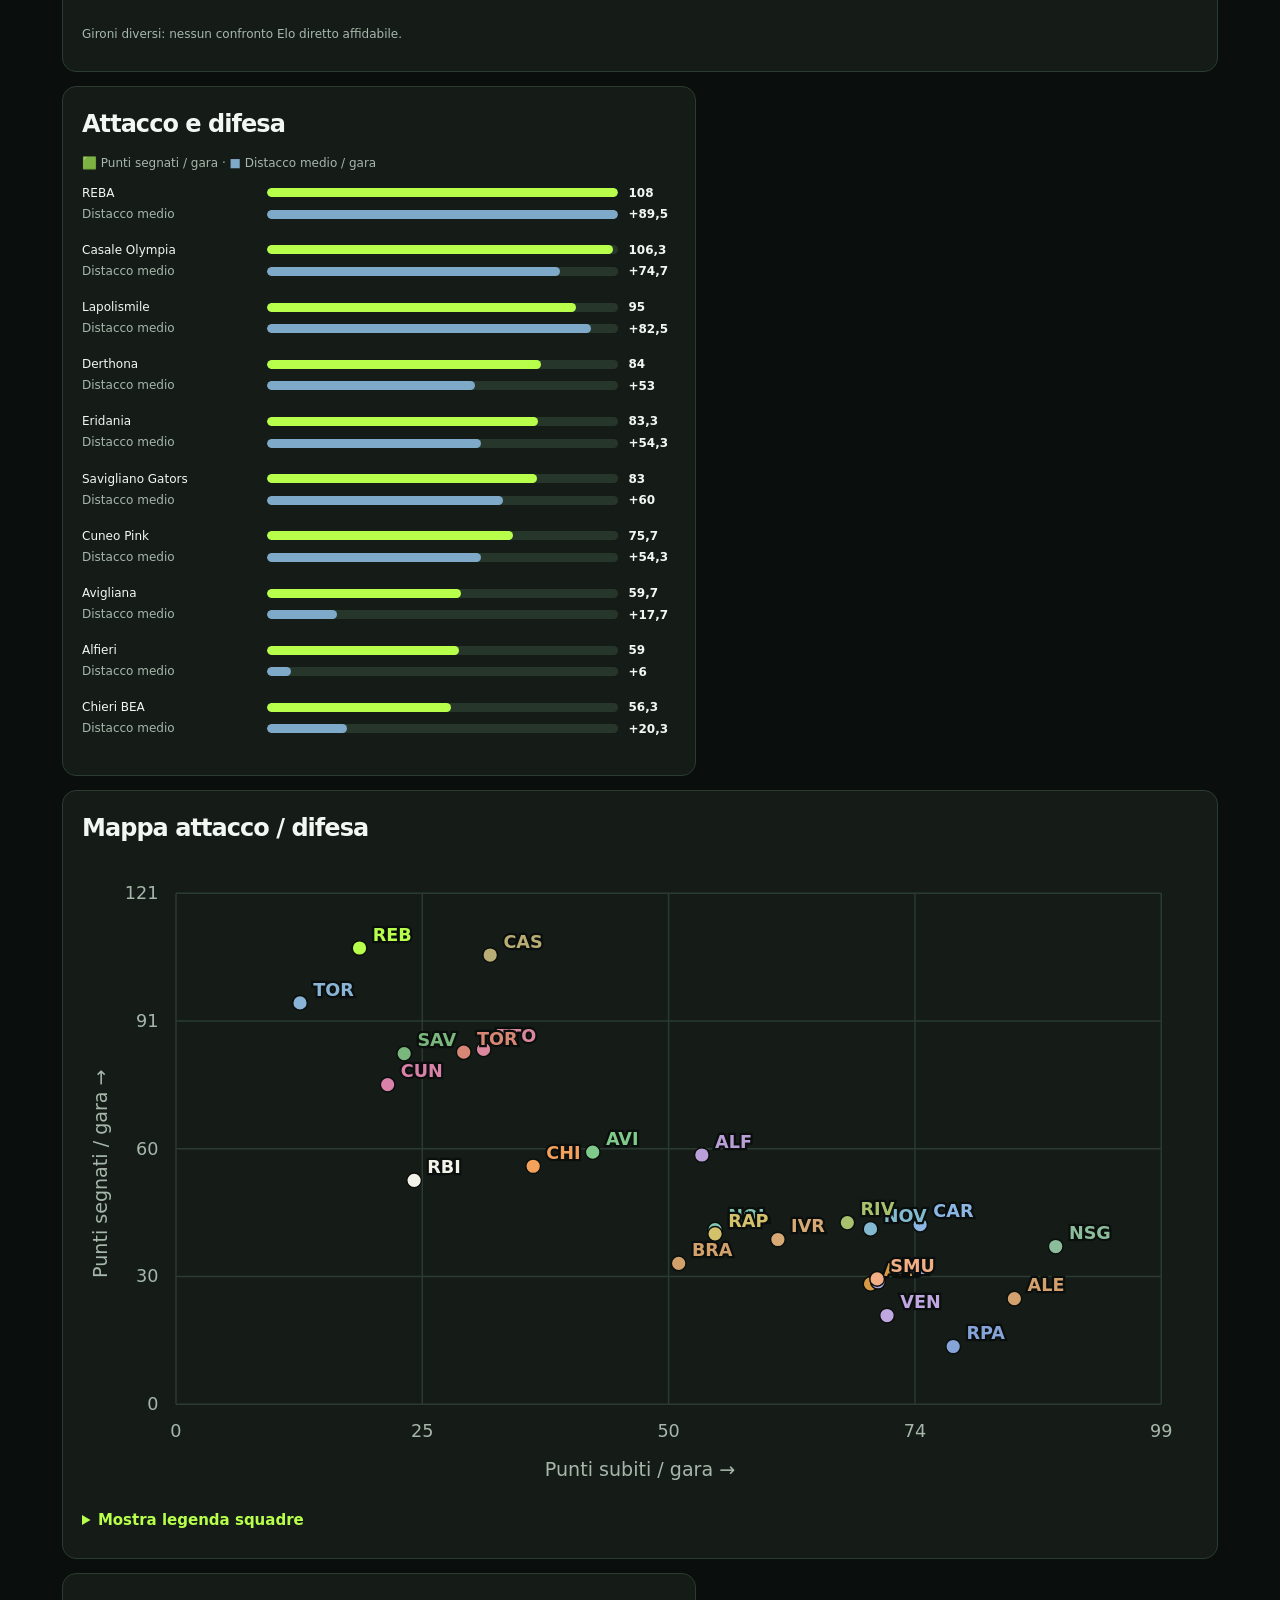
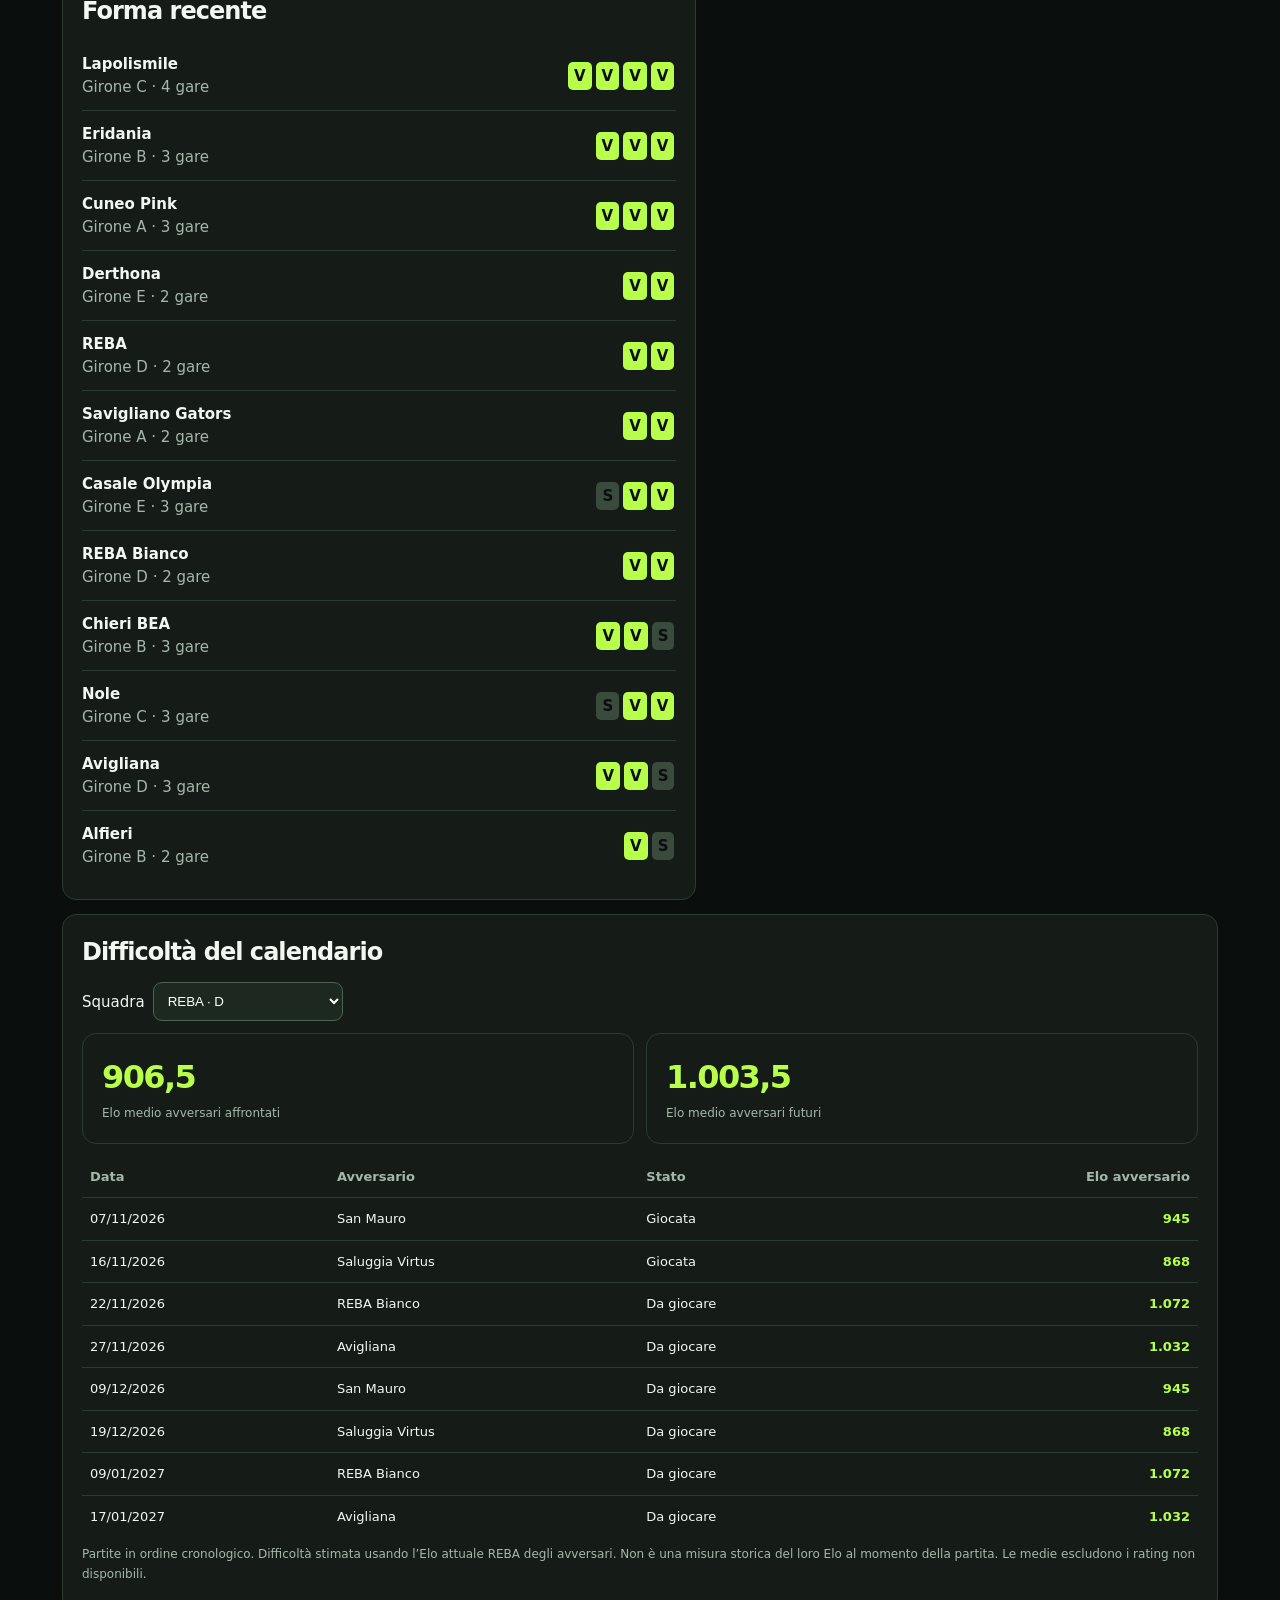
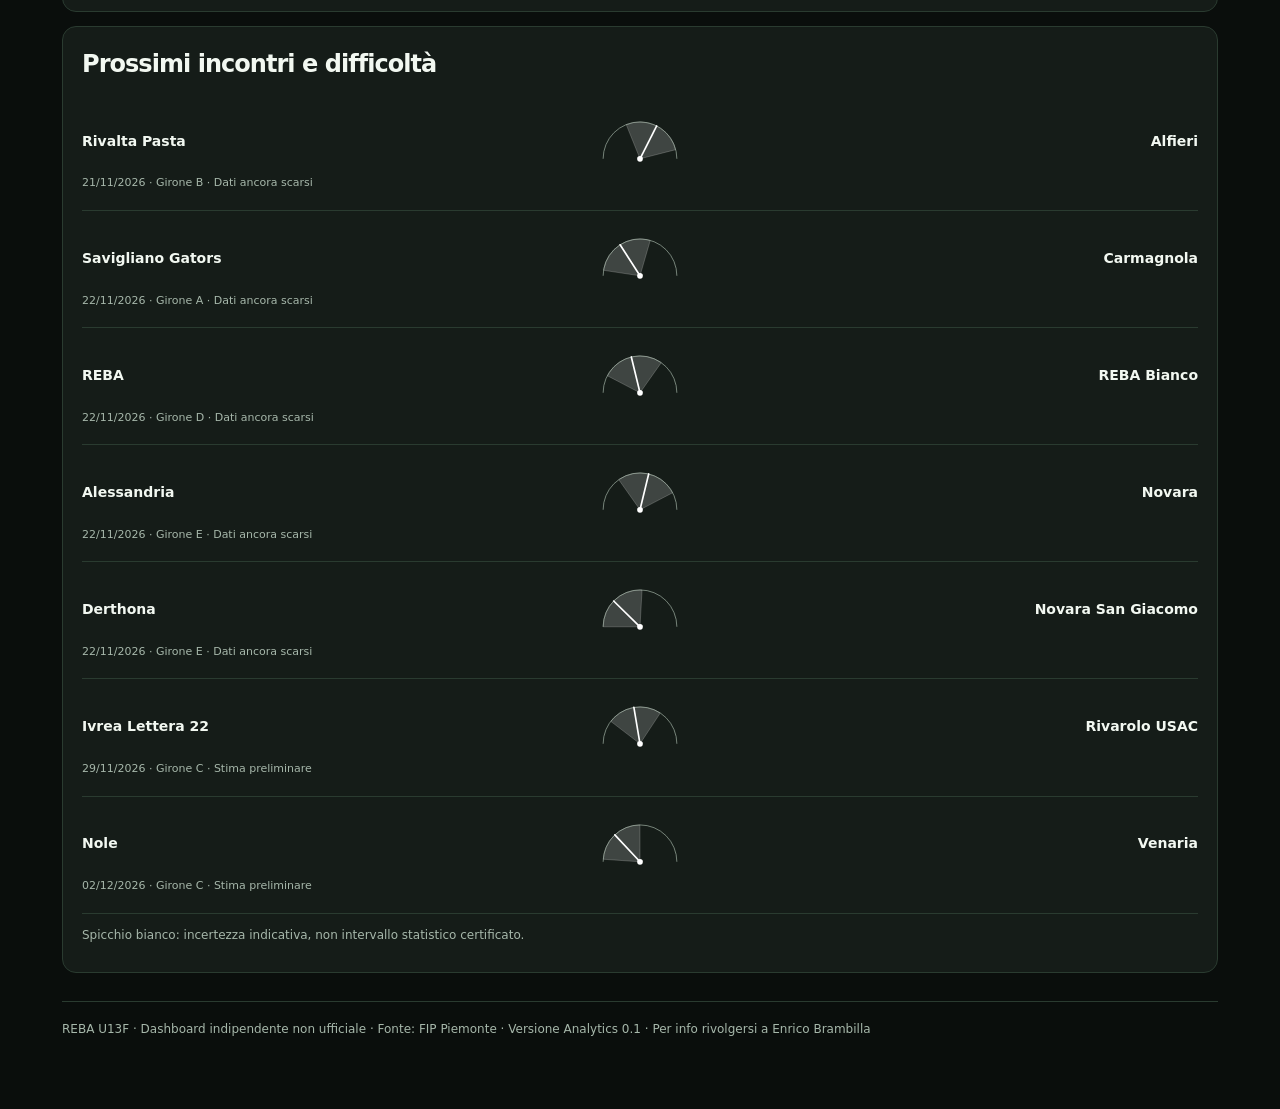
==== commit 4047edd1: "Reorder Analytics: ranking, comparison, charts, form, calendar, upcoming" ====
--- a/analytics/index.html
+++ b/analytics/index.html
@@ -3,7 +3,7 @@
 <style>
 :root{color-scheme:dark;--bg:#0a0e0c;--panel:#151c18;--line:#2a3b30;--green:#b7ff4a;--muted:#a6b7aa;--text:#f2f8f1}*{box-sizing:border-box}body{margin:0;background:var(--bg);color:var(--text);font:15px/1.5 system-ui,-apple-system,Segoe UI,sans-serif}main{max-width:1200px;margin:auto;padding:26px 22px 70px}header{border-bottom:1px solid var(--line);padding-bottom:24px}small,.muted{color:var(--muted)}.eyebrow{color:var(--green);letter-spacing:.18em;font-size:11px;font-weight:800}h1{font-size:clamp(38px,7vw,74px);letter-spacing:-.07em;line-height:1;margin:12px 0}h2{font-size:24px;letter-spacing:-.04em;margin:0 0 12px}p{margin:8px 0}select{background:#1d2920;color:white;border:1px solid #4b6350;border-radius:9px;padding:10px;max-width:100%}.toolbar{display:flex;flex-wrap:wrap;gap:12px;align-items:center;margin:24px 0}.toolbar label{display:flex;gap:8px;align-items:center}.metrics{display:grid;grid-template-columns:repeat(4,1fr);gap:12px}.metric,.panel{background:var(--panel);border:1px solid var(--line);border-radius:14px;padding:19px}.metric strong{display:block;font-size:32px;letter-spacing:-.05em;color:var(--green)}.metric span{font-size:12px;color:var(--muted)}.grid{display:grid;grid-template-columns:1.25fr 1fr;gap:14px;margin-top:14px}.panel{overflow:hidden}.wide{grid-column:1/-1}.scroll{overflow-x:auto}table{width:100%;border-collapse:collapse;font-size:13px}th{text-align:left;color:var(--muted);font-weight:600}td,th{padding:11px 8px;border-bottom:1px solid var(--line)}td.num,th.num{text-align:right;font-variant-numeric:tabular-nums}tr:last-child td{border:0}.accent{color:var(--green);font-weight:700}.tag{font-size:11px;color:var(--green);border:1px solid #476a29;border-radius:20px;padding:3px 8px;white-space:nowrap}.barrow{display:grid;grid-template-columns:minmax(110px,1fr) 2fr 35px;gap:10px;align-items:center;margin:11px 0;font-size:12px}.bar{height:9px;background:#27362a;border-radius:9px;overflow:hidden}.bar i{display:block;background:var(--green);height:100%;border-radius:9px}.match{padding:12px 0;border-bottom:1px solid var(--line);display:grid;grid-template-columns:1fr auto;gap:12px;align-items:center}.match:last-child{border:0}.prob{font-size:22px;font-weight:800;color:var(--green)}.note{font-size:12px;color:var(--muted);line-height:1.6}.empty{padding:24px;color:var(--muted)}footer{margin-top:28px;border-top:1px solid var(--line);padding-top:18px;font-size:12px;color:var(--muted)}@media(max-width:750px){.metrics{grid-template-columns:repeat(2,1fr)}.grid{grid-template-columns:1fr}.wide{grid-column:auto}main{padding:20px 14px 50px}.metric strong{font-size:26px}} 
 .ranking-viewport{max-height:456px;overflow:auto;scrollbar-gutter:stable}.ranking-viewport thead th{position:sticky;top:0;background:var(--panel);z-index:2}.rank-controls{display:flex;gap:10px;flex-wrap:wrap;align-items:center;margin:12px 0}.rank-controls label{display:flex;align-items:center;gap:7px}.rank-controls .note{margin-left:auto}.gapbar{background:#7fa9c9!important}.negative{background:#a97575!important}.chart-legend{font-size:12px;color:var(--muted);margin:12px 0}.barrow{grid-template-columns:minmax(110px,1fr) 2fr 48px}.forecast-match{padding:18px 0;border-bottom:1px solid var(--line)}.forecast-match:last-child{border-bottom:0}.forecast-head{display:grid;grid-template-columns:minmax(0,1fr) 104px minmax(0,1fr);gap:10px;align-items:center;font-size:14px}.forecast-head .away{text-align:right}.forecast-head .versus{font-size:11px;color:var(--muted)}.forecast-track{height:17px;border-radius:12px;position:relative;background:linear-gradient(90deg,#567d40 0%,#567d40 50%,#426482 50%,#426482 100%);margin:12px 0 5px;overflow:visible}.forecast-track:before{content:"";position:absolute;left:50%;top:-5px;height:27px;border-left:1px dashed #f2f8f180;z-index:1}.forecast-band{position:absolute;top:-5px;height:27px;background:rgba(255,255,255,.22);border:1px solid rgba(255,255,255,.65);border-radius:7px;box-shadow:0 0 0 1px #0004;z-index:2}.forecast-marker{position:absolute;top:-8px;width:5px;height:33px;border-radius:3px;background:#fff;box-shadow:0 0 0 2px #0a0e0c,0 0 8px #fff8;transform:translateX(-50%);z-index:3}.forecast-legend{display:flex;justify-content:space-between;gap:12px;font-size:12px;color:var(--muted)}.forecast-note{font-size:11px;color:var(--muted);margin-top:5px}@media(max-width:600px){.forecast-head{font-size:12px;gap:6px;grid-template-columns:minmax(0,1fr) 78px minmax(0,1fr)}.forecast-track{margin-top:15px}}
-.topnav{position:sticky;top:0;z-index:30;display:flex;align-items:center;justify-content:space-between;gap:18px;padding:15px max(22px,calc((100vw - 1156px)/2));background:#0a0e0cf2;border-bottom:1px solid var(--line);backdrop-filter:blur(12px)}.topnav .brand{color:var(--text);text-decoration:none;font-size:22px;font-weight:900;letter-spacing:-.06em;white-space:nowrap}.topnav .brand span{color:var(--green);font-size:11px;letter-spacing:.08em;margin-left:6px}.topnav nav{display:flex;gap:clamp(10px,2vw,24px);align-items:center;overflow-x:auto;scrollbar-width:none}.topnav nav a{color:var(--muted);font-size:12px;font-weight:700;text-decoration:none;white-space:nowrap}.topnav nav a:hover,.topnav nav a:focus{color:var(--green)}.grid>article{scroll-margin-top:90px}@media(max-width:650px){.topnav{padding:12px 14px;gap:12px}.topnav .brand{font-size:18px}.topnav .brand span{font-size:9px;margin-left:3px}.topnav nav{gap:13px}.topnav nav a{font-size:11px}}</style></head><body><div class="topnav"><a href="#home" class="brand">REBA <span>ANALYTICS / 26—27</span></a><nav aria-label="Navigazione Analytics"><a href="#ranking-section">Ranking</a><a href="#confronto">Confronto</a><a href="#calendario">Calendario</a><a href="#mappa">Mappa</a><a href="#prossimi">Prossimi</a><a href="../">Sito REBA</a></nav></div><main><header id="home"><div class="eyebrow">PIEMONTE / UNDER 13 FEMMINILE / 2026—27</div><h1>THE GAME<br>IN NUMBERS<span style="color:var(--green)">.</span></h1><p class="muted">Osservatorio indipendente dei risultati, delle tendenze e della forza delle squadre. Nessuna statistica individuale.</p></header><div class="toolbar"><label>Girone <select id="group"><option value="ALL">Tutti (A–E)</option><option>A</option><option>B</option><option>C</option><option>D</option><option>E</option></select></label><label>Squadra <select id="team"><option value="ALL">Tutte le squadre</option></select></label><span id="stamp" class="muted" style="font-size:12px"></span></div><section class="metrics" id="metrics"></section><section class="grid"><article class="panel"><h2>Attacco e difesa</h2><div id="attack"></div></article><article class="panel wide" id="mappa"><h2>Mappa attacco / difesa</h2><div id="scatter"></div></article><article class="panel wide" id="ranking-section"><h2>Ranking di rendimento</h2><div class="rank-controls"><label>Ordina per <select id="rankSort"><option value="elo">Elo</option><option value="winrate">% vittorie</option><option value="wins">Vittorie</option><option value="played">Partite</option><option value="pfavg">Punti segnati / gara</option><option value="paavg">Punti subiti / gara (meno è meglio)</option><option value="gapavg">Distacco medio</option><option value="diff">Differenza punti</option><option value="name">Nome</option></select></label><label>Ordine <select id="rankDir"><option value="desc">Decrescente</option><option value="asc">Crescente</option></select></label><span class="note">10 righe visibili · scorri per le altre</span></div><div class="scroll ranking-viewport" id="ranking"></div></article><article class="panel wide" id="confronto"><h2>Confronto squadre</h2><div class="toolbar" style="margin:12px 0"><label>Squadra A <select id="compareA"></select></label><label>Squadra B <select id="compareB"></select></label></div><div id="comparison" class="scroll"></div></article><article class="panel wide" id="calendario"><h2>Difficoltà del calendario</h2><div class="toolbar" style="margin:12px 0"><label>Squadra <select id="difficultyTeam"></select></label></div><div id="difficulty"></div></article><article class="panel"><h2>Forma recente</h2><div id="form"></div></article><article class="panel wide" id="prossimi"><h2>Prossimi incontri e difficoltà</h2><div id="future"></div></article></section><footer>REBA U13F · Dashboard indipendente non ufficiale · Fonte: FIP Piemonte · <span class="site-version">Versione Analytics 0.1</span> · Per info rivolgersi a Enrico Brambilla</footer></main>
+.topnav{position:sticky;top:0;z-index:30;display:flex;align-items:center;justify-content:space-between;gap:18px;padding:15px max(22px,calc((100vw - 1156px)/2));background:#0a0e0cf2;border-bottom:1px solid var(--line);backdrop-filter:blur(12px)}.topnav .brand{color:var(--text);text-decoration:none;font-size:22px;font-weight:900;letter-spacing:-.06em;white-space:nowrap}.topnav .brand span{color:var(--green);font-size:11px;letter-spacing:.08em;margin-left:6px}.topnav nav{display:flex;gap:clamp(10px,2vw,24px);align-items:center;overflow-x:auto;scrollbar-width:none}.topnav nav a{color:var(--muted);font-size:12px;font-weight:700;text-decoration:none;white-space:nowrap}.topnav nav a:hover,.topnav nav a:focus{color:var(--green)}.grid>article{scroll-margin-top:90px}@media(max-width:650px){.topnav{padding:12px 14px;gap:12px}.topnav .brand{font-size:18px}.topnav .brand span{font-size:9px;margin-left:3px}.topnav nav{gap:13px}.topnav nav a{font-size:11px}}</style></head><body><div class="topnav"><a href="#home" class="brand">REBA <span>ANALYTICS / 26—27</span></a><nav aria-label="Navigazione Analytics"><a href="#ranking-section">Ranking</a><a href="#confronto">Confronto</a><a href="#calendario">Calendario</a><a href="#mappa">Mappa</a><a href="#prossimi">Prossimi</a><a href="../">Sito REBA</a></nav></div><main><header id="home"><div class="eyebrow">PIEMONTE / UNDER 13 FEMMINILE / 2026—27</div><h1>THE GAME<br>IN NUMBERS<span style="color:var(--green)">.</span></h1><p class="muted">Osservatorio indipendente dei risultati, delle tendenze e della forza delle squadre. Nessuna statistica individuale.</p></header><div class="toolbar"><label>Girone <select id="group"><option value="ALL">Tutti (A–E)</option><option>A</option><option>B</option><option>C</option><option>D</option><option>E</option></select></label><label>Squadra <select id="team"><option value="ALL">Tutte le squadre</option></select></label><span id="stamp" class="muted" style="font-size:12px"></span></div><section class="metrics" id="metrics"></section><section class="grid"><article class="panel wide" id="ranking-section"><h2>Ranking di rendimento</h2><div class="rank-controls"><label>Ordina per <select id="rankSort"><option value="elo">Elo</option><option value="winrate">% vittorie</option><option value="wins">Vittorie</option><option value="played">Partite</option><option value="pfavg">Punti segnati / gara</option><option value="paavg">Punti subiti / gara (meno è meglio)</option><option value="gapavg">Distacco medio</option><option value="diff">Differenza punti</option><option value="name">Nome</option></select></label><label>Ordine <select id="rankDir"><option value="desc">Decrescente</option><option value="asc">Crescente</option></select></label><span class="note">10 righe visibili · scorri per le altre</span></div><div class="scroll ranking-viewport" id="ranking"></div></article><article class="panel wide" id="confronto"><h2>Confronto squadre</h2><div class="toolbar" style="margin:12px 0"><label>Squadra A <select id="compareA"></select></label><label>Squadra B <select id="compareB"></select></label></div><div id="comparison" class="scroll"></div></article><article class="panel"><h2>Attacco e difesa</h2><div id="attack"></div></article><article class="panel wide" id="mappa"><h2>Mappa attacco / difesa</h2><div id="scatter"></div></article><article class="panel"><h2>Forma recente</h2><div id="form"></div></article><article class="panel wide" id="calendario"><h2>Difficoltà del calendario</h2><div class="toolbar" style="margin:12px 0"><label>Squadra <select id="difficultyTeam"></select></label></div><div id="difficulty"></div></article><article class="panel wide" id="prossimi"><h2>Prossimi incontri e difficoltà</h2><div id="future"></div></article></section><footer>REBA U13F · Dashboard indipendente non ufficiale · Fonte: FIP Piemonte · <span class="site-version">Versione Analytics 0.1</span> · Per info rivolgersi a Enrico Brambilla</footer></main>
 <script>
 'use strict';
 const DATA='../data/campionato.json', $=id=>document.getElementById(id), esc=s=>String(s).replace(/[&<>"']/g,c=>({'&':'&amp;','<':'&lt;','>':'&gt;','"':'&quot;',"'":'&#39;'}[c])),date=s=>{let a=(s||'').split('/');return a.length===3?new Date(+a[2],+a[1]-1,+a[0]).getTime():0};
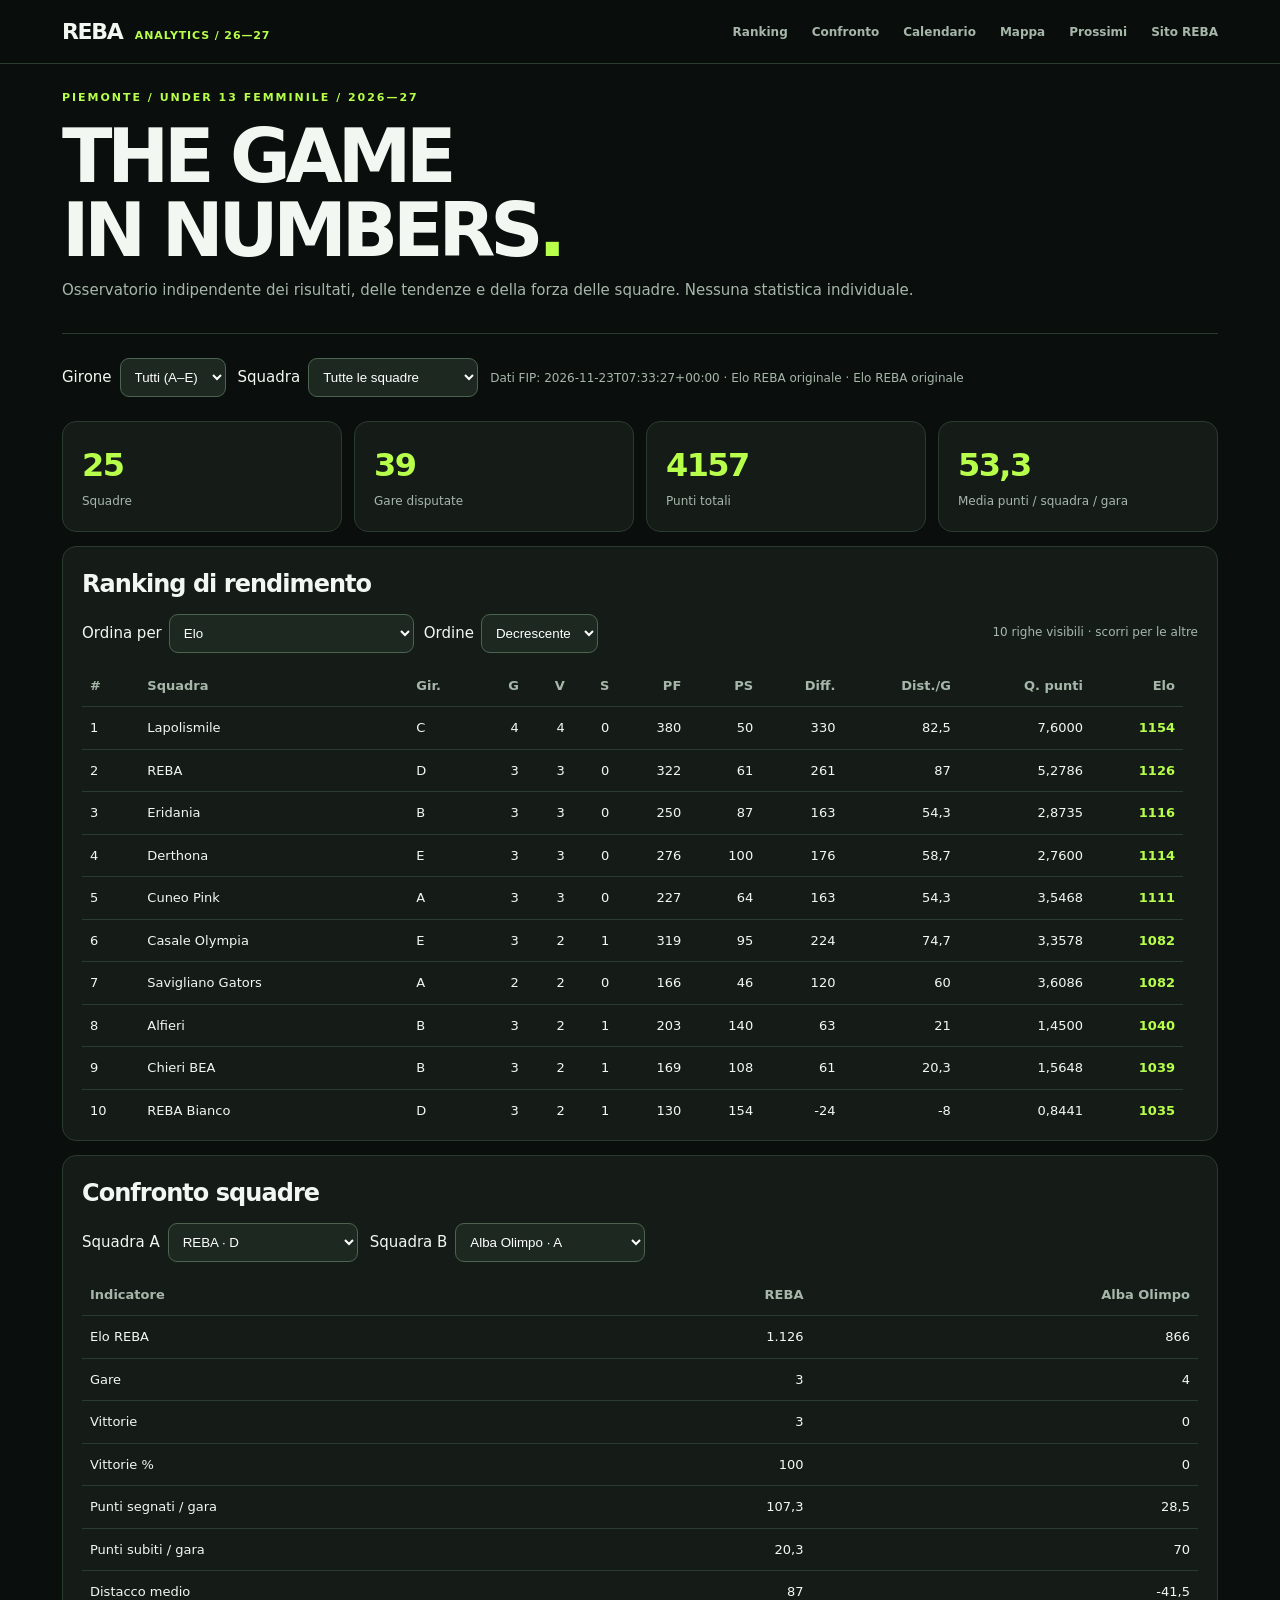
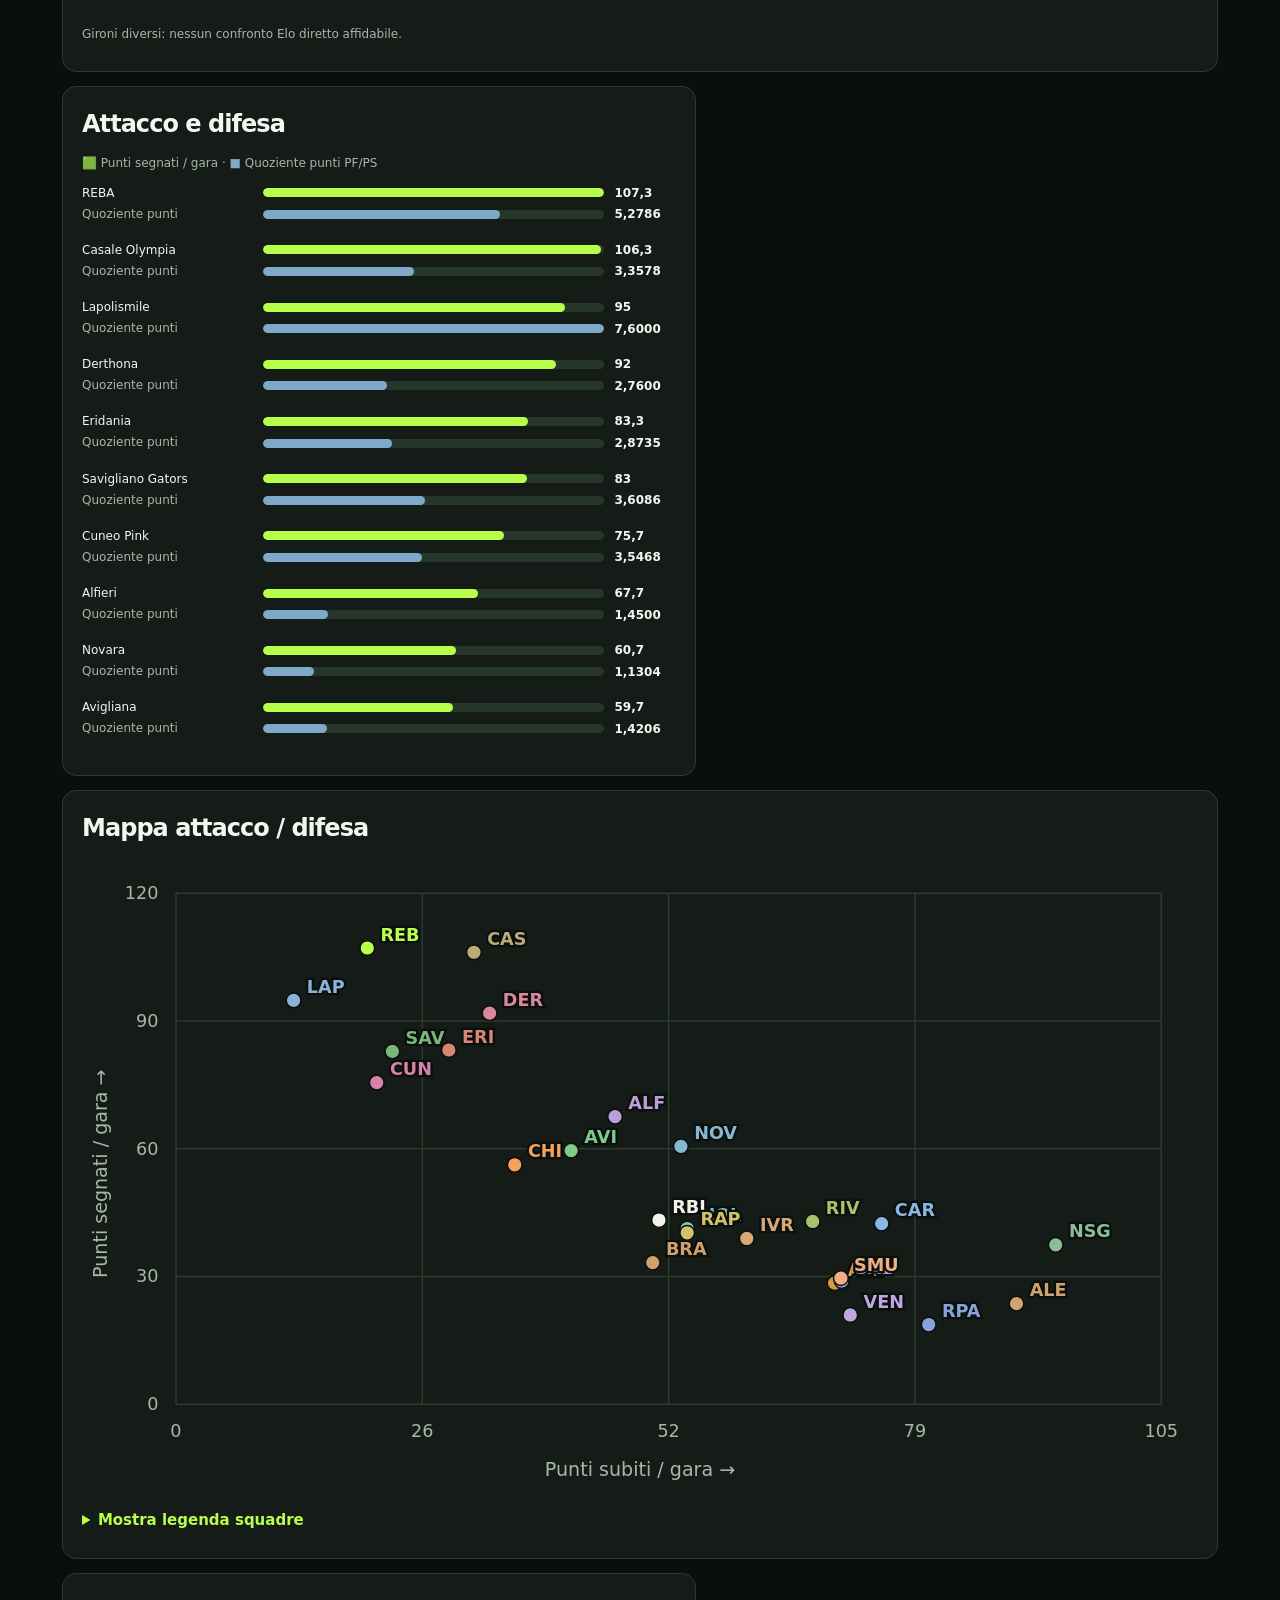
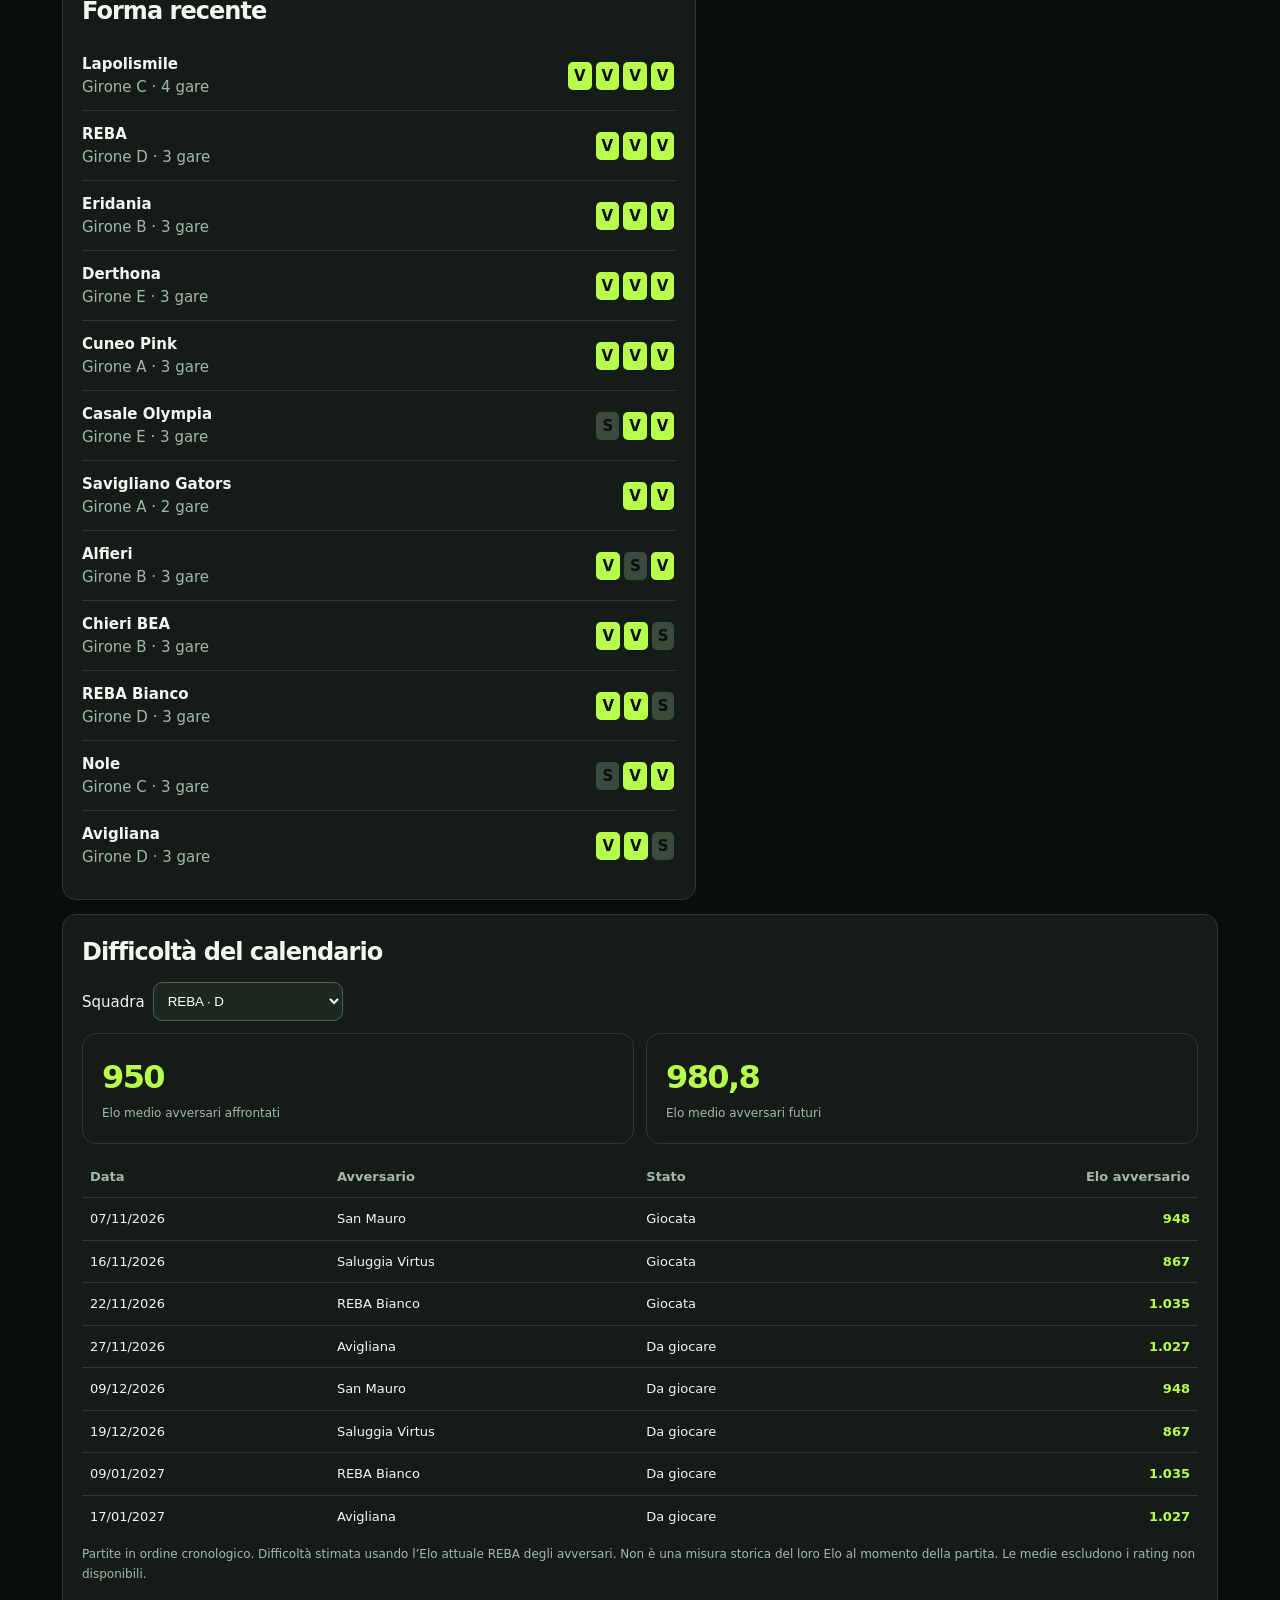
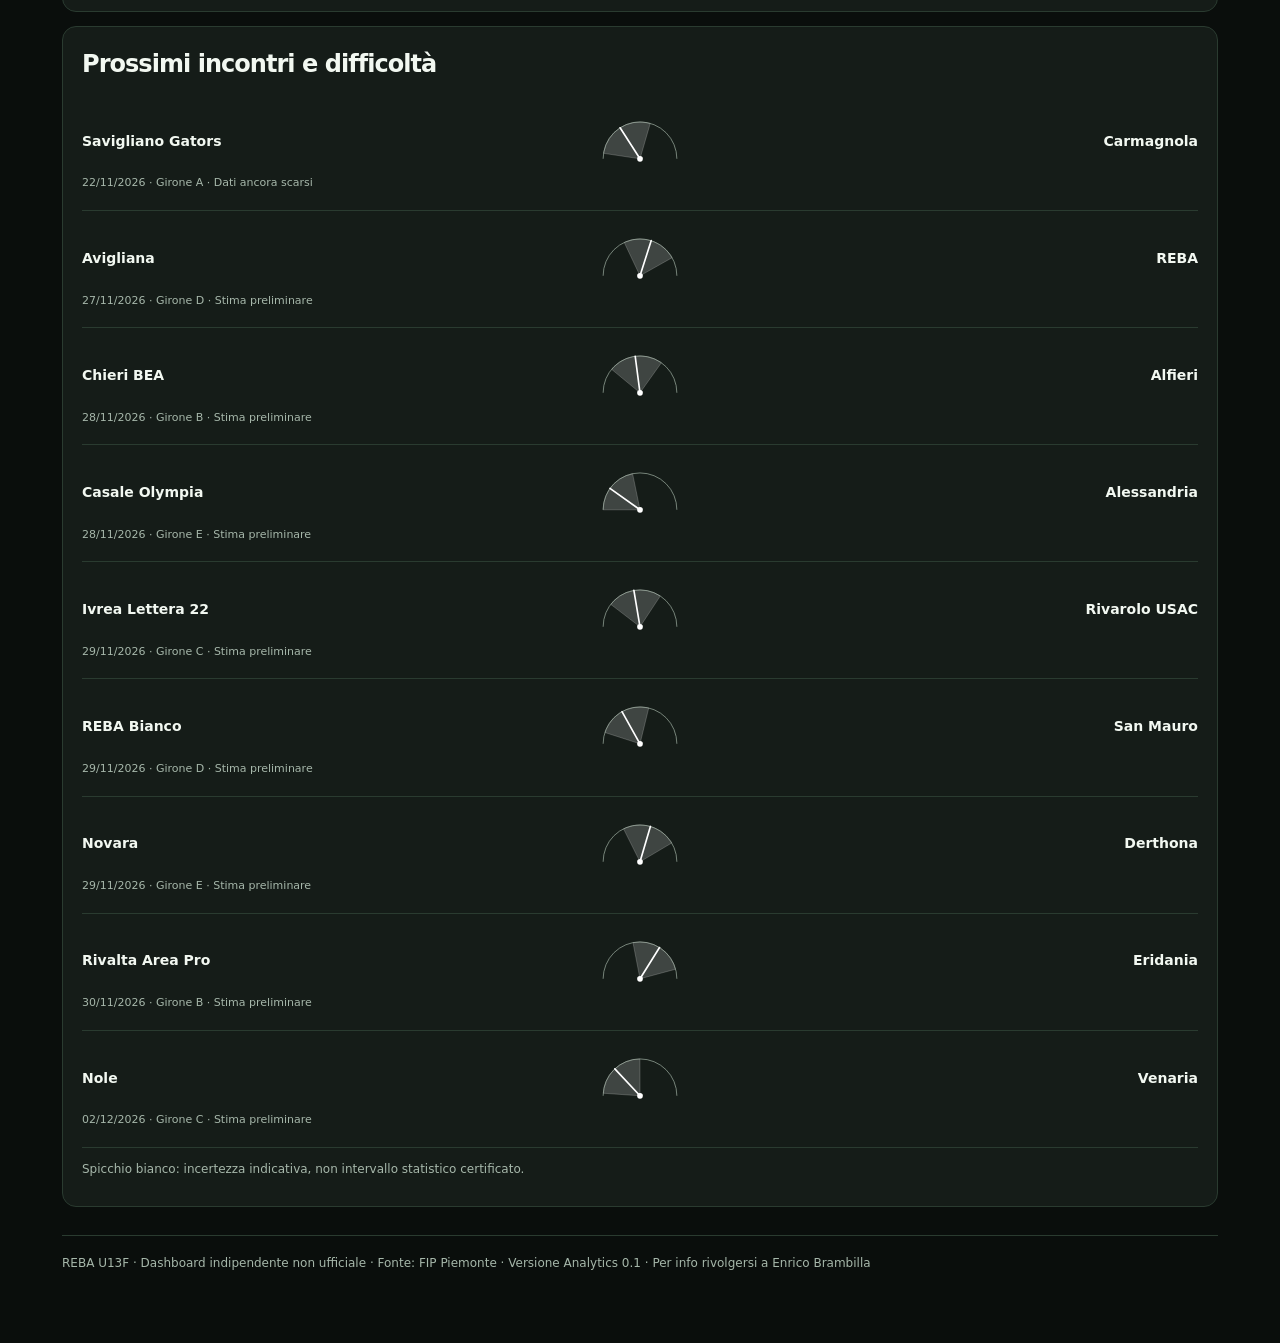
==== commit 00fa677b: "Add FIP-style four-decimal point quotient to ranking and attack chart" ====
--- a/analytics/index.html
+++ b/analytics/index.html
@@ -2,8 +2,8 @@
 <html lang="it"><head><meta charset="utf-8"><meta name="viewport" content="width=device-width,initial-scale=1"><meta name="theme-color" content="#0a0e0c"><title>U13 Piemonte — Analytics</title>
 <style>
 :root{color-scheme:dark;--bg:#0a0e0c;--panel:#151c18;--line:#2a3b30;--green:#b7ff4a;--muted:#a6b7aa;--text:#f2f8f1}*{box-sizing:border-box}body{margin:0;background:var(--bg);color:var(--text);font:15px/1.5 system-ui,-apple-system,Segoe UI,sans-serif}main{max-width:1200px;margin:auto;padding:26px 22px 70px}header{border-bottom:1px solid var(--line);padding-bottom:24px}small,.muted{color:var(--muted)}.eyebrow{color:var(--green);letter-spacing:.18em;font-size:11px;font-weight:800}h1{font-size:clamp(38px,7vw,74px);letter-spacing:-.07em;line-height:1;margin:12px 0}h2{font-size:24px;letter-spacing:-.04em;margin:0 0 12px}p{margin:8px 0}select{background:#1d2920;color:white;border:1px solid #4b6350;border-radius:9px;padding:10px;max-width:100%}.toolbar{display:flex;flex-wrap:wrap;gap:12px;align-items:center;margin:24px 0}.toolbar label{display:flex;gap:8px;align-items:center}.metrics{display:grid;grid-template-columns:repeat(4,1fr);gap:12px}.metric,.panel{background:var(--panel);border:1px solid var(--line);border-radius:14px;padding:19px}.metric strong{display:block;font-size:32px;letter-spacing:-.05em;color:var(--green)}.metric span{font-size:12px;color:var(--muted)}.grid{display:grid;grid-template-columns:1.25fr 1fr;gap:14px;margin-top:14px}.panel{overflow:hidden}.wide{grid-column:1/-1}.scroll{overflow-x:auto}table{width:100%;border-collapse:collapse;font-size:13px}th{text-align:left;color:var(--muted);font-weight:600}td,th{padding:11px 8px;border-bottom:1px solid var(--line)}td.num,th.num{text-align:right;font-variant-numeric:tabular-nums}tr:last-child td{border:0}.accent{color:var(--green);font-weight:700}.tag{font-size:11px;color:var(--green);border:1px solid #476a29;border-radius:20px;padding:3px 8px;white-space:nowrap}.barrow{display:grid;grid-template-columns:minmax(110px,1fr) 2fr 35px;gap:10px;align-items:center;margin:11px 0;font-size:12px}.bar{height:9px;background:#27362a;border-radius:9px;overflow:hidden}.bar i{display:block;background:var(--green);height:100%;border-radius:9px}.match{padding:12px 0;border-bottom:1px solid var(--line);display:grid;grid-template-columns:1fr auto;gap:12px;align-items:center}.match:last-child{border:0}.prob{font-size:22px;font-weight:800;color:var(--green)}.note{font-size:12px;color:var(--muted);line-height:1.6}.empty{padding:24px;color:var(--muted)}footer{margin-top:28px;border-top:1px solid var(--line);padding-top:18px;font-size:12px;color:var(--muted)}@media(max-width:750px){.metrics{grid-template-columns:repeat(2,1fr)}.grid{grid-template-columns:1fr}.wide{grid-column:auto}main{padding:20px 14px 50px}.metric strong{font-size:26px}} 
-.ranking-viewport{max-height:456px;overflow:auto;scrollbar-gutter:stable}.ranking-viewport thead th{position:sticky;top:0;background:var(--panel);z-index:2}.rank-controls{display:flex;gap:10px;flex-wrap:wrap;align-items:center;margin:12px 0}.rank-controls label{display:flex;align-items:center;gap:7px}.rank-controls .note{margin-left:auto}.gapbar{background:#7fa9c9!important}.negative{background:#a97575!important}.chart-legend{font-size:12px;color:var(--muted);margin:12px 0}.barrow{grid-template-columns:minmax(110px,1fr) 2fr 48px}.forecast-match{padding:18px 0;border-bottom:1px solid var(--line)}.forecast-match:last-child{border-bottom:0}.forecast-head{display:grid;grid-template-columns:minmax(0,1fr) 104px minmax(0,1fr);gap:10px;align-items:center;font-size:14px}.forecast-head .away{text-align:right}.forecast-head .versus{font-size:11px;color:var(--muted)}.forecast-track{height:17px;border-radius:12px;position:relative;background:linear-gradient(90deg,#567d40 0%,#567d40 50%,#426482 50%,#426482 100%);margin:12px 0 5px;overflow:visible}.forecast-track:before{content:"";position:absolute;left:50%;top:-5px;height:27px;border-left:1px dashed #f2f8f180;z-index:1}.forecast-band{position:absolute;top:-5px;height:27px;background:rgba(255,255,255,.22);border:1px solid rgba(255,255,255,.65);border-radius:7px;box-shadow:0 0 0 1px #0004;z-index:2}.forecast-marker{position:absolute;top:-8px;width:5px;height:33px;border-radius:3px;background:#fff;box-shadow:0 0 0 2px #0a0e0c,0 0 8px #fff8;transform:translateX(-50%);z-index:3}.forecast-legend{display:flex;justify-content:space-between;gap:12px;font-size:12px;color:var(--muted)}.forecast-note{font-size:11px;color:var(--muted);margin-top:5px}@media(max-width:600px){.forecast-head{font-size:12px;gap:6px;grid-template-columns:minmax(0,1fr) 78px minmax(0,1fr)}.forecast-track{margin-top:15px}}
-.topnav{position:sticky;top:0;z-index:30;display:flex;align-items:center;justify-content:space-between;gap:18px;padding:15px max(22px,calc((100vw - 1156px)/2));background:#0a0e0cf2;border-bottom:1px solid var(--line);backdrop-filter:blur(12px)}.topnav .brand{color:var(--text);text-decoration:none;font-size:22px;font-weight:900;letter-spacing:-.06em;white-space:nowrap}.topnav .brand span{color:var(--green);font-size:11px;letter-spacing:.08em;margin-left:6px}.topnav nav{display:flex;gap:clamp(10px,2vw,24px);align-items:center;overflow-x:auto;scrollbar-width:none}.topnav nav a{color:var(--muted);font-size:12px;font-weight:700;text-decoration:none;white-space:nowrap}.topnav nav a:hover,.topnav nav a:focus{color:var(--green)}.grid>article{scroll-margin-top:90px}@media(max-width:650px){.topnav{padding:12px 14px;gap:12px}.topnav .brand{font-size:18px}.topnav .brand span{font-size:9px;margin-left:3px}.topnav nav{gap:13px}.topnav nav a{font-size:11px}}</style></head><body><div class="topnav"><a href="#home" class="brand">REBA <span>ANALYTICS / 26—27</span></a><nav aria-label="Navigazione Analytics"><a href="#ranking-section">Ranking</a><a href="#confronto">Confronto</a><a href="#calendario">Calendario</a><a href="#mappa">Mappa</a><a href="#prossimi">Prossimi</a><a href="../">Sito REBA</a></nav></div><main><header id="home"><div class="eyebrow">PIEMONTE / UNDER 13 FEMMINILE / 2026—27</div><h1>THE GAME<br>IN NUMBERS<span style="color:var(--green)">.</span></h1><p class="muted">Osservatorio indipendente dei risultati, delle tendenze e della forza delle squadre. Nessuna statistica individuale.</p></header><div class="toolbar"><label>Girone <select id="group"><option value="ALL">Tutti (A–E)</option><option>A</option><option>B</option><option>C</option><option>D</option><option>E</option></select></label><label>Squadra <select id="team"><option value="ALL">Tutte le squadre</option></select></label><span id="stamp" class="muted" style="font-size:12px"></span></div><section class="metrics" id="metrics"></section><section class="grid"><article class="panel wide" id="ranking-section"><h2>Ranking di rendimento</h2><div class="rank-controls"><label>Ordina per <select id="rankSort"><option value="elo">Elo</option><option value="winrate">% vittorie</option><option value="wins">Vittorie</option><option value="played">Partite</option><option value="pfavg">Punti segnati / gara</option><option value="paavg">Punti subiti / gara (meno è meglio)</option><option value="gapavg">Distacco medio</option><option value="diff">Differenza punti</option><option value="name">Nome</option></select></label><label>Ordine <select id="rankDir"><option value="desc">Decrescente</option><option value="asc">Crescente</option></select></label><span class="note">10 righe visibili · scorri per le altre</span></div><div class="scroll ranking-viewport" id="ranking"></div></article><article class="panel wide" id="confronto"><h2>Confronto squadre</h2><div class="toolbar" style="margin:12px 0"><label>Squadra A <select id="compareA"></select></label><label>Squadra B <select id="compareB"></select></label></div><div id="comparison" class="scroll"></div></article><article class="panel"><h2>Attacco e difesa</h2><div id="attack"></div></article><article class="panel wide" id="mappa"><h2>Mappa attacco / difesa</h2><div id="scatter"></div></article><article class="panel"><h2>Forma recente</h2><div id="form"></div></article><article class="panel wide" id="calendario"><h2>Difficoltà del calendario</h2><div class="toolbar" style="margin:12px 0"><label>Squadra <select id="difficultyTeam"></select></label></div><div id="difficulty"></div></article><article class="panel wide" id="prossimi"><h2>Prossimi incontri e difficoltà</h2><div id="future"></div></article></section><footer>REBA U13F · Dashboard indipendente non ufficiale · Fonte: FIP Piemonte · <span class="site-version">Versione Analytics 0.1</span> · Per info rivolgersi a Enrico Brambilla</footer></main>
+.ranking-viewport{max-height:456px;overflow:auto;scrollbar-gutter:stable}.ranking-viewport thead th{position:sticky;top:0;background:var(--panel);z-index:2}.rank-controls{display:flex;gap:10px;flex-wrap:wrap;align-items:center;margin:12px 0}.rank-controls label{display:flex;align-items:center;gap:7px}.rank-controls .note{margin-left:auto}.gapbar{background:#7fa9c9!important}.negative{background:#a97575!important}.chart-legend{font-size:12px;color:var(--muted);margin:12px 0}.barrow{grid-template-columns:minmax(110px,1fr) 2fr 62px}.forecast-match{padding:18px 0;border-bottom:1px solid var(--line)}.forecast-match:last-child{border-bottom:0}.forecast-head{display:grid;grid-template-columns:minmax(0,1fr) 104px minmax(0,1fr);gap:10px;align-items:center;font-size:14px}.forecast-head .away{text-align:right}.forecast-head .versus{font-size:11px;color:var(--muted)}.forecast-track{height:17px;border-radius:12px;position:relative;background:linear-gradient(90deg,#567d40 0%,#567d40 50%,#426482 50%,#426482 100%);margin:12px 0 5px;overflow:visible}.forecast-track:before{content:"";position:absolute;left:50%;top:-5px;height:27px;border-left:1px dashed #f2f8f180;z-index:1}.forecast-band{position:absolute;top:-5px;height:27px;background:rgba(255,255,255,.22);border:1px solid rgba(255,255,255,.65);border-radius:7px;box-shadow:0 0 0 1px #0004;z-index:2}.forecast-marker{position:absolute;top:-8px;width:5px;height:33px;border-radius:3px;background:#fff;box-shadow:0 0 0 2px #0a0e0c,0 0 8px #fff8;transform:translateX(-50%);z-index:3}.forecast-legend{display:flex;justify-content:space-between;gap:12px;font-size:12px;color:var(--muted)}.forecast-note{font-size:11px;color:var(--muted);margin-top:5px}@media(max-width:600px){.forecast-head{font-size:12px;gap:6px;grid-template-columns:minmax(0,1fr) 78px minmax(0,1fr)}.forecast-track{margin-top:15px}}
+.topnav{position:sticky;top:0;z-index:30;display:flex;align-items:center;justify-content:space-between;gap:18px;padding:15px max(22px,calc((100vw - 1156px)/2));background:#0a0e0cf2;border-bottom:1px solid var(--line);backdrop-filter:blur(12px)}.topnav .brand{color:var(--text);text-decoration:none;font-size:22px;font-weight:900;letter-spacing:-.06em;white-space:nowrap}.topnav .brand span{color:var(--green);font-size:11px;letter-spacing:.08em;margin-left:6px}.topnav nav{display:flex;gap:clamp(10px,2vw,24px);align-items:center;overflow-x:auto;scrollbar-width:none}.topnav nav a{color:var(--muted);font-size:12px;font-weight:700;text-decoration:none;white-space:nowrap}.topnav nav a:hover,.topnav nav a:focus{color:var(--green)}.grid>article{scroll-margin-top:90px}@media(max-width:650px){.topnav{padding:12px 14px;gap:12px}.topnav .brand{font-size:18px}.topnav .brand span{font-size:9px;margin-left:3px}.topnav nav{gap:13px}.topnav nav a{font-size:11px}}</style></head><body><div class="topnav"><a href="#home" class="brand">REBA <span>ANALYTICS / 26—27</span></a><nav aria-label="Navigazione Analytics"><a href="#ranking-section">Ranking</a><a href="#confronto">Confronto</a><a href="#calendario">Calendario</a><a href="#mappa">Mappa</a><a href="#prossimi">Prossimi</a><a href="../">Sito REBA</a></nav></div><main><header id="home"><div class="eyebrow">PIEMONTE / UNDER 13 FEMMINILE / 2026—27</div><h1>THE GAME<br>IN NUMBERS<span style="color:var(--green)">.</span></h1><p class="muted">Osservatorio indipendente dei risultati, delle tendenze e della forza delle squadre. Nessuna statistica individuale.</p></header><div class="toolbar"><label>Girone <select id="group"><option value="ALL">Tutti (A–E)</option><option>A</option><option>B</option><option>C</option><option>D</option><option>E</option></select></label><label>Squadra <select id="team"><option value="ALL">Tutte le squadre</option></select></label><span id="stamp" class="muted" style="font-size:12px"></span></div><section class="metrics" id="metrics"></section><section class="grid"><article class="panel wide" id="ranking-section"><h2>Ranking di rendimento</h2><div class="rank-controls"><label>Ordina per <select id="rankSort"><option value="elo">Elo</option><option value="winrate">% vittorie</option><option value="wins">Vittorie</option><option value="played">Partite</option><option value="pfavg">Punti segnati / gara</option><option value="paavg">Punti subiti / gara (meno è meglio)</option><option value="quotient">Quoziente punti PF/PS</option><option value="gapavg">Distacco medio</option><option value="diff">Differenza punti</option><option value="name">Nome</option></select></label><label>Ordine <select id="rankDir"><option value="desc">Decrescente</option><option value="asc">Crescente</option></select></label><span class="note">10 righe visibili · scorri per le altre</span></div><div class="scroll ranking-viewport" id="ranking"></div></article><article class="panel wide" id="confronto"><h2>Confronto squadre</h2><div class="toolbar" style="margin:12px 0"><label>Squadra A <select id="compareA"></select></label><label>Squadra B <select id="compareB"></select></label></div><div id="comparison" class="scroll"></div></article><article class="panel"><h2>Attacco e difesa</h2><div id="attack"></div></article><article class="panel wide" id="mappa"><h2>Mappa attacco / difesa</h2><div id="scatter"></div></article><article class="panel"><h2>Forma recente</h2><div id="form"></div></article><article class="panel wide" id="calendario"><h2>Difficoltà del calendario</h2><div class="toolbar" style="margin:12px 0"><label>Squadra <select id="difficultyTeam"></select></label></div><div id="difficulty"></div></article><article class="panel wide" id="prossimi"><h2>Prossimi incontri e difficoltà</h2><div id="future"></div></article></section><footer>REBA U13F · Dashboard indipendente non ufficiale · Fonte: FIP Piemonte · <span class="site-version">Versione Analytics 0.1</span> · Per info rivolgersi a Enrico Brambilla</footer></main>
 <script>
 'use strict';
 const DATA='../data/campionato.json', $=id=>document.getElementById(id), esc=s=>String(s).replace(/[&<>"']/g,c=>({'&':'&amp;','<':'&lt;','>':'&gt;','"':'&quot;',"'":'&#39;'}[c])),date=s=>{let a=(s||'').split('/');return a.length===3?new Date(+a[2],+a[1]-1,+a[0]).getTime():0};
@@ -11,9 +11,10 @@
 function calculate(){stats={};rating={};for(const [g,teams] of Object.entries(source.squadre))for(const t of teams){let k=g+'|'+t;stats[k]={name:t,g,played:0,w:0,l:0,draw:0,pf:0,pa:0,history:[]};rating[k]=null}
 for(const m of source.partite.filter(m=>Array.isArray(m.risultato)&&m.risultato.length===2&&m.risultato.every(Number.isFinite)).sort(gameSort)){const a=m.girone+'|'+m.casa,b=m.girone+'|'+m.trasferta;if(!stats[a]||!stats[b])continue;let [x,y]=m.risultato;for(const [k,p,q] of [[a,x,y],[b,y,x]]){let s=stats[k];s.played++;s.pf+=p;s.pa+=q;s.w+=p>q?1:0;s.l+=p<q?1:0;s.draw+=p===q?1:0;s.history.push({m,p,q,win:p>q})}}}
 const fmt=n=>Number(n).toLocaleString('it-IT',{maximumFractionDigits:1}),filtered=()=>Object.values(stats).filter(s=>($('group').value==='ALL'||s.g===$('group').value)&&($('team').value==='ALL'||s.name===$('team').value));
+const pointQuotient=t=>!t.played?null:t.pa===0?(t.pf>0?Infinity:1):Math.floor(t.pf/t.pa*10000+1e-9)/10000;const quotientText=q=>q==null?'—':q===Infinity?'∞':q.toLocaleString('it-IT',{minimumFractionDigits:4,maximumFractionDigits:4});
 function render(){if(window.renderExtensions)queueMicrotask(window.renderExtensions);const all=filtered(),games=source.partite.filter(m=>Array.isArray(m.risultato)&&($('group').value==='ALL'||m.girone===$('group').value)&&($('team').value==='ALL'||m.casa===$('team').value||m.trasferta===$('team').value));let scored=games.reduce((n,m)=>n+m.risultato[0]+m.risultato[1],0);$('metrics').innerHTML=[['Squadre',all.length],['Gare disputate',games.length],['Punti totali',scored],['Media punti / squadra / gara',games.length?fmt(scored/(games.length*2)):'—']].map(([l,v])=>'<div class="metric"><strong>'+v+'</strong><span>'+l+'</span></div>').join('');
-let ranked=[...all].sort((a,b)=>{const key=$('rankSort').value,dir=$('rankDir').value==='asc'?1:-1;const val=t=>({elo:rating[t.g+'|'+t.name],winrate:t.played?t.w/t.played:null,wins:t.w,played:t.played,pfavg:t.played?t.pf/t.played:null,paavg:t.played?-t.pa/t.played:null,gapavg:t.played?(t.pf-t.pa)/t.played:null,diff:t.pf-t.pa})[key];if(key==='name')return dir*displayName(a.name).localeCompare(displayName(b.name),'it');const x=val(a),y=val(b);if(x==null)return y==null?0:1;if(y==null)return -1;return dir*(x-y)||displayName(a.name).localeCompare(displayName(b.name),'it')});$('ranking').innerHTML='<table><thead><tr><th>#</th><th>Squadra</th><th>Gir.</th><th class="num">G</th><th class="num">V</th><th class="num">S</th><th class="num">PF</th><th class="num">PS</th><th class="num">Diff.</th><th class="num">Dist./G</th><th class="num">Elo</th></tr></thead><tbody>'+ranked.map((s,i)=>'<tr><td>'+(i+1)+'</td><td>'+esc(displayName(s.name))+'</td><td>'+s.g+'</td><td class="num">'+s.played+'</td><td class="num">'+s.w+'</td><td class="num">'+s.l+'</td><td class="num">'+s.pf+'</td><td class="num">'+s.pa+'</td><td class="num">'+(s.pf-s.pa)+'</td><td class="num">'+(s.played?fmt((s.pf-s.pa)/s.played):'—')+'</td><td class="num accent">'+(rating[s.g+'|'+s.name]??'—')+'</td></tr>').join('')+'</tbody></table>';
-let attack=[...all].filter(s=>s.played).sort((a,b)=>b.pf/b.played-a.pf/a.played).slice(0,10),max=Math.max(1,...attack.map(s=>s.pf/s.played)),maxGap=Math.max(1,...attack.map(s=>Math.abs((s.pf-s.pa)/s.played)));$('attack').innerHTML=attack.length?'<div class="chart-legend">🟩 Punti segnati / gara · <span style="color:#7fa9c9">■</span> Distacco medio / gara</div>'+attack.map(s=>{let gap=(s.pf-s.pa)/s.played;return '<div class="barrow"><span>'+esc(displayName(s.name))+'</span><div class="bar"><i style="width:'+((s.pf/s.played)/max*100).toFixed(1)+'%"></i></div><b>'+fmt(s.pf/s.played)+'</b></div><div class="barrow" style="margin-top:-8px;margin-bottom:17px"><span class="note">Distacco medio</span><div class="bar"><i class="'+(gap<0?'negative':'gapbar')+'" style="width:'+(Math.abs(gap)/maxGap*100).toFixed(1)+'%"></i></div><b>'+(gap>0?'+':'')+fmt(gap)+'</b></div>'}).join(''):'<p class="empty">Nessun risultato disponibile.</p>';
+let ranked=[...all].sort((a,b)=>{const key=$('rankSort').value,dir=$('rankDir').value==='asc'?1:-1;const val=t=>({elo:rating[t.g+'|'+t.name],winrate:t.played?t.w/t.played:null,wins:t.w,played:t.played,pfavg:t.played?t.pf/t.played:null,paavg:t.played?-t.pa/t.played:null,gapavg:t.played?(t.pf-t.pa)/t.played:null,diff:t.pf-t.pa,quotient:pointQuotient(t)})[key];if(key==='name')return dir*displayName(a.name).localeCompare(displayName(b.name),'it');const x=val(a),y=val(b);if(x==null)return y==null?0:1;if(y==null)return -1;return dir*(x-y)||displayName(a.name).localeCompare(displayName(b.name),'it')});$('ranking').innerHTML='<table><thead><tr><th>#</th><th>Squadra</th><th>Gir.</th><th class="num">G</th><th class="num">V</th><th class="num">S</th><th class="num">PF</th><th class="num">PS</th><th class="num">Diff.</th><th class="num">Dist./G</th><th class="num">Q. punti</th><th class="num">Elo</th></tr></thead><tbody>'+ranked.map((s,i)=>'<tr><td>'+(i+1)+'</td><td>'+esc(displayName(s.name))+'</td><td>'+s.g+'</td><td class="num">'+s.played+'</td><td class="num">'+s.w+'</td><td class="num">'+s.l+'</td><td class="num">'+s.pf+'</td><td class="num">'+s.pa+'</td><td class="num">'+(s.pf-s.pa)+'</td><td class="num">'+(s.played?fmt((s.pf-s.pa)/s.played):'—')+'</td><td class="num">'+quotientText(pointQuotient(s))+'</td><td class="num accent">'+(rating[s.g+'|'+s.name]??'—')+'</td></tr>').join('')+'</tbody></table>';
+let attack=[...all].filter(s=>s.played).sort((a,b)=>b.pf/b.played-a.pf/a.played).slice(0,10),max=Math.max(1,...attack.map(s=>s.pf/s.played)),maxQ=Math.max(1,...attack.map(pointQuotient).filter(Number.isFinite));$('attack').innerHTML=attack.length?'<div class="chart-legend">🟩 Punti segnati / gara · <span style="color:#7fa9c9">■</span> Quoziente punti PF/PS</div>'+attack.map(s=>{let q=pointQuotient(s);return '<div class="barrow"><span>'+esc(displayName(s.name))+'</span><div class="bar"><i style="width:'+((s.pf/s.played)/max*100).toFixed(1)+'%"></i></div><b>'+fmt(s.pf/s.played)+'</b></div><div class="barrow" style="margin-top:-8px;margin-bottom:17px"><span class="note">Quoziente punti</span><div class="bar"><i class="gapbar" style="width:'+(q===Infinity?100:q/maxQ*100).toFixed(1)+'%"></i></div><b>'+quotientText(q)+'</b></div>'}).join(''):'<p class="empty">Nessun risultato disponibile.</p>';
 $('form').innerHTML=ranked.filter(s=>s.played).slice(0,12).map(s=>'<div class="match"><div><b>'+esc(displayName(s.name))+'</b><div class="muted">Girone '+s.g+' · '+s.played+' gare</div></div><div>'+s.history.slice(-5).map(h=>'<span title="'+esc(h.m.data)+'" style="display:inline-block;background:'+(h.p>h.q?'#b7ff4a':h.p===h.q?'#839588':'#3a4b3e')+';color:#0a0e0c;font-weight:800;border-radius:5px;padding:3px 6px;margin:2px">'+(h.p>h.q?'V':h.p===h.q?'P':'S')+'</span>').join('')+'</div></div>').join('')||'<p class="empty">Nessuna partita conclusa.</p>';
 const pending=source.partite.filter(m=>!Array.isArray(m.risultato)&&($('group').value==='ALL'||m.girone===$('group').value)&&($('team').value==='ALL'||m.casa===$('team').value||m.trasferta===$('team').value)).sort(gameSort);const nextRoundByGroup=new Map();for(const m of pending){if(!nextRoundByGroup.has(m.girone))nextRoundByGroup.set(m.girone,m.giornata)}const future=pending.filter(m=>m.giornata===nextRoundByGroup.get(m.girone));
 const arcPoint=(t,r=78)=>{const angle=Math.PI*(1-t/100);return [110+r*Math.cos(angle),99-r*Math.sin(angle)]};
